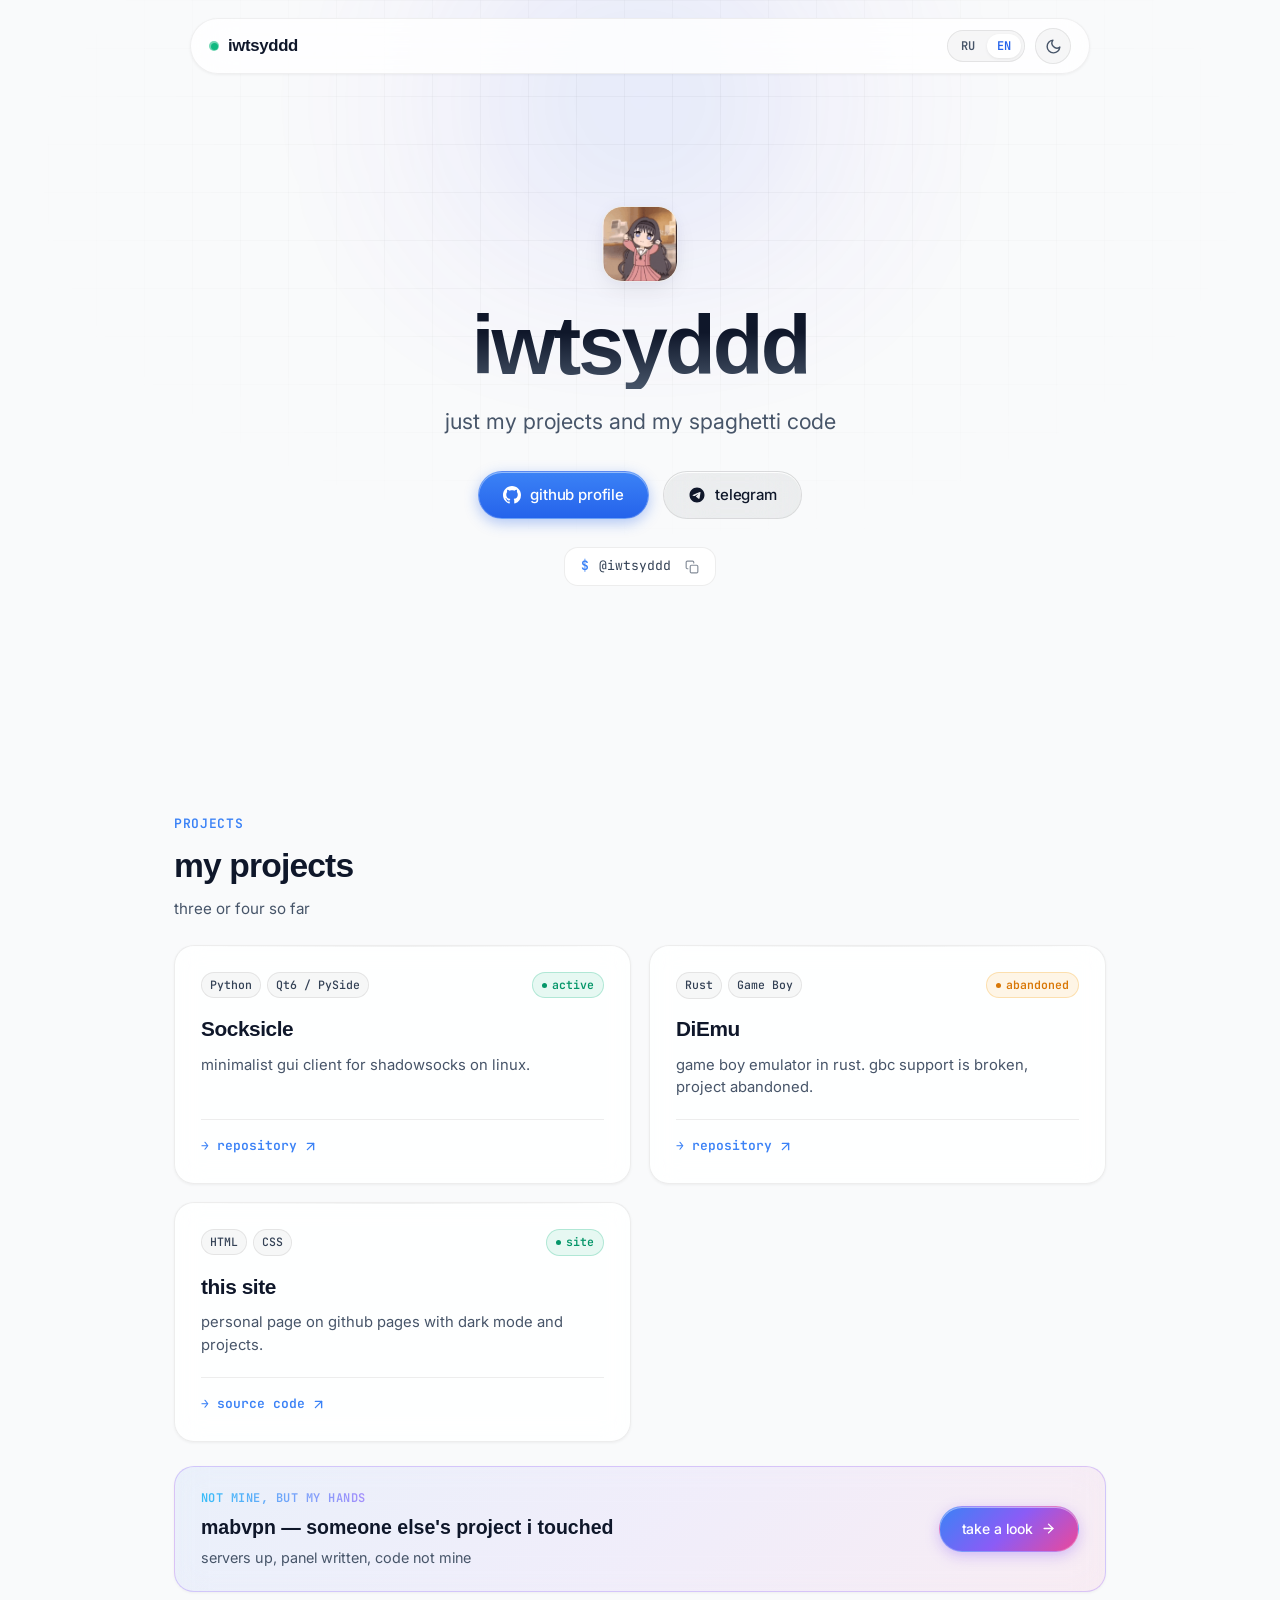
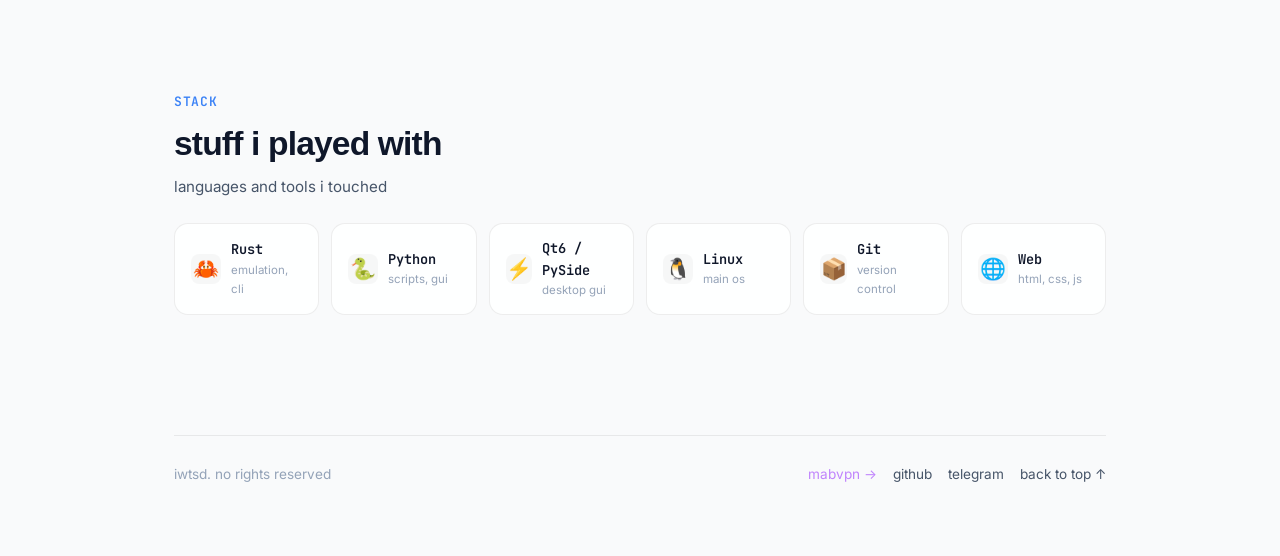
==== index.html @ 794bbc14 "rename contributions to mabvpn, rewrite banner text" ====
<!doctype html>
<html lang="ru" data-theme="dark">
<head>
  <meta charset="utf-8">
  <meta name="viewport" content="width=device-width, initial-scale=1">
  <title>iwtsyddd</title>
  <meta name="description" content="чисто мои проекты и мой говнокод. iwtsyddd">
  <meta name="theme-color" content="#08090d">

  <!-- Fonts: Google Sans Flex, Inter & JetBrains Mono -->
  <link rel="preconnect" href="https://fonts.googleapis.com">
  <link rel="preconnect" href="https://fonts.gstatic.com" crossorigin>
  <link href="https://fonts.googleapis.com/css2?family=Google+Sans+Flex:wght@300;400;500;600;700;800&family=JetBrains+Mono:wght@400;500;600&family=Inter:wght@400;500;600;700&display=swap" rel="stylesheet">

  <style>
    :root {
      /* Typography */
      --font-display: 'Google Sans Flex', -apple-system, BlinkMacSystemFont, 'Segoe UI', Roboto, sans-serif;
      --font-body: 'Inter', -apple-system, BlinkMacSystemFont, 'Segoe UI', Roboto, sans-serif;
      --font-mono: 'JetBrains Mono', ui-monospace, SFMono-Regular, Menlo, Monaco, Consolas, monospace;

      /* Dark Theme (Default) - Linear & Framer Inspired */
      --bg-base: #08090d;
      --bg-surface: #10121a;
      --bg-surface-elevated: #161924;
      --bg-card: rgba(18, 21, 30, 0.7);
      --bg-card-hover: rgba(26, 30, 44, 0.85);

      --border-subtle: rgba(255, 255, 255, 0.08);
      --border-focus: rgba(255, 255, 255, 0.2);
      --border-highlight: rgba(129, 140, 248, 0.35);

      --text-primary: #f8fafc;
      --text-secondary: #94a3b8;
      --text-tertiary: #64748b;
      --text-mono: #cbd5e1;

      --accent-primary: #3b82f6;
      --accent-light: #60a5fa;
      --accent-glow: rgba(59, 130, 246, 0.24);
      --accent-glow-subtle: rgba(59, 130, 246, 0.08);

      --nav-bg: rgba(12, 14, 20, 0.72);
      --nav-border: rgba(255, 255, 255, 0.08);

      --chip-bg: rgba(255, 255, 255, 0.04);
      --chip-border: rgba(255, 255, 255, 0.08);
      --chip-text: #cbd5e1;

      /* Status tag colors */
      --status-active-bg: rgba(16, 185, 129, 0.12);
      --status-active-border: rgba(16, 185, 129, 0.3);
      --status-active-text: #6ee7b7;

      --status-abandoned-bg: rgba(245, 158, 11, 0.12);
      --status-abandoned-border: rgba(245, 158, 11, 0.3);
      --status-abandoned-text: #fcd34d;

      --status-closed-bg: rgba(239, 68, 68, 0.12);
      --status-closed-border: rgba(239, 68, 68, 0.3);
      --status-closed-text: #fca5a5;

      --shadow-sm: 0 1px 2px rgba(0, 0, 0, 0.3);
      --shadow-md: 0 4px 20px -2px rgba(0, 0, 0, 0.4);
      --shadow-glow: 0 0 36px -10px rgba(59, 130, 246, 0.28);

      --radius-sm: 8px;
      --radius-md: 14px;
      --radius-lg: 20px;
      --radius-full: 9999px;
    }

    [data-theme="light"] {
      --bg-base: #f9fafb;
      --bg-surface: #ffffff;
      --bg-surface-elevated: #f1f5f9;
      --bg-card: rgba(255, 255, 255, 0.85);
      --bg-card-hover: #ffffff;

      --border-subtle: rgba(0, 0, 0, 0.07);
      --border-focus: rgba(0, 0, 0, 0.16);
      --border-highlight: rgba(59, 130, 246, 0.3);

      --text-primary: #0f172a;
      --text-secondary: #475569;
      --text-tertiary: #94a3b8;
      --text-mono: #334155;

      --accent-primary: #2563eb;
      --accent-light: #3b82f6;
      --accent-glow: rgba(37, 99, 235, 0.15);
      --accent-glow-subtle: rgba(37, 99, 235, 0.04);

      --nav-bg: rgba(255, 255, 255, 0.82);
      --nav-border: rgba(0, 0, 0, 0.06);

      --chip-bg: rgba(0, 0, 0, 0.03);
      --chip-border: rgba(0, 0, 0, 0.08);
      --chip-text: #334155;

      --status-active-bg: rgba(16, 185, 129, 0.1);
      --status-active-border: rgba(16, 185, 129, 0.25);
      --status-active-text: #059669;

      --status-abandoned-bg: rgba(245, 158, 11, 0.1);
      --status-abandoned-border: rgba(245, 158, 11, 0.25);
      --status-abandoned-text: #d97706;

      --status-closed-bg: rgba(239, 68, 68, 0.08);
      --status-closed-border: rgba(239, 68, 68, 0.22);
      --status-closed-text: #dc2626;

      --shadow-sm: 0 1px 3px rgba(0, 0, 0, 0.05);
      --shadow-md: 0 10px 30px -4px rgba(0, 0, 0, 0.07);
      --shadow-glow: 0 0 35px -8px rgba(37, 99, 235, 0.15);
    }

    /* Reset & Base */
    *, *::before, *::after {
      box-sizing: border-box;
      margin: 0;
      padding: 0;
    }

    html {
      scroll-behavior: smooth;
      -webkit-font-smoothing: antialiased;
      -moz-osx-font-smoothing: grayscale;
    }

    body {
      background-color: var(--bg-base);
      color: var(--text-primary);
      font-family: var(--font-body);
      min-height: 100vh;
      line-height: 1.6;
      overflow-x: hidden;
      position: relative;
      transition: background-color 0.35s cubic-bezier(0.16, 1, 0.3, 1), color 0.35s ease;
    }

    /* Ambient Background Light Mesh */
    .bg-mesh {
      position: fixed;
      inset: 0;
      pointer-events: none;
      z-index: 0;
      overflow: hidden;
    }

    .bg-mesh-glow {
      position: absolute;
      top: -120px;
      left: 50%;
      transform: translateX(-50%);
      width: 700px;
      height: 440px;
      background: radial-gradient(circle, var(--accent-glow) 0%, rgba(139, 92, 246, 0.06) 50%, transparent 75%);
      filter: blur(80px);
      opacity: 0.85;
      transition: opacity 0.5s ease;
    }

    .bg-mesh-grid {
      position: absolute;
      inset: 0;
      background-size: 48px 48px;
      background-image: 
        linear-gradient(to right, var(--border-subtle) 1px, transparent 1px),
        linear-gradient(to bottom, var(--border-subtle) 1px, transparent 1px);
      mask-image: radial-gradient(ellipse 65% 55% at 50% 20%, black 20%, transparent 80%);
      -webkit-mask-image: radial-gradient(ellipse 65% 55% at 50% 20%, black 20%, transparent 80%);
      opacity: 0.45;
    }

    /* Container */
    .site-wrapper {
      position: relative;
      z-index: 1;
      max-width: 980px;
      margin: 0 auto;
      padding: 0 24px 70px;
    }

    /* Floating Navigation */
    .nav-bar {
      position: sticky;
      top: 18px;
      z-index: 50;
      display: flex;
      align-items: center;
      justify-content: space-between;
      max-width: 900px;
      margin: 18px auto 0;
      padding: 9px 18px;
      background: var(--nav-bg);
      backdrop-filter: blur(20px);
      -webkit-backdrop-filter: blur(20px);
      border: 1px solid var(--nav-border);
      border-radius: var(--radius-full);
      box-shadow: var(--shadow-sm);
      transition: all 0.3s ease;
    }

    .nav-brand {
      display: flex;
      align-items: center;
      gap: 9px;
      text-decoration: none;
      color: var(--text-primary);
      font-family: var(--font-display);
      font-weight: 700;
      font-size: 1.05rem;
      letter-spacing: -0.02em;
    }

    .status-dot-wrap {
      display: inline-flex;
      align-items: center;
      justify-content: center;
      position: relative;
      width: 10px;
      height: 10px;
    }

    .status-dot {
      width: 7px;
      height: 7px;
      background: #10b981;
      border-radius: 50%;
    }

    .status-ping {
      position: absolute;
      width: 100%;
      height: 100%;
      background: #10b981;
      border-radius: 50%;
      opacity: 0.6;
      animation: pulse-ring 2.4s cubic-bezier(0.24, 0, 0.38, 1) infinite;
    }

    @keyframes pulse-ring {
      0% { transform: scale(0.8); opacity: 0.8; }
      50% { transform: scale(2.2); opacity: 0; }
      100% { transform: scale(2.2); opacity: 0; }
    }

    .nav-controls {
      display: flex;
      align-items: center;
      gap: 10px;
    }

    .segmented-lang {
      display: inline-flex;
      background: var(--chip-bg);
      border: 1px solid var(--chip-border);
      border-radius: var(--radius-full);
      padding: 3px;
      gap: 2px;
    }

    .lang-btn {
      background: transparent;
      border: none;
      color: var(--text-secondary);
      font-family: var(--font-mono);
      font-size: 0.75rem;
      font-weight: 600;
      padding: 4px 10px;
      border-radius: var(--radius-full);
      cursor: pointer;
      transition: all 0.2s ease;
    }

    .lang-btn:hover {
      color: var(--text-primary);
    }

    .lang-btn.active {
      background: var(--bg-surface-elevated);
      color: var(--text-primary);
      box-shadow: 0 1px 3px rgba(0, 0, 0, 0.2);
    }

    [data-theme="light"] .lang-btn.active {
      background: #ffffff;
      color: var(--accent-primary);
      box-shadow: 0 1px 3px rgba(0, 0, 0, 0.08);
    }

    .icon-btn {
      display: inline-flex;
      align-items: center;
      justify-content: center;
      width: 36px;
      height: 36px;
      background: var(--chip-bg);
      border: 1px solid var(--chip-border);
      border-radius: var(--radius-full);
      color: var(--text-secondary);
      cursor: pointer;
      transition: all 0.25s ease;
    }

    .icon-btn:hover {
      color: var(--text-primary);
      background: var(--bg-surface-elevated);
      border-color: var(--border-focus);
      transform: translateY(-1px);
    }

    .icon-btn svg {
      width: 17px;
      height: 17px;
      fill: none;
      stroke: currentColor;
      stroke-width: 2;
      stroke-linecap: round;
      stroke-linejoin: round;
      transition: transform 0.4s ease;
    }

    .icon-btn:hover svg {
      transform: rotate(20deg);
    }

    /* Hero Section */
    .hero-section {
      min-height: calc(80vh - 80px);
      display: flex;
      flex-direction: column;
      justify-content: center;
      align-items: center;
      text-align: center;
      padding: 40px 16px 36px;
      position: relative;
    }

    /* Mascot */
    .anime-mascot-wrap {
      position: relative;
      width: 76px;
      height: 76px;
      border-radius: 20px;
      overflow: hidden;
      margin-bottom: 20px;
      border: 1.5px solid rgba(255, 255, 255, 0.16);
      background: var(--bg-surface);
      box-shadow: 
        0 8px 24px -4px rgba(0, 0, 0, 0.4),
        0 0 20px 0 var(--accent-glow-subtle);
      transition: all 0.3s cubic-bezier(0.16, 1, 0.3, 1);
      cursor: pointer;
      user-select: none;
    }

    [data-theme="light"] .anime-mascot-wrap {
      border: 1.5px solid rgba(0, 0, 0, 0.08);
      box-shadow: 
        0 10px 24px -4px rgba(0, 0, 0, 0.08),
        0 0 16px 0 var(--accent-glow-subtle);
    }

    .anime-mascot-wrap:hover {
      transform: translateY(-3px) scale(1.08);
      border-color: var(--border-highlight);
      box-shadow: 
        0 14px 30px -4px rgba(0, 0, 0, 0.5),
        0 0 30px 0 var(--accent-glow);
    }

    .anime-mascot {
      width: 100%;
      height: 100%;
      object-fit: cover;
      display: block;
      border-radius: 18px;
    }

    .hero-headline {
      font-family: var(--font-display);
      font-size: clamp(3.2rem, 8vw, 5.2rem);
      font-weight: 800;
      letter-spacing: -0.035em;
      line-height: 1.05;
      margin-bottom: 16px;
      background: linear-gradient(180deg, var(--text-primary) 35%, var(--text-secondary) 100%);
      -webkit-background-clip: text;
      -webkit-text-fill-color: transparent;
    }

    .hero-subtitle {
      font-size: clamp(1.15rem, 2.5vw, 1.35rem);
      color: var(--text-secondary);
      max-width: 540px;
      line-height: 1.5;
      margin: 0 auto 34px;
      font-weight: 400;
    }

    .hero-actions {
      display: flex;
      flex-wrap: wrap;
      align-items: center;
      justify-content: center;
      gap: 14px;
      margin-bottom: 28px;
    }

    /* ============================================================
       APPLE iOS BUTTONS (SF Pro style, tactile press, specular inset)
       ============================================================ */
    .btn {
      display: inline-flex;
      align-items: center;
      justify-content: center;
      gap: 9px;
      height: 48px;
      padding: 0 24px;
      border-radius: var(--radius-full);
      font-family: -apple-system, BlinkMacSystemFont, var(--font-body);
      font-size: 0.9375rem;
      font-weight: 500;
      letter-spacing: -0.01em;
      text-decoration: none;
      cursor: pointer;
      transition: transform 0.16s cubic-bezier(0.25, 1, 0.5, 1), 
                  background 0.2s ease, 
                  box-shadow 0.2s ease;
      position: relative;
      white-space: nowrap;
      user-select: none;
      -webkit-tap-highlight-color: transparent;
    }

    .btn:active {
      transform: scale(0.96) !important;
    }

    .btn svg {
      width: 18px;
      height: 18px;
      fill: currentColor;
    }

    .btn-primary {
      background: linear-gradient(180deg, #3b82f6 0%, #2563eb 100%);
      color: #ffffff;
      border: 1px solid rgba(255, 255, 255, 0.24);
      box-shadow: 
        inset 0 1px 0.5px rgba(255, 255, 255, 0.45),
        0 4px 14px rgba(37, 99, 235, 0.35);
    }

    .btn-primary:hover {
      background: linear-gradient(180deg, #60a5fa 0%, #3b82f6 100%);
      box-shadow: 
        inset 0 1px 0.5px rgba(255, 255, 255, 0.55),
        0 6px 20px rgba(37, 99, 235, 0.45);
      transform: translateY(-1px);
    }

    .btn-secondary {
      background: rgba(255, 255, 255, 0.08);
      backdrop-filter: blur(24px) saturate(190%);
      -webkit-backdrop-filter: blur(24px) saturate(190%);
      color: var(--text-primary);
      border: 1px solid rgba(255, 255, 255, 0.14);
      box-shadow: inset 0 1px 0.5px rgba(255, 255, 255, 0.22);
    }

    [data-theme="light"] .btn-secondary {
      background: rgba(0, 0, 0, 0.05);
      border: 1px solid rgba(0, 0, 0, 0.08);
      box-shadow: inset 0 1px 0.5px rgba(255, 255, 255, 0.85);
    }

    .btn-secondary:hover {
      background: rgba(255, 255, 255, 0.14);
      border-color: rgba(255, 255, 255, 0.26);
      transform: translateY(-1px);
    }

    [data-theme="light"] .btn-secondary:hover {
      background: rgba(0, 0, 0, 0.08);
      border-color: rgba(0, 0, 0, 0.14);
    }

    /* 1-Click Copy Handle Chip */
    .terminal-chip {
      display: inline-flex;
      align-items: center;
      gap: 10px;
      background: var(--bg-surface);
      border: 1px solid var(--border-subtle);
      border-radius: var(--radius-md);
      padding: 8px 16px;
      font-family: var(--font-mono);
      font-size: 0.8125rem;
      color: var(--text-mono);
      cursor: pointer;
      user-select: none;
      transition: all 0.2s ease;
      position: relative;
    }

    .terminal-chip:hover {
      border-color: var(--border-highlight);
      background: var(--bg-surface-elevated);
    }

    .terminal-chip .prefix {
      color: var(--accent-light);
      font-weight: 600;
    }

    .terminal-chip .copy-icon {
      margin-left: 4px;
      opacity: 0.6;
      transition: opacity 0.2s;
    }

    .terminal-chip:hover .copy-icon {
      opacity: 1;
    }

    .copy-tooltip {
      position: absolute;
      bottom: calc(100% + 8px);
      left: 50%;
      transform: translateX(-50%) translateY(4px);
      background: var(--text-primary);
      color: var(--bg-base);
      font-size: 0.72rem;
      font-weight: 600;
      padding: 4px 10px;
      border-radius: var(--radius-sm);
      pointer-events: none;
      opacity: 0;
      transition: all 0.2s ease;
      white-space: nowrap;
      box-shadow: var(--shadow-sm);
    }

    .terminal-chip.copied .copy-tooltip {
      opacity: 1;
      transform: translateX(-50%) translateY(0);
    }

    /* Section Header without slashes or numbers */
    .section-seam {
      margin-top: clamp(60px, 8vw, 100px);
      margin-bottom: 24px;
      display: flex;
      flex-direction: column;
      align-items: flex-start;
      gap: 4px;
    }

    .section-eyebrow {
      font-family: var(--font-mono);
      font-size: 0.8125rem;
      font-weight: 600;
      letter-spacing: 0.05em;
      color: var(--accent-light);
      text-transform: uppercase;
      display: inline-flex;
      align-items: center;
    }

    .section-title {
      font-family: var(--font-display);
      font-size: clamp(1.6rem, 3.2vw, 2.1rem);
      font-weight: 700;
      letter-spacing: -0.025em;
      color: var(--text-primary);
    }

    .section-desc {
      font-size: 0.95rem;
      color: var(--text-secondary);
      max-width: 560px;
    }

    /* Projects Grid */
    .projects-grid {
      display: grid;
      grid-template-columns: repeat(auto-fit, minmax(310px, 1fr));
      gap: 18px;
    }

    .project-card {
      background: var(--bg-card);
      backdrop-filter: blur(14px);
      -webkit-backdrop-filter: blur(14px);
      border: 1px solid var(--border-subtle);
      border-radius: var(--radius-lg);
      padding: 26px;
      display: flex;
      flex-direction: column;
      justify-content: space-between;
      position: relative;
      overflow: hidden;
      transition: all 0.28s cubic-bezier(0.16, 1, 0.3, 1);
      box-shadow: var(--shadow-sm);
    }

    .project-card::before {
      content: '';
      position: absolute;
      top: 0;
      left: 0;
      right: 0;
      height: 1px;
      background: linear-gradient(90deg, transparent, var(--border-focus), transparent);
      opacity: 0.35;
      transition: opacity 0.3s;
    }

    .project-card:hover {
      transform: translateY(-4px);
      border-color: var(--border-highlight);
      background: var(--bg-card-hover);
      box-shadow: var(--shadow-md), var(--shadow-glow);
    }

    .project-card:hover::before {
      opacity: 1;
      background: linear-gradient(90deg, transparent, var(--accent-light), transparent);
    }

    .project-card-top {
      margin-bottom: 20px;
    }

    .project-meta-row {
      display: flex;
      align-items: center;
      justify-content: space-between;
      margin-bottom: 14px;
      gap: 8px;
    }

    .tech-tags {
      display: flex;
      flex-wrap: wrap;
      gap: 6px;
    }

    .tech-tag {
      font-family: var(--font-mono);
      font-size: 0.72rem;
      font-weight: 500;
      padding: 3px 8px;
      border-radius: var(--radius-full);
      background: var(--chip-bg);
      border: 1px solid var(--chip-border);
      color: var(--text-mono);
    }

    /* Status Badges on Cards */
    .status-pill {
      font-family: var(--font-mono);
      font-size: 0.72rem;
      font-weight: 600;
      padding: 3px 9px;
      border-radius: var(--radius-full);
      display: inline-flex;
      align-items: center;
      gap: 5px;
      white-space: nowrap;
    }

    .status-pill.active {
      background: var(--status-active-bg);
      border: 1px solid var(--status-active-border);
      color: var(--status-active-text);
    }

    .status-pill.abandoned {
      background: var(--status-abandoned-bg);
      border: 1px solid var(--status-abandoned-border);
      color: var(--status-abandoned-text);
    }

    .status-pill.closed {
      background: var(--status-closed-bg);
      border: 1px solid var(--status-closed-border);
      color: var(--status-closed-text);
    }

    .status-pill-dot {
      width: 5px;
      height: 5px;
      border-radius: 50%;
      background: currentColor;
    }

    .project-card-title {
      font-family: var(--font-display);
      font-size: 1.3rem;
      font-weight: 700;
      letter-spacing: -0.02em;
      color: var(--text-primary);
      margin-bottom: 8px;
      display: flex;
      align-items: center;
      gap: 8px;
    }

    .project-card-desc {
      font-size: 0.925rem;
      color: var(--text-secondary);
      line-height: 1.55;
    }

    .project-card-footer {
      display: flex;
      align-items: center;
      justify-content: space-between;
      padding-top: 16px;
      border-top: 1px solid var(--border-subtle);
    }

    .project-action-link {
      display: inline-flex;
      align-items: center;
      gap: 6px;
      font-family: var(--font-mono);
      font-size: 0.8125rem;
      font-weight: 600;
      color: var(--accent-light);
      text-decoration: none;
      transition: gap 0.2s ease, color 0.2s ease;
    }

    .project-action-link svg {
      width: 15px;
      height: 15px;
      transition: transform 0.2s ease;
    }

    .project-action-link:hover {
      color: var(--text-primary);
      gap: 9px;
    }

    .project-action-link:hover svg {
      transform: translate(2px, -2px);
    }

    /* ============================================================
       COLLAB CTA BANNER (Link to mabvpn.html)
       ============================================================ */
    .collab-cta-card {
      margin-top: 24px;
      background: linear-gradient(135deg, rgba(59, 130, 246, 0.08) 0%, rgba(139, 92, 246, 0.08) 50%, rgba(236, 72, 153, 0.08) 100%);
      border: 1px solid rgba(139, 92, 246, 0.28);
      border-radius: var(--radius-lg);
      padding: 22px 26px;
      display: flex;
      align-items: center;
      justify-content: space-between;
      gap: 20px;
      flex-wrap: wrap;
      backdrop-filter: blur(16px);
      -webkit-backdrop-filter: blur(16px);
      box-shadow: var(--shadow-sm);
      transition: all 0.28s ease;
    }

    .collab-cta-card:hover {
      border-color: rgba(236, 72, 153, 0.5);
      box-shadow: 0 8px 30px -4px rgba(139, 92, 246, 0.25);
      transform: translateY(-2px);
    }

    .collab-eyebrow {
      font-family: var(--font-mono);
      font-size: 0.75rem;
      font-weight: 600;
      background: linear-gradient(90deg, #38bdf8, #c084fc, #f472b6);
      -webkit-background-clip: text;
      -webkit-text-fill-color: transparent;
      text-transform: uppercase;
      letter-spacing: 0.04em;
      display: block;
      margin-bottom: 4px;
    }

    .collab-title {
      font-family: var(--font-display);
      font-size: 1.22rem;
      font-weight: 700;
      color: var(--text-primary);
      margin-bottom: 3px;
    }

    .collab-desc {
      font-size: 0.9rem;
      color: var(--text-secondary);
    }

    .collab-btn {
      display: inline-flex;
      align-items: center;
      gap: 8px;
      padding: 11px 22px;
      border-radius: var(--radius-full);
      background: linear-gradient(135deg, #3b82f6 0%, #8b5cf6 50%, #ec4899 100%);
      color: #ffffff;
      text-decoration: none;
      font-family: -apple-system, BlinkMacSystemFont, var(--font-body);
      font-size: 0.875rem;
      font-weight: 500;
      letter-spacing: -0.01em;
      white-space: nowrap;
      border: 1px solid rgba(255, 255, 255, 0.25);
      box-shadow: 
        inset 0 1px 0.5px rgba(255, 255, 255, 0.45),
        0 4px 14px rgba(139, 92, 246, 0.35);
      transition: transform 0.16s cubic-bezier(0.25, 1, 0.5, 1), filter 0.2s ease, box-shadow 0.2s ease;
      user-select: none;
    }

    .collab-btn:active {
      transform: scale(0.96) !important;
    }

    .collab-btn:hover {
      transform: translateY(-1px);
      box-shadow: 0 6px 22px rgba(236, 72, 153, 0.45);
      filter: brightness(1.08);
    }

    .collab-btn svg {
      width: 15px;
      height: 15px;
      transition: transform 0.2s;
    }

    .collab-btn:hover svg {
      transform: translateX(3px);
    }

    /* Stack Section */
    .stack-grid {
      display: grid;
      grid-template-columns: repeat(auto-fit, minmax(140px, 1fr));
      gap: 12px;
      margin-top: 6px;
    }

    .stack-card {
      background: var(--bg-card);
      border: 1px solid var(--border-subtle);
      border-radius: var(--radius-md);
      padding: 14px 16px;
      display: flex;
      align-items: center;
      gap: 10px;
      transition: all 0.2s ease;
    }

    .stack-card:hover {
      border-color: var(--border-focus);
      background: var(--bg-surface-elevated);
      transform: translateY(-2px);
    }

    .stack-icon {
      font-size: 1.3rem;
      display: flex;
      align-items: center;
      justify-content: center;
      width: 30px;
      height: 30px;
      border-radius: var(--radius-sm);
      background: var(--chip-bg);
    }

    .stack-name {
      font-family: var(--font-mono);
      font-size: 0.85rem;
      font-weight: 600;
      color: var(--text-primary);
    }

    .stack-role {
      font-size: 0.72rem;
      color: var(--text-tertiary);
    }

    /* Footer */
    footer {
      margin-top: clamp(70px, 10vw, 120px);
      padding-top: 28px;
      border-top: 1px solid var(--border-subtle);
      display: flex;
      flex-wrap: wrap;
      align-items: center;
      justify-content: space-between;
      gap: 14px;
      font-size: 0.85rem;
      color: var(--text-tertiary);
    }

    .footer-links {
      display: flex;
      gap: 16px;
      flex-wrap: wrap;
    }

    .footer-link {
      color: var(--text-secondary);
      text-decoration: none;
      transition: color 0.2s;
    }

    .footer-link:hover {
      color: var(--text-primary);
    }

    .footer-link.accent {
      color: #c084fc;
    }

    .footer-link.accent:hover {
      color: #f472b6;
    }

    /* Mobile */
    @media (max-width: 640px) {
      .site-wrapper {
        padding: 0 16px 50px;
      }
      .nav-bar {
        padding: 8px 14px;
        margin-top: 12px;
      }
      .hero-section {
        min-height: auto;
        padding: 38px 6px 28px;
      }
      .hero-actions {
        width: 100%;
        flex-direction: column;
      }
      .btn {
        width: 100%;
        justify-content: center;
      }
      .collab-cta-card {
        flex-direction: column;
        align-items: flex-start;
      }
      .collab-btn {
        width: 100%;
        justify-content: center;
      }
      .projects-grid {
        grid-template-columns: 1fr;
      }
      footer {
        flex-direction: column;
        text-align: center;
        gap: 10px;
      }
    }
  </style>
</head>
<body data-theme="dark" data-lang="ru">

  <!-- Ambient Light Mesh Background -->
  <div class="bg-mesh" aria-hidden="true">
    <div class="bg-mesh-glow"></div>
    <div class="bg-mesh-grid"></div>
  </div>

  <div class="site-wrapper">

    <!-- Floating Sticky Navbar -->
    <header class="nav-bar">
      <a href="#" class="nav-brand">
        <span class="status-dot-wrap">
          <span class="status-ping"></span>
          <span class="status-dot"></span>
        </span>
        <span>iwtsyddd</span>
      </a>

      <div class="nav-controls">
        <!-- Bilingual Switcher -->
        <div class="segmented-lang" role="group" aria-label="Language selection">
          <button class="lang-btn active" id="langRu" data-lang="ru" aria-label="Русский">RU</button>
          <button class="lang-btn" id="langEn" data-lang="en" aria-label="English">EN</button>
        </div>

        <!-- Theme Toggle -->
        <button class="icon-btn" id="themeToggle" aria-label="Toggle theme" title="Toggle theme">
          <svg id="themeIconSun" style="display: none;" viewBox="0 0 24 24">
            <circle cx="12" cy="12" r="5"></circle>
            <line x1="12" y1="1" x2="12" y2="3"></line>
            <line x1="12" y1="21" x2="12" y2="23"></line>
            <line x1="4.22" y1="4.22" x2="5.64" y2="5.64"></line>
            <line x1="18.36" y1="18.36" x2="19.78" y2="19.78"></line>
            <line x1="1" y1="12" x2="3" y2="12"></line>
            <line x1="21" y1="12" x2="23" y2="12"></line>
            <line x1="4.22" y1="19.78" x2="5.64" y2="18.36"></line>
            <line x1="18.36" y1="5.64" x2="19.78" y2="4.22"></line>
          </svg>
          <svg id="themeIconMoon" viewBox="0 0 24 24">
            <path d="M21 12.79A9 9 0 1 1 11.21 3 7 7 0 0 0 21 12.79z"></path>
          </svg>
        </button>
      </div>
    </header>

    <!-- Main Content -->
    <main>
      <!-- Hero Section -->
      <section class="hero-section">
        <!-- Cute Dancing Anime Girl Mascot -->
        <div class="anime-mascot-wrap" title="vibe">
          <img src="dance.gif" alt="anime dancing girl" class="anime-mascot" width="76" height="76">
        </div>

        <!-- Headline -->
        <h1 class="hero-headline" data-key="title">iwtsyddd</h1>

        <!-- Subtitle: Chill & Grounded -->
        <p class="hero-subtitle" data-key="subtitle">
          чисто мои проекты и мой говнокод
        </p>

        <!-- CTAs in iOS Style -->
        <div class="hero-actions">
          <a href="https://github.com/iwtsyddd" class="btn btn-primary" target="_blank" rel="noopener noreferrer">
            <svg viewBox="0 0 24 24">
              <path d="M12 0C5.37 0 0 5.37 0 12c0 5.31 3.435 9.795 8.205 11.385.6.105.825-.255.825-.57 0-.285-.015-1.23-.015-2.235-3.015.555-3.795-.735-4.035-1.41-.135-.345-.72-1.41-1.23-1.695-.42-.225-1.02-.78-.015-.795.945-.015 1.62.87 1.845 1.23 1.08 1.815 2.805 1.305 3.495.99.105-.78.42-1.305.765-1.605-2.67-.3-5.46-1.335-5.46-5.925 0-1.305.465-2.385 1.23-3.225-.12-.3-.54-1.53.12-3.18 0 0 1.005-.315 3.3 1.23.96-.27 1.98-.405 3-.405s2.04.135 3 .405c2.295-1.56 3.3-1.23 3.3-1.23.66 1.65.24 2.88.12 3.18.765.84 1.23 1.905 1.23 3.225 0 4.605-2.805 5.625-5.475 5.925.435.375.81 1.095.81 2.22 0 1.605-.015 2.895-.015 3.3 0 .315.225.69.825.57A12.02 12.02 0 0024 12c0-6.63-5.37-12-12-12z"/>
            </svg>
            <span data-key="githubBtn">github профиль</span>
          </a>

          <a href="https://t.me/iwtsyddd" class="btn btn-secondary" target="_blank" rel="noopener noreferrer">
            <svg viewBox="0 0 24 24">
              <path d="M12 2C6.48 2 2 6.48 2 12s4.48 10 10 10 10-4.48 10-10S17.52 2 12 2zm4.64 6.8c-.15 1.58-.8 5.42-1.13 7.19-.14.75-.42 1-.68 1.03-.58.05-1.02-.38-1.58-.75-.88-.58-1.38-.94-2.23-1.5-.99-.65-.35-1.01.22-1.59.15-.15 2.71-2.48 2.76-2.69a.2.2 0 00-.05-.18c-.06-.05-.14-.03-.21-.02-.09.02-1.49.95-4.22 2.79-.4.27-.76.41-1.08.4-.36-.01-1.04-.2-1.55-.37-.63-.2-1.12-.31-1.08-.66.02-.18.27-.36.74-.55 2.92-1.27 4.86-2.11 5.83-2.51 2.78-1.16 3.35-1.36 3.73-1.36.08 0 .27.02.39.12.1.08.13.19.14.27-.01.06.01.24 0 .38z"/>
            </svg>
            <span data-key="telegramBtn">telegram</span>
          </a>
        </div>

        <!-- 1-Click Copy Handle -->
        <div class="terminal-chip" id="copyHandleChip" title="Скопировать ник">
          <span class="prefix">$</span>
          <span>@iwtsyddd</span>
          <svg class="copy-icon" width="14" height="14" viewBox="0 0 24 24" fill="none" stroke="currentColor" stroke-width="2" stroke-linecap="round" stroke-linejoin="round">
            <rect x="9" y="9" width="13" height="13" rx="2" ry="2"></rect>
            <path d="M5 15H4a2 2 0 0 1-2-2V4a2 2 0 0 1 2-2h9a2 2 0 0 1 2 2v1"></path>
          </svg>
          <span class="copy-tooltip" id="copyTooltip" data-key="copyTooltip">Скопировано!</span>
        </div>
      </section>

      <!-- Projects Section -->
      <section id="projects">
        <div class="section-seam">
          <div class="section-eyebrow">
            <span data-key="projectsEyebrow">проекты</span>
          </div>
          <h2 class="section-title" data-key="projectsTitle">мои проекты</h2>
          <p class="section-desc" data-key="projectsSubtitle">
            пока три-четыре штуки
          </p>
        </div>

        <div class="projects-grid">
          <!-- Card 1: Socksicle -->
          <article class="project-card">
            <div class="project-card-top">
              <div class="project-meta-row">
                <div class="tech-tags">
                  <span class="tech-tag">Python</span>
                  <span class="tech-tag">Qt6 / PySide</span>
                </div>
                <span class="status-pill active">
                  <span class="status-pill-dot"></span>
                  <span data-key="statusActive">активен</span>
                </span>
              </div>
              <h3 class="project-card-title">Socksicle</h3>
              <p class="project-card-desc" data-key="socksicleDesc">
                минималистичный gui-клиент для shadowsocks на linux.
              </p>
            </div>
            <div class="project-card-footer">
              <a href="https://github.com/iwtsyddd/Socksicle" class="project-action-link" target="_blank" rel="noopener noreferrer">
                <span data-key="repoLink">→ репозиторий</span>
                <svg viewBox="0 0 24 24" fill="none" stroke="currentColor" stroke-width="2.2" stroke-linecap="round" stroke-linejoin="round">
                  <line x1="7" y1="17" x2="17" y2="7"></line>
                  <polyline points="7 7 17 7 17 17"></polyline>
                </svg>
              </a>
            </div>
          </article>

          <!-- Card 2: DiEmu (заброшен) -->
          <article class="project-card">
            <div class="project-card-top">
              <div class="project-meta-row">
                <div class="tech-tags">
                  <span class="tech-tag">Rust</span>
                  <span class="tech-tag">Game Boy</span>
                </div>
                <span class="status-pill abandoned">
                  <span class="status-pill-dot"></span>
                  <span data-key="statusAbandoned">заброшен</span>
                </span>
              </div>
              <h3 class="project-card-title">DiEmu</h3>
              <p class="project-card-desc" data-key="diemuDesc">
                эмулятор game boy на rust. gbc поддержка сломана, проект заброшен.
              </p>
            </div>
            <div class="project-card-footer">
              <a href="https://github.com/iwtsyddd/DiEmu" class="project-action-link" target="_blank" rel="noopener noreferrer">
                <span data-key="repoLink">→ репозиторий</span>
                <svg viewBox="0 0 24 24" fill="none" stroke="currentColor" stroke-width="2.2" stroke-linecap="round" stroke-linejoin="round">
                  <line x1="7" y1="17" x2="17" y2="7"></line>
                  <polyline points="7 7 17 7 17 17"></polyline>
                </svg>
              </a>
            </div>
          </article>


          <!-- Card 4: этот сайт -->
          <article class="project-card">
            <div class="project-card-top">
              <div class="project-meta-row">
                <div class="tech-tags">
                  <span class="tech-tag">HTML</span>
                  <span class="tech-tag">CSS</span>
                </div>
                <span class="status-pill active">
                  <span class="status-pill-dot"></span>
                  <span data-key="statusSite">сайт</span>
                </span>
              </div>
              <h3 class="project-card-title" data-key="thisSiteTitle">этот сайт</h3>
              <p class="project-card-desc" data-key="thisSiteDesc">
                личная страница на github pages с тёмной темой и проектами.
              </p>
            </div>
            <div class="project-card-footer">
              <a href="https://github.com/iwtsyddd/iwtsyddd.github.io" class="project-action-link" target="_blank" rel="noopener noreferrer">
                <span data-key="sourceLink">→ исходники</span>
                <svg viewBox="0 0 24 24" fill="none" stroke="currentColor" stroke-width="2.2" stroke-linecap="round" stroke-linejoin="round">
                  <line x1="7" y1="17" x2="17" y2="7"></line>
                  <polyline points="7 7 17 7 17 17"></polyline>
                </svg>
              </a>
            </div>
          </article>
        </div>

        <!-- Collab / Not My Projects Banner (iOS Button Style) -->
        <div class="collab-cta-card">
          <div>
            <span class="collab-eyebrow" data-key="collabEyebrow">не моё, но моими руками</span>
            <h3 class="collab-title" data-key="collabTitle">mabvpn — чужой проект, где я копался</h3>
            <p class="collab-desc" data-key="collabDesc">сервера поднял, панель написал, код не мой</p>
          </div>
          <a href="mabvpn.html" class="collab-btn">
            <span data-key="collabBtn">глянуть что вышло</span>
            <svg viewBox="0 0 24 24" fill="none" stroke="currentColor" stroke-width="2.2" stroke-linecap="round" stroke-linejoin="round">
              <line x1="5" y1="12" x2="19" y2="12"></line>
              <polyline points="12 5 19 12 12 19"></polyline>
            </svg>
          </a>
        </div>
      </section>

      <!-- Stack Section -->
      <section id="stack">
        <div class="section-seam">
          <div class="section-eyebrow">
            <span data-key="stackEyebrow">стек</span>
          </div>
          <h2 class="section-title" data-key="stackTitle">с чем ковырялся</h2>
          <p class="section-desc" data-key="stackSubtitle">
            языки и штуки, которые трогал
          </p>
        </div>

        <div class="stack-grid">
          <div class="stack-card">
            <div class="stack-icon">🦀</div>
            <div>
              <div class="stack-name">Rust</div>
              <div class="stack-role" data-key="stackRust">эмуляция, cli</div>
            </div>
          </div>
          <div class="stack-card">
            <div class="stack-icon">🐍</div>
            <div>
              <div class="stack-name">Python</div>
              <div class="stack-role" data-key="stackPython">скрипты, gui</div>
            </div>
          </div>
          <div class="stack-card">
            <div class="stack-icon">⚡</div>
            <div>
              <div class="stack-name">Qt6 / PySide</div>
              <div class="stack-role" data-key="stackQt">desktop gui</div>
            </div>
          </div>
          <div class="stack-card">
            <div class="stack-icon">🐧</div>
            <div>
              <div class="stack-name">Linux</div>
              <div class="stack-role" data-key="stackLinux">дефолтная система</div>
            </div>
          </div>
          <div class="stack-card">
            <div class="stack-icon">📦</div>
            <div>
              <div class="stack-name">Git</div>
              <div class="stack-role" data-key="stackGit">контроль версий</div>
            </div>
          </div>
          <div class="stack-card">
            <div class="stack-icon">🌐</div>
            <div>
              <div class="stack-name">Web</div>
              <div class="stack-role" data-key="stackWeb">html, css, js</div>
            </div>
          </div>
        </div>
      </section>
    </main>

    <!-- Footer -->
    <footer>
      <div data-key="footerNotice">
        iwtsd. права не защищены
      </div>
      <div class="footer-links">
        <a href="mabvpn.html" class="footer-link accent" data-key="footerCollabs">mabvpn →</a>
        <a href="https://github.com/iwtsyddd" class="footer-link" target="_blank" rel="noopener noreferrer">github</a>
        <a href="https://t.me/iwtsyddd" class="footer-link" target="_blank" rel="noopener noreferrer">telegram</a>
        <a href="#" class="footer-link" id="backToTop" data-key="backToTop">наверх ↑</a>
      </div>
    </footer>

  </div>

  <!-- Interactive Scripts -->
  <script>
    // Bilingual Localization without // and numbers
    const i18n = {
      ru: {
        title: "iwtsyddd",
        subtitle: "чисто мои проекты и мой говнокод",
        githubBtn: "github профиль",
        telegramBtn: "telegram",
        copyTooltip: "Скопировано!",
        projectsEyebrow: "проекты",
        projectsTitle: "мои проекты",
        projectsSubtitle: "пока три-четыре штуки",
        socksicleDesc: "минималистичный gui-клиент для shadowsocks на linux.",
        diemuDesc: "эмулятор game boy на rust. gbc поддержка сломана, проект заброшен.",
        thisSiteTitle: "этот сайт",
        thisSiteDesc: "личная страница на github pages с тёмной темой и проектами.",
        repoLink: "→ репозиторий",
        launchTool: "→ запустить утилиту",
        sourceLink: "→ исходники",
        statusActive: "активен",
        statusAbandoned: "заброшен",
        statusClosed: "закрыт",
        statusSite: "сайт",
        collabEyebrow: "не моё, но моими руками",
        collabTitle: "mabvpn — чужой проект, где я копался",
        collabDesc: "сервера поднял, панель написал, код не мой",
        collabBtn: "глянуть что вышло",
        stackEyebrow: "стек",
        stackTitle: "с чем ковырялся",
        stackSubtitle: "языки и штуки, которые трогал",
        stackRust: "эмуляция, cli",
        stackPython: "скрипты, gui",
        stackQt: "desktop gui",
        stackLinux: "дефолтная система",
        stackGit: "контроль версий",
        stackWeb: "html, css, js",
        footerNotice: "iwtsd. права не защищены",
        footerCollabs: "mabvpn →",
        backToTop: "наверх ↑"
      },
      en: {
        title: "iwtsyddd",
        subtitle: "just my projects and my spaghetti code",
        githubBtn: "github profile",
        telegramBtn: "telegram",
        copyTooltip: "Copied!",
        projectsEyebrow: "projects",
        projectsTitle: "my projects",
        projectsSubtitle: "three or four so far",
        socksicleDesc: "minimalist gui client for shadowsocks on linux.",
        diemuDesc: "game boy emulator in rust. gbc support is broken, project abandoned.",
        twinsockDesc: "shadowsocks url generator in browser. project is closed.",
        thisSiteTitle: "this site",
        thisSiteDesc: "personal page on github pages with dark mode and projects.",
        repoLink: "→ repository",
        launchTool: "→ launch tool",
        sourceLink: "→ source code",
        statusActive: "active",
        statusAbandoned: "abandoned",
        statusClosed: "closed",
        statusSite: "site",
        collabEyebrow: "not mine, but my hands",
        collabTitle: "mabvpn — someone else's project i touched",
        collabDesc: "servers up, panel written, code not mine",
        collabBtn: "take a look",
        stackEyebrow: "stack",
        stackTitle: "stuff i played with",
        stackSubtitle: "languages and tools i touched",
        stackRust: "emulation, cli",
        stackPython: "scripts, gui",
        stackQt: "desktop gui",
        stackLinux: "main os",
        stackGit: "version control",
        stackWeb: "html, css, js",
        footerNotice: "iwtsd. no rights reserved",
        footerCollabs: "mabvpn →",
        backToTop: "back to top ↑"
      }
    };

    function storage() {
      try {
        const test = '__t__';
        localStorage.setItem(test, test);
        localStorage.removeItem(test);
        return localStorage;
      } catch (e) {
        return null;
      }
    }
    const store = storage();

    // Theme Controller
    const htmlEl = document.documentElement;
    const bodyEl = document.body;
    const themeBtn = document.getElementById('themeToggle');
    const sunIcon = document.getElementById('themeIconSun');
    const moonIcon = document.getElementById('themeIconMoon');

    function applyTheme(theme) {
      htmlEl.setAttribute('data-theme', theme);
      bodyEl.setAttribute('data-theme', theme);
      const metaThemeColor = document.querySelector('meta[name="theme-color"]');
      if (metaThemeColor) {
        metaThemeColor.setAttribute('content', theme === 'dark' ? '#08090d' : '#f9fafb');
      }

      if (theme === 'dark') {
        sunIcon.style.display = 'block';
        moonIcon.style.display = 'none';
      } else {
        sunIcon.style.display = 'none';
        moonIcon.style.display = 'block';
      }
      if (store) store.setItem('site_theme', theme);
    }

    let initialTheme = 'dark';
    if (store && store.getItem('site_theme')) {
      initialTheme = store.getItem('site_theme');
    } else if (window.matchMedia && window.matchMedia('(prefers-color-scheme: light)').matches) {
      initialTheme = 'light';
    }
    applyTheme(initialTheme);

    themeBtn.addEventListener('click', () => {
      const cur = htmlEl.getAttribute('data-theme') || 'dark';
      applyTheme(cur === 'dark' ? 'light' : 'dark');
    });

    // Language Controller
    const langRuBtn = document.getElementById('langRu');
    const langEnBtn = document.getElementById('langEn');

    function applyLang(lang) {
      htmlEl.setAttribute('lang', lang);
      bodyEl.setAttribute('data-lang', lang);

      document.querySelectorAll('[data-key]').forEach(el => {
        const key = el.getAttribute('data-key');
        if (i18n[lang] && i18n[lang][key]) {
          el.textContent = i18n[lang][key];
        }
      });

      langRuBtn.classList.toggle('active', lang === 'ru');
      langEnBtn.classList.toggle('active', lang === 'en');

      if (store) store.setItem('site_lang', lang);
    }

    let initialLang = 'ru';
    if (store && store.getItem('site_lang')) {
      initialLang = store.getItem('site_lang');
    } else if (navigator.language && !navigator.language.startsWith('ru')) {
      initialLang = 'en';
    }
    applyLang(initialLang);

    langRuBtn.addEventListener('click', () => applyLang('ru'));
    langEnBtn.addEventListener('click', () => applyLang('en'));

    // Copy Nick
    const copyChip = document.getElementById('copyHandleChip');
    let copyTimeout = null;

    copyChip.addEventListener('click', async () => {
      try {
        await navigator.clipboard.writeText('iwtsyddd');
        copyChip.classList.add('copied');
        clearTimeout(copyTimeout);
        copyTimeout = setTimeout(() => {
          copyChip.classList.remove('copied');
        }, 2000);
      } catch (err) {
        const textarea = document.createElement('textarea');
        textarea.value = 'iwtsyddd';
        document.body.appendChild(textarea);
        textarea.select();
        document.execCommand('copy');
        document.body.removeChild(textarea);
        copyChip.classList.add('copied');
        clearTimeout(copyTimeout);
        copyTimeout = setTimeout(() => {
          copyChip.classList.remove('copied');
        }, 2000);
      }
    });

    // Back to top
    document.getElementById('backToTop').addEventListener('click', (e) => {
      e.preventDefault();
      window.scrollTo({ top: 0, behavior: 'smooth' });
    });
  </script>
</body>
</html>
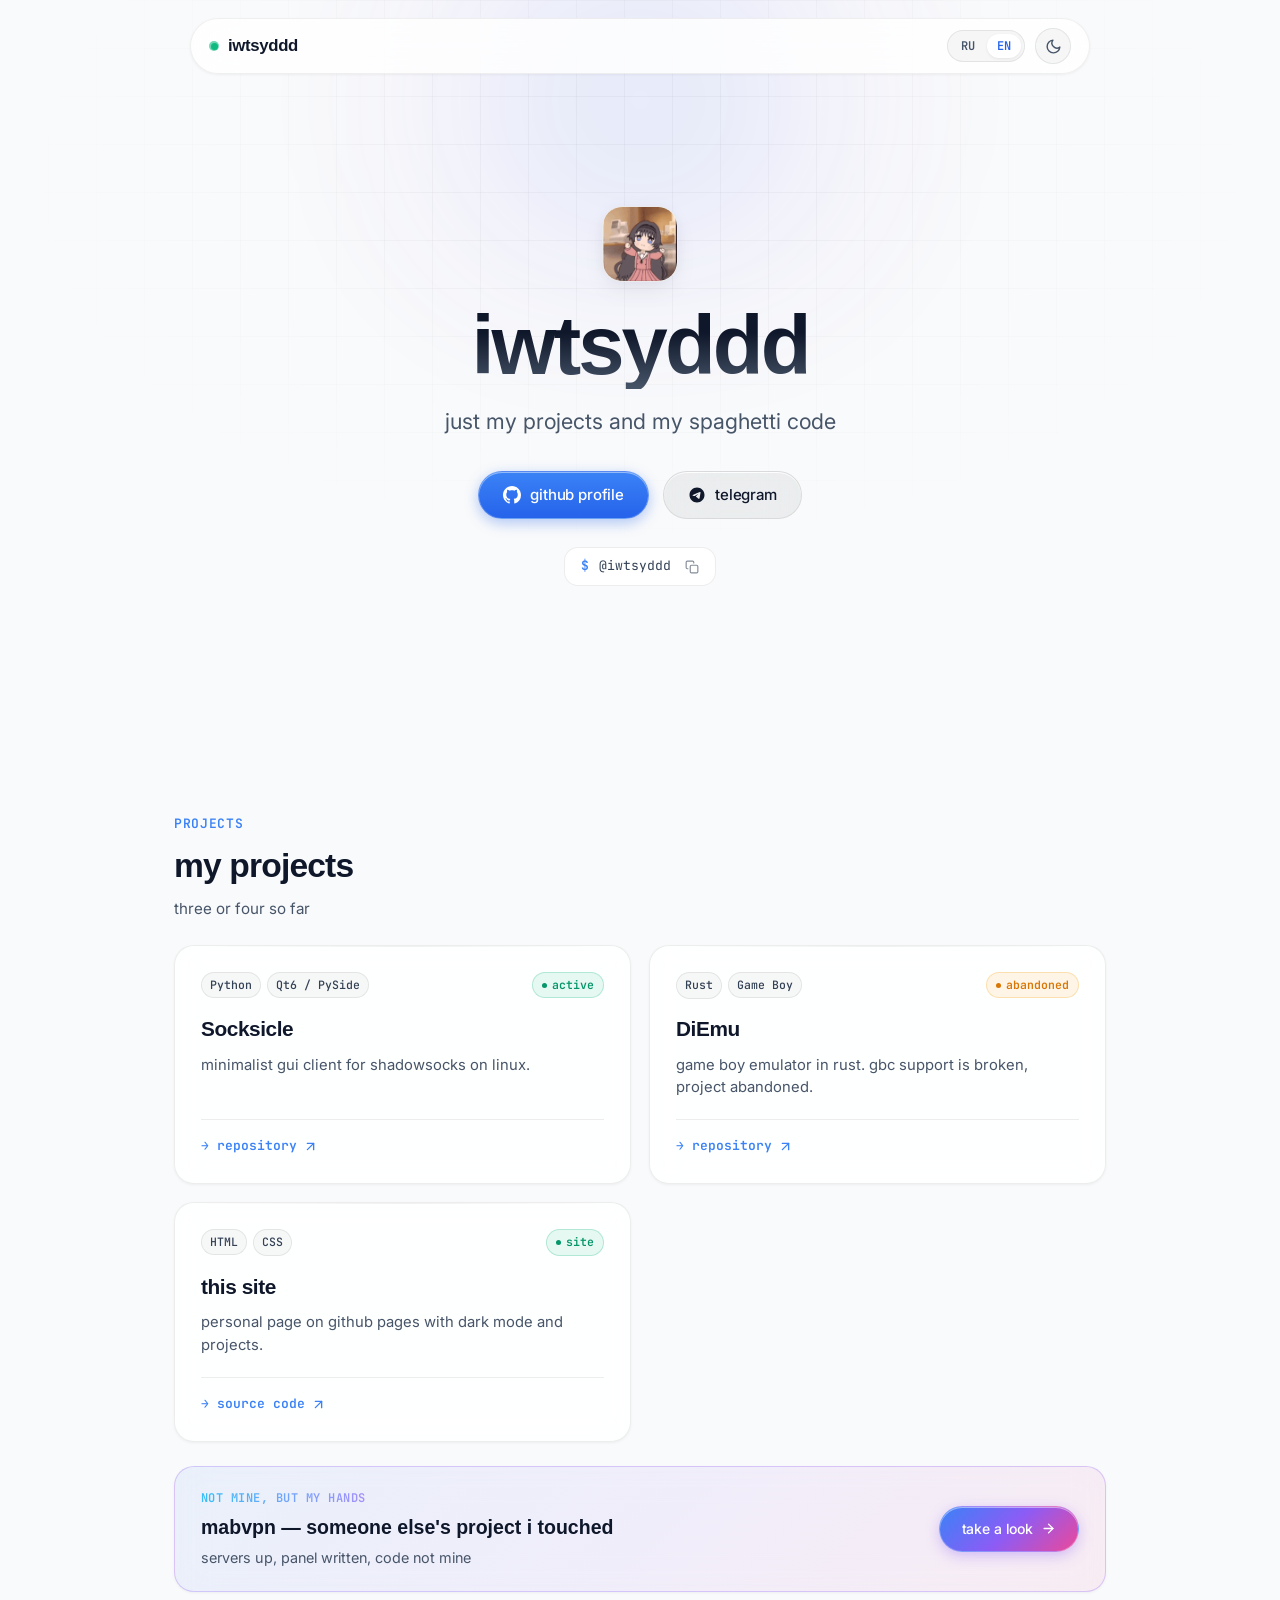
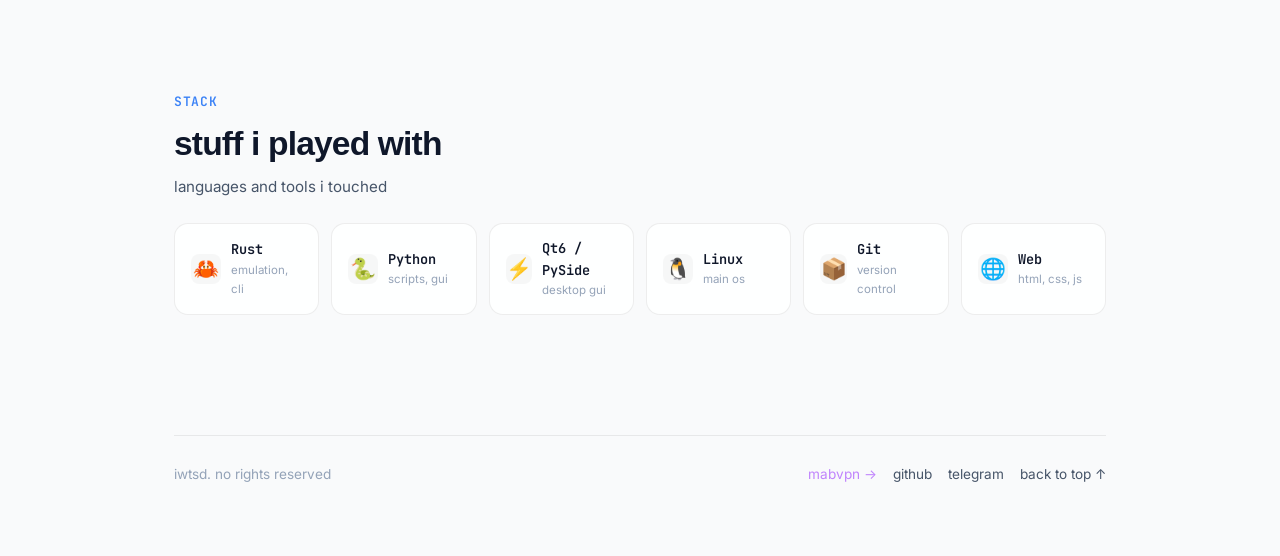
==== commit 42de57ca: "seo: og tags, robots.txt, sitemap.xml" ====
--- a/index.html
+++ b/index.html
@@ -3,9 +3,26 @@
 <head>
   <meta charset="utf-8">
   <meta name="viewport" content="width=device-width, initial-scale=1">
-  <title>iwtsyddd</title>
+  <title>iwtsyddd — проекты</title>
   <meta name="description" content="чисто мои проекты и мой говнокод. iwtsyddd">
   <meta name="theme-color" content="#08090d">
+  <link rel="canonical" href="https://iwtsd.online/">
+  <meta name="robots" content="index, follow">
+  <meta name="author" content="iwtsyddd">
+
+  <!-- Open Graph (telegram, discord, etc) -->
+  <meta property="og:type" content="website">
+  <meta property="og:site_name" content="iwtsyddd">
+  <meta property="og:title" content="iwtsyddd — проекты">
+  <meta property="og:description" content="чисто мои проекты и мой говнокод">
+  <meta property="og:url" content="https://iwtsd.online/">
+  <meta property="og:image" content="https://iwtsd.online/dance.gif">
+
+  <!-- Twitter -->
+  <meta name="twitter:card" content="summary">
+  <meta name="twitter:title" content="iwtsyddd — проекты">
+  <meta name="twitter:description" content="чисто мои проекты и мой говнокод">
+  <meta name="twitter:image" content="https://iwtsd.online/dance.gif">
 
   <!-- Fonts: Google Sans Flex, Inter & JetBrains Mono -->
   <link rel="preconnect" href="https://fonts.googleapis.com">
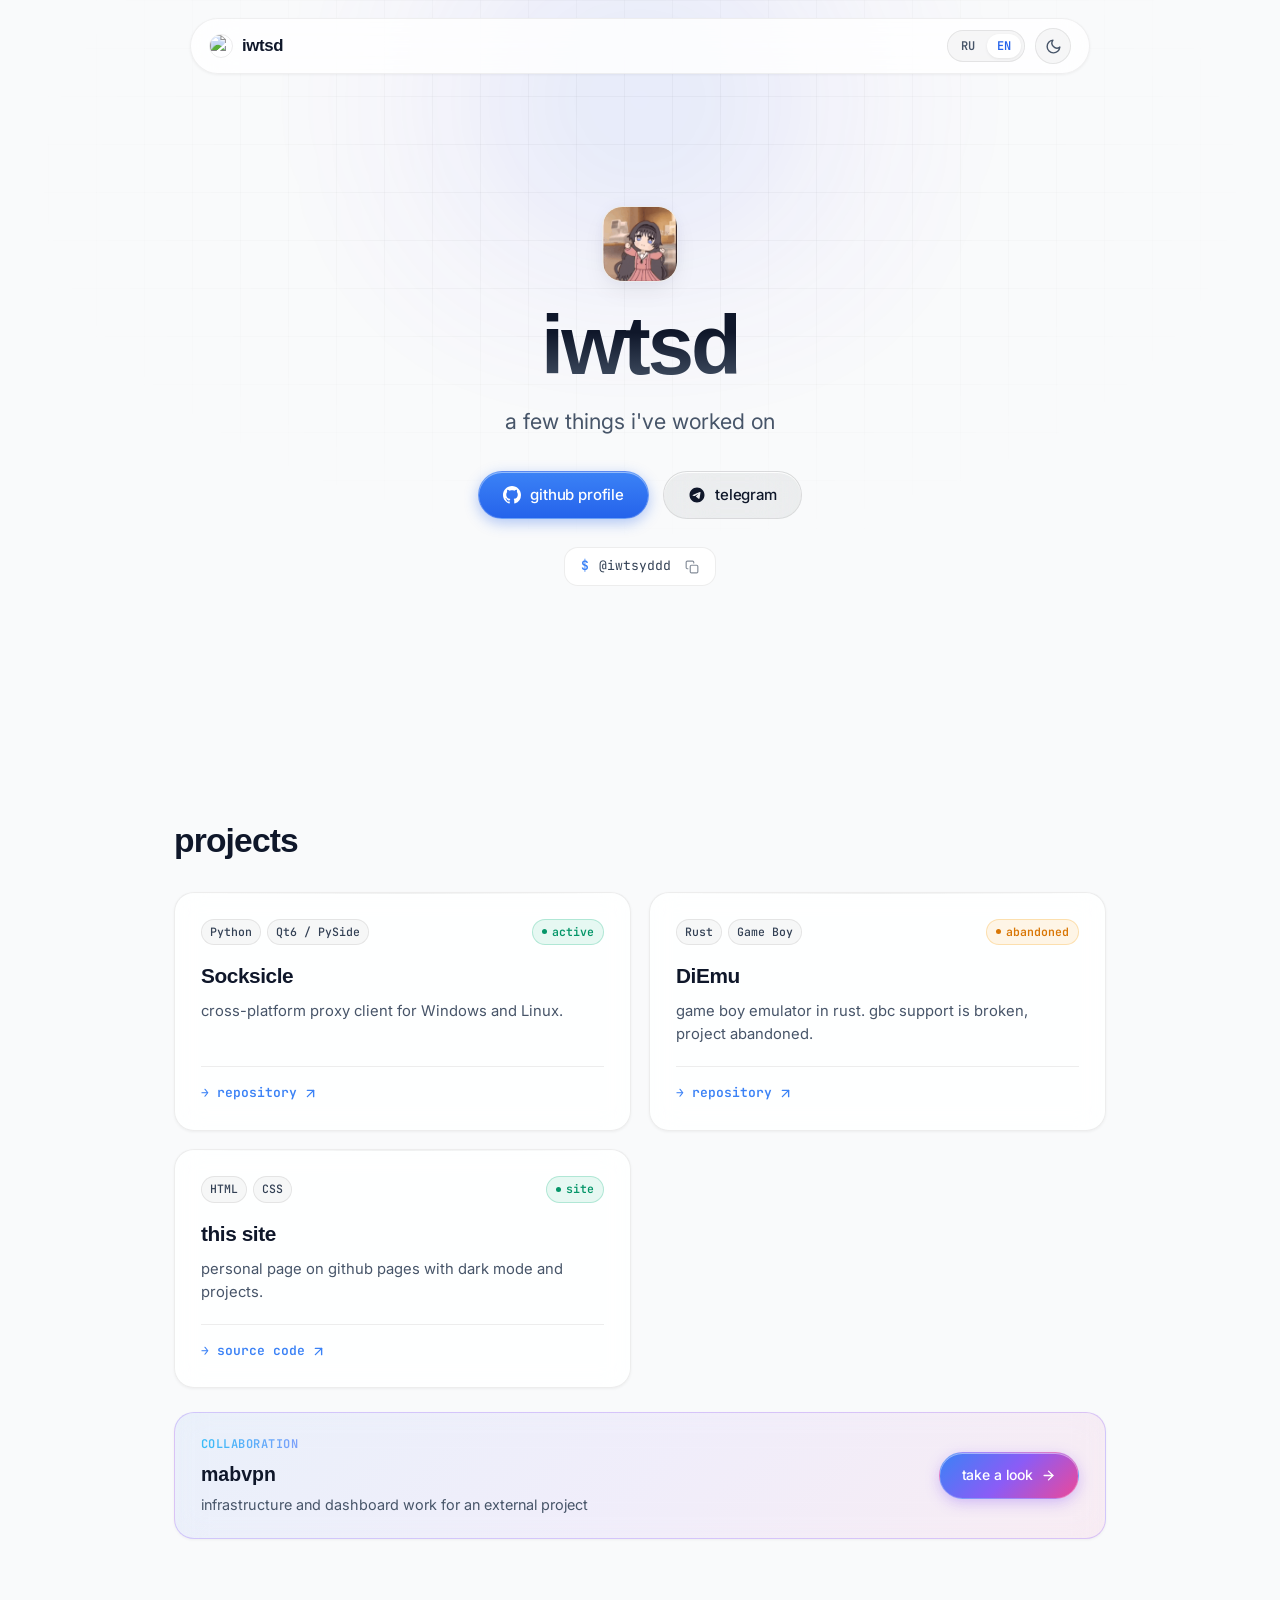
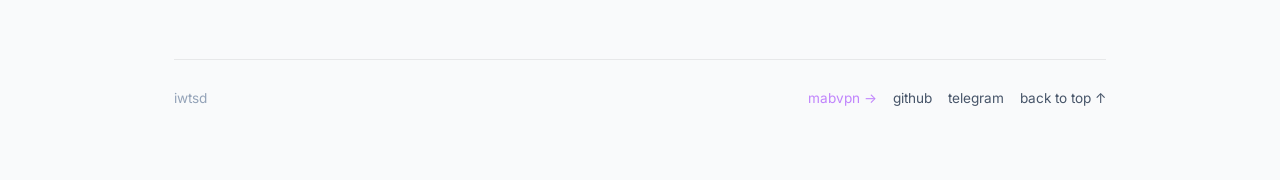
==== commit f0b31265: "Update portfolio: refine hero copy, add avatar, update Socksicle desc, refine collab banner, remove " ====
--- a/index.html
+++ b/index.html
@@ -3,25 +3,25 @@
 <head>
   <meta charset="utf-8">
   <meta name="viewport" content="width=device-width, initial-scale=1">
-  <title>iwtsyddd — проекты</title>
-  <meta name="description" content="чисто мои проекты и мой говнокод. iwtsyddd">
-  <meta name="theme-color" content="#08090d">
+  <title>iwtsd — проекты</title>
+  <meta name="description" content="iwtsd — a few things i've worked on">
+  <meta name="theme-color" content="#08090e">
   <link rel="canonical" href="https://iwtsd.online/">
   <meta name="robots" content="index, follow">
-  <meta name="author" content="iwtsyddd">
+  <meta name="author" content="iwtsd">
 
   <!-- Open Graph (telegram, discord, etc) -->
   <meta property="og:type" content="website">
-  <meta property="og:site_name" content="iwtsyddd">
-  <meta property="og:title" content="iwtsyddd — проекты">
-  <meta property="og:description" content="чисто мои проекты и мой говнокод">
+  <meta property="og:site_name" content="iwtsd">
+  <meta property="og:title" content="iwtsd — проекты">
+  <meta property="og:description" content="несколько вещей, над которыми я работал">
   <meta property="og:url" content="https://iwtsd.online/">
   <meta property="og:image" content="https://iwtsd.online/dance.gif">
 
   <!-- Twitter -->
   <meta name="twitter:card" content="summary">
-  <meta name="twitter:title" content="iwtsyddd — проекты">
-  <meta name="twitter:description" content="чисто мои проекты и мой говнокод">
+  <meta name="twitter:title" content="iwtsd — проекты">
+  <meta name="twitter:description" content="несколько вещей, над которыми я работал">
   <meta name="twitter:image" content="https://iwtsd.online/dance.gif">
 
   <!-- Fonts: Google Sans Flex, Inter & JetBrains Mono -->
@@ -231,36 +231,14 @@
       letter-spacing: -0.02em;
     }
 
-    .status-dot-wrap {
-      display: inline-flex;
-      align-items: center;
-      justify-content: center;
-      position: relative;
-      width: 10px;
-      height: 10px;
-    }
-
-    .status-dot {
-      width: 7px;
-      height: 7px;
-      background: #10b981;
+    .nav-avatar {
+      width: 24px;
+      height: 24px;
       border-radius: 50%;
-    }
-
-    .status-ping {
-      position: absolute;
-      width: 100%;
-      height: 100%;
-      background: #10b981;
-      border-radius: 50%;
-      opacity: 0.6;
-      animation: pulse-ring 2.4s cubic-bezier(0.24, 0, 0.38, 1) infinite;
-    }
-
-    @keyframes pulse-ring {
-      0% { transform: scale(0.8); opacity: 0.8; }
-      50% { transform: scale(2.2); opacity: 0; }
-      100% { transform: scale(2.2); opacity: 0; }
+      object-fit: cover;
+      display: block;
+      border: 1px solid var(--border-subtle);
+      flex-shrink: 0;
     }
 
     .nav-controls {
@@ -862,53 +840,7 @@
       transform: translateX(3px);
     }
 
-    /* Stack Section */
-    .stack-grid {
-      display: grid;
-      grid-template-columns: repeat(auto-fit, minmax(140px, 1fr));
-      gap: 12px;
-      margin-top: 6px;
-    }
-
-    .stack-card {
-      background: var(--bg-card);
-      border: 1px solid var(--border-subtle);
-      border-radius: var(--radius-md);
-      padding: 14px 16px;
-      display: flex;
-      align-items: center;
-      gap: 10px;
-      transition: all 0.2s ease;
-    }
-
-    .stack-card:hover {
-      border-color: var(--border-focus);
-      background: var(--bg-surface-elevated);
-      transform: translateY(-2px);
-    }
-
-    .stack-icon {
-      font-size: 1.3rem;
-      display: flex;
-      align-items: center;
-      justify-content: center;
-      width: 30px;
-      height: 30px;
-      border-radius: var(--radius-sm);
-      background: var(--chip-bg);
-    }
-
-    .stack-name {
-      font-family: var(--font-mono);
-      font-size: 0.85rem;
-      font-weight: 600;
-      color: var(--text-primary);
-    }
-
-    .stack-role {
-      font-size: 0.72rem;
-      color: var(--text-tertiary);
-    }
+
 
     /* Footer */
     footer {
@@ -1001,11 +933,8 @@
     <!-- Floating Sticky Navbar -->
     <header class="nav-bar">
       <a href="#" class="nav-brand">
-        <span class="status-dot-wrap">
-          <span class="status-ping"></span>
-          <span class="status-dot"></span>
-        </span>
-        <span>iwtsyddd</span>
+        <img src="https://avatars.githubusercontent.com/u/212236894?v=4" alt="iwtsd" class="nav-avatar" width="24" height="24">
+        <span>iwtsd</span>
       </a>
 
       <div class="nav-controls">
@@ -1045,11 +974,11 @@
         </div>
 
         <!-- Headline -->
-        <h1 class="hero-headline" data-key="title">iwtsyddd</h1>
+        <h1 class="hero-headline" data-key="title">iwtsd</h1>
 
         <!-- Subtitle: Chill & Grounded -->
         <p class="hero-subtitle" data-key="subtitle">
-          чисто мои проекты и мой говнокод
+          несколько вещей, над которыми я работал
         </p>
 
         <!-- CTAs in iOS Style -->
@@ -1084,13 +1013,7 @@
       <!-- Projects Section -->
       <section id="projects">
         <div class="section-seam">
-          <div class="section-eyebrow">
-            <span data-key="projectsEyebrow">проекты</span>
-          </div>
-          <h2 class="section-title" data-key="projectsTitle">мои проекты</h2>
-          <p class="section-desc" data-key="projectsSubtitle">
-            пока три-четыре штуки
-          </p>
+          <h2 class="section-title" data-key="projectsTitle">проекты</h2>
         </div>
 
         <div class="projects-grid">
@@ -1109,7 +1032,7 @@
               </div>
               <h3 class="project-card-title">Socksicle</h3>
               <p class="project-card-desc" data-key="socksicleDesc">
-                минималистичный gui-клиент для shadowsocks на linux.
+                кроссплатформенный proxy-клиент для Windows и Linux.
               </p>
             </div>
             <div class="project-card-footer">
@@ -1183,12 +1106,12 @@
           </article>
         </div>
 
-        <!-- Collab / Not My Projects Banner (iOS Button Style) -->
+        <!-- Collab Banner (iOS Button Style) -->
         <div class="collab-cta-card">
           <div>
-            <span class="collab-eyebrow" data-key="collabEyebrow">не моё, но моими руками</span>
-            <h3 class="collab-title" data-key="collabTitle">mabvpn — чужой проект, где я копался</h3>
-            <p class="collab-desc" data-key="collabDesc">сервера поднял, панель написал, код не мой</p>
+            <span class="collab-eyebrow" data-key="collabEyebrow">сотрудничество</span>
+            <h3 class="collab-title" data-key="collabTitle">mabvpn</h3>
+            <p class="collab-desc" data-key="collabDesc">инфраструктура и панель управления для внешнего проекта</p>
           </div>
           <a href="mabvpn.html" class="collab-btn">
             <span data-key="collabBtn">глянуть что вышло</span>
@@ -1199,70 +1122,12 @@
           </a>
         </div>
       </section>
-
-      <!-- Stack Section -->
-      <section id="stack">
-        <div class="section-seam">
-          <div class="section-eyebrow">
-            <span data-key="stackEyebrow">стек</span>
-          </div>
-          <h2 class="section-title" data-key="stackTitle">с чем ковырялся</h2>
-          <p class="section-desc" data-key="stackSubtitle">
-            языки и штуки, которые трогал
-          </p>
-        </div>
-
-        <div class="stack-grid">
-          <div class="stack-card">
-            <div class="stack-icon">🦀</div>
-            <div>
-              <div class="stack-name">Rust</div>
-              <div class="stack-role" data-key="stackRust">эмуляция, cli</div>
-            </div>
-          </div>
-          <div class="stack-card">
-            <div class="stack-icon">🐍</div>
-            <div>
-              <div class="stack-name">Python</div>
-              <div class="stack-role" data-key="stackPython">скрипты, gui</div>
-            </div>
-          </div>
-          <div class="stack-card">
-            <div class="stack-icon">⚡</div>
-            <div>
-              <div class="stack-name">Qt6 / PySide</div>
-              <div class="stack-role" data-key="stackQt">desktop gui</div>
-            </div>
-          </div>
-          <div class="stack-card">
-            <div class="stack-icon">🐧</div>
-            <div>
-              <div class="stack-name">Linux</div>
-              <div class="stack-role" data-key="stackLinux">дефолтная система</div>
-            </div>
-          </div>
-          <div class="stack-card">
-            <div class="stack-icon">📦</div>
-            <div>
-              <div class="stack-name">Git</div>
-              <div class="stack-role" data-key="stackGit">контроль версий</div>
-            </div>
-          </div>
-          <div class="stack-card">
-            <div class="stack-icon">🌐</div>
-            <div>
-              <div class="stack-name">Web</div>
-              <div class="stack-role" data-key="stackWeb">html, css, js</div>
-            </div>
-          </div>
-        </div>
-      </section>
     </main>
 
     <!-- Footer -->
     <footer>
       <div data-key="footerNotice">
-        iwtsd. права не защищены
+        iwtsd
       </div>
       <div class="footer-links">
         <a href="mabvpn.html" class="footer-link accent" data-key="footerCollabs">mabvpn →</a>
@@ -1279,15 +1144,13 @@
     // Bilingual Localization without // and numbers
     const i18n = {
       ru: {
-        title: "iwtsyddd",
-        subtitle: "чисто мои проекты и мой говнокод",
+        title: "iwtsd",
+        subtitle: "несколько вещей, над которыми я работал",
         githubBtn: "github профиль",
         telegramBtn: "telegram",
         copyTooltip: "Скопировано!",
-        projectsEyebrow: "проекты",
-        projectsTitle: "мои проекты",
-        projectsSubtitle: "пока три-четыре штуки",
-        socksicleDesc: "минималистичный gui-клиент для shadowsocks на linux.",
+        projectsTitle: "проекты",
+        socksicleDesc: "кроссплатформенный proxy-клиент для Windows и Linux.",
         diemuDesc: "эмулятор game boy на rust. gbc поддержка сломана, проект заброшен.",
         thisSiteTitle: "этот сайт",
         thisSiteDesc: "личная страница на github pages с тёмной темой и проектами.",
@@ -1298,33 +1161,22 @@
         statusAbandoned: "заброшен",
         statusClosed: "закрыт",
         statusSite: "сайт",
-        collabEyebrow: "не моё, но моими руками",
-        collabTitle: "mabvpn — чужой проект, где я копался",
-        collabDesc: "сервера поднял, панель написал, код не мой",
+        collabEyebrow: "сотрудничество",
+        collabTitle: "mabvpn",
+        collabDesc: "инфраструктура и панель управления для внешнего проекта",
         collabBtn: "глянуть что вышло",
-        stackEyebrow: "стек",
-        stackTitle: "с чем ковырялся",
-        stackSubtitle: "языки и штуки, которые трогал",
-        stackRust: "эмуляция, cli",
-        stackPython: "скрипты, gui",
-        stackQt: "desktop gui",
-        stackLinux: "дефолтная система",
-        stackGit: "контроль версий",
-        stackWeb: "html, css, js",
-        footerNotice: "iwtsd. права не защищены",
+        footerNotice: "iwtsd",
         footerCollabs: "mabvpn →",
         backToTop: "наверх ↑"
       },
       en: {
-        title: "iwtsyddd",
-        subtitle: "just my projects and my spaghetti code",
+        title: "iwtsd",
+        subtitle: "a few things i've worked on",
         githubBtn: "github profile",
         telegramBtn: "telegram",
         copyTooltip: "Copied!",
-        projectsEyebrow: "projects",
-        projectsTitle: "my projects",
-        projectsSubtitle: "three or four so far",
-        socksicleDesc: "minimalist gui client for shadowsocks on linux.",
+        projectsTitle: "projects",
+        socksicleDesc: "cross-platform proxy client for Windows and Linux.",
         diemuDesc: "game boy emulator in rust. gbc support is broken, project abandoned.",
         twinsockDesc: "shadowsocks url generator in browser. project is closed.",
         thisSiteTitle: "this site",
@@ -1336,20 +1188,11 @@
         statusAbandoned: "abandoned",
         statusClosed: "closed",
         statusSite: "site",
-        collabEyebrow: "not mine, but my hands",
-        collabTitle: "mabvpn — someone else's project i touched",
-        collabDesc: "servers up, panel written, code not mine",
+        collabEyebrow: "collaboration",
+        collabTitle: "mabvpn",
+        collabDesc: "infrastructure and dashboard work for an external project",
         collabBtn: "take a look",
-        stackEyebrow: "stack",
-        stackTitle: "stuff i played with",
-        stackSubtitle: "languages and tools i touched",
-        stackRust: "emulation, cli",
-        stackPython: "scripts, gui",
-        stackQt: "desktop gui",
-        stackLinux: "main os",
-        stackGit: "version control",
-        stackWeb: "html, css, js",
-        footerNotice: "iwtsd. no rights reserved",
+        footerNotice: "iwtsd",
         footerCollabs: "mabvpn →",
         backToTop: "back to top ↑"
       }
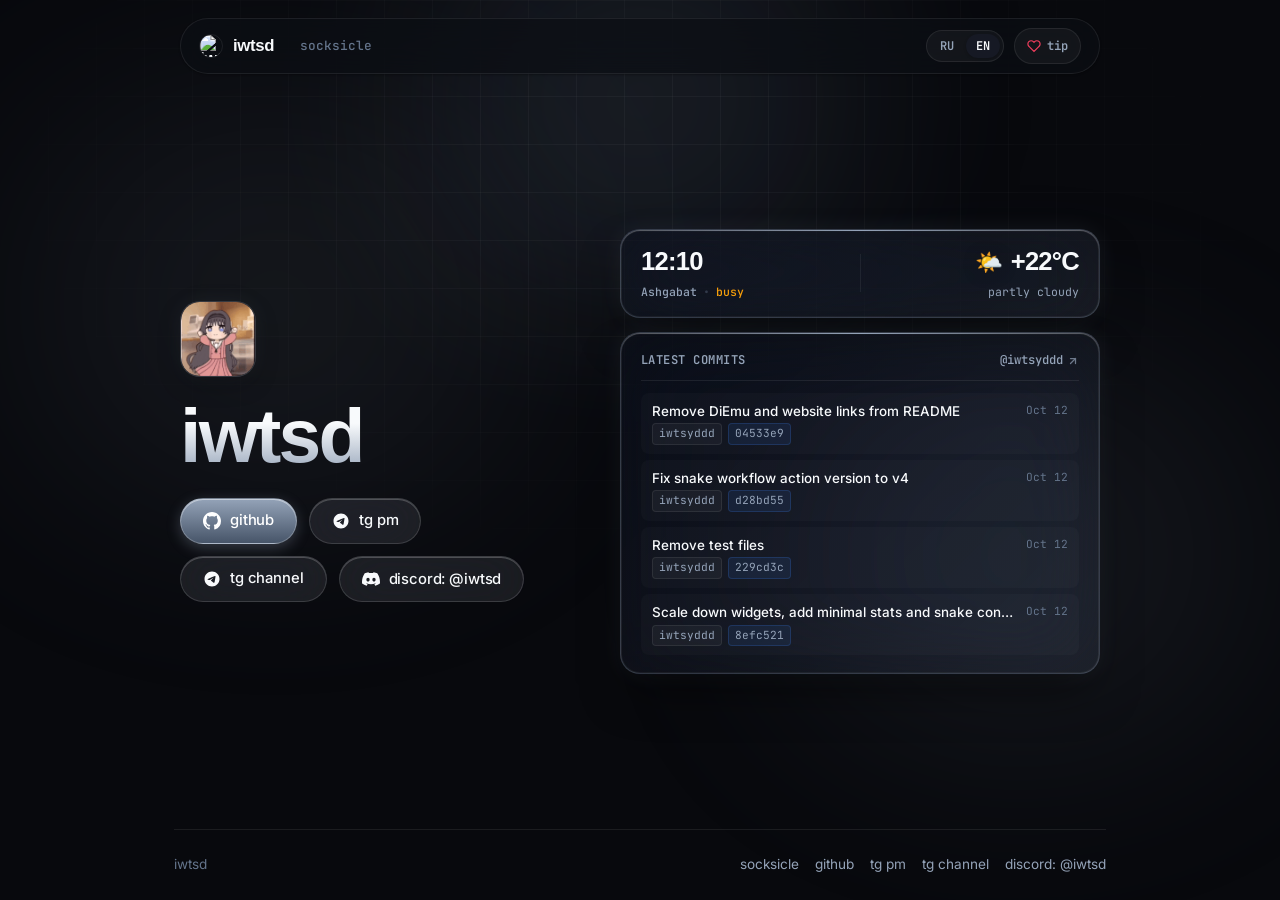
==== commit 51fa6a98: "Add Socksicle showcase page, update social links, and redesign navbar" ====
--- a/index.html
+++ b/index.html
@@ -3,26 +3,30 @@
 <head>
   <meta charset="utf-8">
   <meta name="viewport" content="width=device-width, initial-scale=1">
-  <title>iwtsd — проекты</title>
-  <meta name="description" content="iwtsd — a few things i've worked on">
-  <meta name="theme-color" content="#08090e">
+  <title>iwtsd — профиль</title>
+  <meta name="description" content="iwtsd">
+  <meta name="theme-color" content="#08090d">
   <link rel="canonical" href="https://iwtsd.online/">
   <meta name="robots" content="index, follow">
   <meta name="author" content="iwtsd">
 
-  <!-- Open Graph (telegram, discord, etc) -->
+  <!-- Open Graph -->
   <meta property="og:type" content="website">
   <meta property="og:site_name" content="iwtsd">
-  <meta property="og:title" content="iwtsd — проекты">
-  <meta property="og:description" content="несколько вещей, над которыми я работал">
+  <meta property="og:title" content="iwtsd">
+  <meta property="og:description" content="iwtsd">
   <meta property="og:url" content="https://iwtsd.online/">
   <meta property="og:image" content="https://iwtsd.online/dance.gif">
 
   <!-- Twitter -->
   <meta name="twitter:card" content="summary">
-  <meta name="twitter:title" content="iwtsd — проекты">
-  <meta name="twitter:description" content="несколько вещей, над которыми я работал">
+  <meta name="twitter:title" content="iwtsd">
+  <meta name="twitter:description" content="iwtsd">
   <meta name="twitter:image" content="https://iwtsd.online/dance.gif">
+
+  <!-- Favicon (GitHub Avatar) -->
+  <link rel="icon" type="image/jpeg" href="https://avatars.githubusercontent.com/u/212236894?v=4">
+  <link rel="apple-touch-icon" href="https://avatars.githubusercontent.com/u/212236894?v=4">
 
   <!-- Fonts: Google Sans Flex, Inter & JetBrains Mono -->
   <link rel="preconnect" href="https://fonts.googleapis.com">
@@ -36,12 +40,11 @@
       --font-body: 'Inter', -apple-system, BlinkMacSystemFont, 'Segoe UI', Roboto, sans-serif;
       --font-mono: 'JetBrains Mono', ui-monospace, SFMono-Regular, Menlo, Monaco, Consolas, monospace;
 
-      /* Dark Theme (Default) - Linear & Framer Inspired */
+      /* Dark Theme (Default) */
       --bg-base: #08090d;
       --bg-surface: #10121a;
       --bg-surface-elevated: #161924;
       --bg-card: rgba(18, 21, 30, 0.7);
-      --bg-card-hover: rgba(26, 30, 44, 0.85);
 
       --border-subtle: rgba(255, 255, 255, 0.08);
       --border-focus: rgba(255, 255, 255, 0.2);
@@ -62,74 +65,14 @@
 
       --chip-bg: rgba(255, 255, 255, 0.04);
       --chip-border: rgba(255, 255, 255, 0.08);
-      --chip-text: #cbd5e1;
-
-      /* Status tag colors */
-      --status-active-bg: rgba(16, 185, 129, 0.12);
-      --status-active-border: rgba(16, 185, 129, 0.3);
-      --status-active-text: #6ee7b7;
-
-      --status-abandoned-bg: rgba(245, 158, 11, 0.12);
-      --status-abandoned-border: rgba(245, 158, 11, 0.3);
-      --status-abandoned-text: #fcd34d;
-
-      --status-closed-bg: rgba(239, 68, 68, 0.12);
-      --status-closed-border: rgba(239, 68, 68, 0.3);
-      --status-closed-text: #fca5a5;
 
       --shadow-sm: 0 1px 2px rgba(0, 0, 0, 0.3);
       --shadow-md: 0 4px 20px -2px rgba(0, 0, 0, 0.4);
-      --shadow-glow: 0 0 36px -10px rgba(59, 130, 246, 0.28);
 
       --radius-sm: 8px;
       --radius-md: 14px;
       --radius-lg: 20px;
       --radius-full: 9999px;
-    }
-
-    [data-theme="light"] {
-      --bg-base: #f9fafb;
-      --bg-surface: #ffffff;
-      --bg-surface-elevated: #f1f5f9;
-      --bg-card: rgba(255, 255, 255, 0.85);
-      --bg-card-hover: #ffffff;
-
-      --border-subtle: rgba(0, 0, 0, 0.07);
-      --border-focus: rgba(0, 0, 0, 0.16);
-      --border-highlight: rgba(59, 130, 246, 0.3);
-
-      --text-primary: #0f172a;
-      --text-secondary: #475569;
-      --text-tertiary: #94a3b8;
-      --text-mono: #334155;
-
-      --accent-primary: #2563eb;
-      --accent-light: #3b82f6;
-      --accent-glow: rgba(37, 99, 235, 0.15);
-      --accent-glow-subtle: rgba(37, 99, 235, 0.04);
-
-      --nav-bg: rgba(255, 255, 255, 0.82);
-      --nav-border: rgba(0, 0, 0, 0.06);
-
-      --chip-bg: rgba(0, 0, 0, 0.03);
-      --chip-border: rgba(0, 0, 0, 0.08);
-      --chip-text: #334155;
-
-      --status-active-bg: rgba(16, 185, 129, 0.1);
-      --status-active-border: rgba(16, 185, 129, 0.25);
-      --status-active-text: #059669;
-
-      --status-abandoned-bg: rgba(245, 158, 11, 0.1);
-      --status-abandoned-border: rgba(245, 158, 11, 0.25);
-      --status-abandoned-text: #d97706;
-
-      --status-closed-bg: rgba(239, 68, 68, 0.08);
-      --status-closed-border: rgba(239, 68, 68, 0.22);
-      --status-closed-text: #dc2626;
-
-      --shadow-sm: 0 1px 3px rgba(0, 0, 0, 0.05);
-      --shadow-md: 0 10px 30px -4px rgba(0, 0, 0, 0.07);
-      --shadow-glow: 0 0 35px -8px rgba(37, 99, 235, 0.15);
     }
 
     /* Reset & Base */
@@ -190,13 +133,100 @@
       opacity: 0.45;
     }
 
+    /* Dynamic Weather Background Effects */
+    .weather-canvas {
+      position: absolute;
+      inset: 0;
+      width: 100%;
+      height: 100%;
+      pointer-events: none;
+      z-index: 2;
+    }
+
+    .weather-fog {
+      position: absolute;
+      inset: 0;
+      pointer-events: none;
+      opacity: 0;
+      transition: opacity 1.8s ease;
+      z-index: 1;
+      overflow: hidden;
+    }
+
+    .weather-fog.active {
+      opacity: 1;
+    }
+
+    .fog-cloud {
+      position: absolute;
+      border-radius: 50%;
+      filter: blur(100px);
+      opacity: 0.28;
+      background: radial-gradient(circle, rgba(148, 163, 184, 0.45) 0%, transparent 70%);
+      pointer-events: none;
+    }
+
+
+    .fog-1 {
+      width: 950px;
+      height: 520px;
+      top: 5%;
+      left: -200px;
+      animation: driftFog1 36s ease-in-out infinite alternate;
+    }
+
+    .fog-2 {
+      width: 880px;
+      height: 480px;
+      top: 35%;
+      right: -180px;
+      animation: driftFog2 44s ease-in-out infinite alternate;
+    }
+
+    @keyframes driftFog1 {
+      0% { transform: translate(0, 0) scale(1); }
+      100% { transform: translate(240px, 60px) scale(1.15); }
+    }
+
+    @keyframes driftFog2 {
+      0% { transform: translate(0, 0) scale(1); }
+      100% { transform: translate(-220px, -50px) scale(1.12); }
+    }
+
+    .bg-mesh-glow.weather-glow-rain {
+      background: radial-gradient(circle, rgba(56, 189, 248, 0.25) 0%, rgba(99, 102, 241, 0.12) 50%, transparent 75%);
+    }
+
+    .bg-mesh-glow.weather-glow-snow {
+      background: radial-gradient(circle, rgba(186, 230, 253, 0.28) 0%, rgba(147, 197, 253, 0.14) 50%, transparent 75%);
+    }
+
+    .bg-mesh-glow.weather-glow-overcast {
+      background: radial-gradient(circle, rgba(100, 116, 139, 0.28) 0%, rgba(71, 85, 105, 0.14) 50%, transparent 75%);
+    }
+
+    .bg-mesh-glow.weather-glow-thunderstorm {
+      background: radial-gradient(circle, rgba(139, 92, 246, 0.3) 0%, rgba(59, 130, 246, 0.16) 50%, transparent 75%);
+    }
+
+    .bg-mesh-glow.weather-glow-clear-day {
+      background: radial-gradient(circle, rgba(59, 130, 246, 0.26) 0%, rgba(245, 158, 11, 0.12) 50%, transparent 75%);
+    }
+
+    .bg-mesh-glow.weather-glow-clear-night {
+      background: radial-gradient(circle, rgba(99, 102, 241, 0.24) 0%, rgba(139, 92, 246, 0.08) 50%, transparent 75%);
+    }
+
     /* Container */
     .site-wrapper {
       position: relative;
       z-index: 1;
       max-width: 980px;
+      min-height: 100vh;
       margin: 0 auto;
-      padding: 0 24px 70px;
+      padding: 0 24px;
+      display: flex;
+      flex-direction: column;
     }
 
     /* Floating Navigation */
@@ -207,7 +237,7 @@
       display: flex;
       align-items: center;
       justify-content: space-between;
-      max-width: 900px;
+      max-width: 920px;
       margin: 18px auto 0;
       padding: 9px 18px;
       background: var(--nav-bg);
@@ -217,18 +247,52 @@
       border-radius: var(--radius-full);
       box-shadow: var(--shadow-sm);
       transition: all 0.3s ease;
+      width: 100%;
+    }
+
+    .nav-left {
+      display: flex;
+      align-items: center;
+      gap: 20px;
     }
 
     .nav-brand {
-      display: flex;
-      align-items: center;
-      gap: 9px;
+      display: inline-flex;
+      align-items: center;
+      gap: 10px;
       text-decoration: none;
       color: var(--text-primary);
       font-family: var(--font-display);
       font-weight: 700;
       font-size: 1.05rem;
       letter-spacing: -0.02em;
+      line-height: 1;
+    }
+
+    .nav-brand span {
+      display: inline-block;
+      line-height: 1;
+      transform: translateY(-0.5px);
+    }
+
+    .nav-link-btn {
+      display: inline-flex;
+      align-items: center;
+      font-family: var(--font-mono);
+      font-size: 0.8rem;
+      font-weight: 500;
+      color: var(--text-tertiary);
+      text-decoration: none;
+      background: transparent;
+      border: none;
+      padding: 4px 6px;
+      border-radius: var(--radius-sm);
+      transition: color 0.2s ease, opacity 0.2s ease;
+      user-select: none;
+    }
+
+    .nav-link-btn:hover {
+      color: var(--text-primary);
     }
 
     .nav-avatar {
@@ -279,11 +343,6 @@
       box-shadow: 0 1px 3px rgba(0, 0, 0, 0.2);
     }
 
-    [data-theme="light"] .lang-btn.active {
-      background: #ffffff;
-      color: var(--accent-primary);
-      box-shadow: 0 1px 3px rgba(0, 0, 0, 0.08);
-    }
 
     .icon-btn {
       display: inline-flex;
@@ -303,7 +362,6 @@
       color: var(--text-primary);
       background: var(--bg-surface-elevated);
       border-color: var(--border-focus);
-      transform: translateY(-1px);
     }
 
     .icon-btn svg {
@@ -317,30 +375,367 @@
       transition: transform 0.4s ease;
     }
 
-    .icon-btn:hover svg {
-      transform: rotate(20deg);
-    }
-
-    /* Hero Section */
-    .hero-section {
-      min-height: calc(80vh - 80px);
+    /* Donate Dropdown & Popover */
+    .donate-wrap {
+      position: relative;
+    }
+
+    .donate-btn {
+      display: inline-flex;
+      align-items: center;
+      gap: 6px;
+      height: 36px;
+      padding: 0 12px;
+      background: var(--chip-bg);
+      border: 1px solid var(--chip-border);
+      border-radius: var(--radius-full);
+      color: var(--text-secondary);
+      font-family: var(--font-mono);
+      font-size: 0.76rem;
+      font-weight: 600;
+      cursor: pointer;
+      transition: all 0.2s ease;
+      user-select: none;
+    }
+
+    .donate-btn:hover {
+      color: var(--text-primary);
+      background: var(--bg-surface-elevated);
+      border-color: var(--border-focus);
+    }
+
+    .donate-btn.active {
+      background: var(--bg-surface-elevated);
+      border-color: var(--border-highlight);
+      color: var(--accent-light);
+      box-shadow: 0 0 16px var(--accent-glow-subtle);
+    }
+
+    .donate-btn svg.donate-heart-icon {
+      width: 14px;
+      height: 14px;
+      fill: none;
+      stroke: #f43f5e;
+      stroke-width: 2;
+      transition: transform 0.3s ease;
+    }
+
+    .donate-btn:hover svg.donate-heart-icon {
+      transform: scale(1.15);
+      fill: rgba(244, 63, 94, 0.2);
+    }
+
+    /* Fullscreen Frosted Glass Modal & Monolithic Icons */
+    .donate-modal-backdrop {
+      position: fixed;
+      top: 0;
+      left: 0;
+      width: 100vw;
+      height: 100vh;
+      background: rgba(4, 6, 12, 0.45);
+      backdrop-filter: blur(28px) saturate(180%);
+      -webkit-backdrop-filter: blur(28px) saturate(180%);
+      z-index: 999;
+      display: flex;
+      align-items: center;
+      justify-content: center;
+      padding: 20px;
+      opacity: 0;
+      visibility: hidden;
+      transition: opacity 0.3s cubic-bezier(0.16, 1, 0.3, 1), visibility 0.3s;
+    }
+
+
+    .donate-modal-backdrop.open {
+      opacity: 1;
+      visibility: visible;
+    }
+
+    .donate-modal-card {
+      position: relative;
+      width: 100%;
+      max-width: 480px;
+      background: rgba(14, 18, 30, 0.35);
+      backdrop-filter: blur(48px) saturate(220%) brightness(112%);
+      -webkit-backdrop-filter: blur(48px) saturate(220%) brightness(112%);
+      border: 1px solid rgba(255, 255, 255, 0.16);
+      border-radius: 24px;
+      box-shadow: 
+        0 32px 70px -16px rgba(0, 0, 0, 0.8),
+        0 0 0 1px rgba(255, 255, 255, 0.05),
+        inset 0 1.5px 2px rgba(255, 255, 255, 0.35);
+      padding: 24px;
+      transform: scale(0.92) translateY(16px);
+      transition: transform 0.3s cubic-bezier(0.16, 1, 0.3, 1);
+      display: flex;
+      flex-direction: column;
+      gap: 16px;
+    }
+
+    .donate-modal-backdrop.open .donate-modal-card {
+      transform: scale(1) translateY(0);
+    }
+
+    .donate-modal-card::before {
+      content: '';
+      position: absolute;
+      top: 0;
+      left: 0;
+      right: 0;
+      height: 1px;
+      background: linear-gradient(90deg, transparent, rgba(255, 255, 255, 0.6), transparent);
+    }
+
+
+    .donate-modal-header {
+      display: flex;
+      align-items: center;
+      justify-content: space-between;
+      padding-bottom: 12px;
+      border-bottom: 1px solid var(--border-subtle);
+    }
+
+    .donate-modal-title {
+      font-family: var(--font-display);
+      font-size: 1.05rem;
+      font-weight: 700;
+      color: var(--text-primary);
+      letter-spacing: -0.01em;
+      display: flex;
+      align-items: center;
+      gap: 8px;
+    }
+
+    .donate-modal-close {
+      width: 32px;
+      height: 32px;
+      border-radius: var(--radius-full);
+      background: rgba(255, 255, 255, 0.06);
+      border: 1px solid rgba(255, 255, 255, 0.1);
+      color: var(--text-secondary);
+      display: flex;
+      align-items: center;
+      justify-content: center;
+      cursor: pointer;
+      transition: all 0.2s ease;
+    }
+
+    .donate-modal-close:hover {
+      background: rgba(255, 255, 255, 0.14);
+      color: var(--text-primary);
+      transform: scale(1.08);
+    }
+
+
+    .donate-crypto-list {
+      display: flex;
+      flex-direction: column;
+      gap: 10px;
+    }
+
+    .crypto-item {
+      display: flex;
+      align-items: center;
+      justify-content: space-between;
+      gap: 12px;
+      padding: 12px 14px;
+      border-radius: 16px;
+      background: rgba(255, 255, 255, 0.035);
+      border: 1px solid rgba(255, 255, 255, 0.07);
+      cursor: pointer;
+      transition: all 0.22s cubic-bezier(0.16, 1, 0.3, 1);
+      user-select: none;
+    }
+
+    .crypto-item:hover {
+      background: rgba(255, 255, 255, 0.08);
+      border-color: var(--border-highlight);
+      box-shadow: 0 8px 24px -4px rgba(0, 0, 0, 0.35);
+      transform: translateY(-1px);
+    }
+
+    .crypto-left {
+      display: flex;
+      align-items: center;
+      gap: 12px;
+      min-width: 0;
+    }
+
+    .crypto-icon-box {
+      width: 38px;
+      height: 38px;
+      border-radius: 12px;
+      display: flex;
+      align-items: center;
+      justify-content: center;
+      flex-shrink: 0;
+      background: rgba(255, 255, 255, 0.06);
+      border: 1px solid rgba(255, 255, 255, 0.12);
+      box-shadow: 0 4px 12px rgba(0, 0, 0, 0.2);
+      transition: all 0.2s ease;
+    }
+
+    .crypto-icon-box svg {
+      width: 22px;
+      height: 22px;
+      display: block;
+      fill: var(--text-primary);
+    }
+
+    .crypto-meta {
+      display: flex;
+      flex-direction: column;
+      gap: 2px;
+      min-width: 0;
+    }
+
+    .crypto-name {
+      font-family: var(--font-display);
+      font-size: 0.88rem;
+      font-weight: 600;
+      color: var(--text-primary);
+      line-height: 1.2;
+    }
+
+    .crypto-addr {
+      font-family: var(--font-mono);
+      font-size: 0.72rem;
+      color: var(--text-tertiary);
+      white-space: nowrap;
+      overflow: hidden;
+      text-overflow: ellipsis;
+      max-width: 240px;
+    }
+
+    .crypto-copy-hint {
+      font-family: var(--font-mono);
+      font-size: 0.72rem;
+      font-weight: 500;
+      color: var(--text-secondary);
+      background: var(--chip-bg);
+      border: 1px solid var(--chip-border);
+      border-radius: var(--radius-sm);
+      padding: 4px 8px;
+      flex-shrink: 0;
+      transition: all 0.2s ease;
+    }
+
+    .donate-total-badge {
+      display: flex;
+      align-items: center;
+      justify-content: space-between;
+      padding: 10px 14px;
+      border-radius: 14px;
+      background: rgba(255, 255, 255, 0.04);
+      border: 1px solid rgba(255, 255, 255, 0.08);
+      font-family: var(--font-mono);
+      font-size: 0.76rem;
+    }
+
+
+    .donate-total-label {
+      color: var(--text-secondary);
+      display: flex;
+      align-items: center;
+      gap: 6px;
+    }
+
+    .donate-total-val {
+      font-weight: 700;
+      color: #10b981;
+      letter-spacing: 0.02em;
+    }
+
+    .donate-modal-footer {
+      font-family: var(--font-mono);
+      font-size: 0.68rem;
+      color: var(--text-tertiary);
+      text-align: center;
+      padding-top: 4px;
+    }
+
+    /* Floating Toast Notification */
+    .toast-msg {
+      position: fixed;
+      bottom: 24px;
+      right: 24px;
+      z-index: 150;
+      display: inline-flex;
+      align-items: center;
+      gap: 8px;
+      padding: 8px 14px;
+      background: rgba(14, 18, 30, 0.88);
+      backdrop-filter: blur(20px);
+      -webkit-backdrop-filter: blur(20px);
+      border: 1px solid rgba(255, 255, 255, 0.15);
+      border-radius: var(--radius-full);
+      box-shadow: 0 12px 30px rgba(0, 0, 0, 0.45);
+      font-family: var(--font-mono);
+      font-size: 0.74rem;
+      color: var(--text-primary);
+      opacity: 0;
+      visibility: hidden;
+      transform: translateY(12px);
+      transition: all 0.25s cubic-bezier(0.16, 1, 0.3, 1);
+      pointer-events: none;
+    }
+
+
+    .toast-msg.show {
+      opacity: 1;
+      visibility: visible;
+      transform: translateY(0);
+    }
+
+    .toast-msg svg {
+      width: 14px;
+      height: 14px;
+      stroke: #10b981;
+      stroke-width: 2.5;
+      fill: none;
+    }
+
+    /* Main Area */
+    main {
+      flex: 1;
       display: flex;
       flex-direction: column;
       justify-content: center;
       align-items: center;
-      text-align: center;
-      padding: 40px 16px 36px;
+      padding: 36px 0;
+    }
+
+    /* Hero Section with Split Layout */
+    .hero-section {
+      width: 100%;
       position: relative;
     }
 
-    /* Mascot */
+    .hero-layout {
+      display: grid;
+      grid-template-columns: 1fr 1.18fr;
+      align-items: center;
+      gap: 44px;
+      width: 100%;
+      max-width: 920px;
+      margin: 0 auto;
+    }
+
+    /* Left Side: Mascot, Name & Links */
+    .hero-left {
+      display: flex;
+      flex-direction: column;
+      align-items: flex-start;
+      text-align: left;
+    }
+
     .anime-mascot-wrap {
       position: relative;
       width: 76px;
       height: 76px;
       border-radius: 20px;
       overflow: hidden;
-      margin-bottom: 20px;
+      margin-bottom: 18px;
       border: 1.5px solid rgba(255, 255, 255, 0.16);
       background: var(--bg-surface);
       box-shadow: 
@@ -351,12 +746,6 @@
       user-select: none;
     }
 
-    [data-theme="light"] .anime-mascot-wrap {
-      border: 1.5px solid rgba(0, 0, 0, 0.08);
-      box-shadow: 
-        0 10px 24px -4px rgba(0, 0, 0, 0.08),
-        0 0 16px 0 var(--accent-glow-subtle);
-    }
 
     .anime-mascot-wrap:hover {
       transform: translateY(-3px) scale(1.08);
@@ -376,47 +765,34 @@
 
     .hero-headline {
       font-family: var(--font-display);
-      font-size: clamp(3.2rem, 8vw, 5.2rem);
+      font-size: clamp(3.2rem, 6.5vw, 4.8rem);
       font-weight: 800;
       letter-spacing: -0.035em;
       line-height: 1.05;
-      margin-bottom: 16px;
+      margin-bottom: 22px;
       background: linear-gradient(180deg, var(--text-primary) 35%, var(--text-secondary) 100%);
       -webkit-background-clip: text;
       -webkit-text-fill-color: transparent;
     }
 
-    .hero-subtitle {
-      font-size: clamp(1.15rem, 2.5vw, 1.35rem);
-      color: var(--text-secondary);
-      max-width: 540px;
-      line-height: 1.5;
-      margin: 0 auto 34px;
-      font-weight: 400;
-    }
-
     .hero-actions {
       display: flex;
       flex-wrap: wrap;
       align-items: center;
-      justify-content: center;
-      gap: 14px;
-      margin-bottom: 28px;
-    }
-
-    /* ============================================================
-       APPLE iOS BUTTONS (SF Pro style, tactile press, specular inset)
-       ============================================================ */
+      gap: 12px;
+    }
+
+    /* Apple iOS Buttons */
     .btn {
       display: inline-flex;
       align-items: center;
       justify-content: center;
       gap: 9px;
-      height: 48px;
-      padding: 0 24px;
+      height: 46px;
+      padding: 0 22px;
       border-radius: var(--radius-full);
       font-family: -apple-system, BlinkMacSystemFont, var(--font-body);
-      font-size: 0.9375rem;
+      font-size: 0.925rem;
       font-weight: 500;
       letter-spacing: -0.01em;
       text-decoration: none;
@@ -441,19 +817,19 @@
     }
 
     .btn-primary {
-      background: linear-gradient(180deg, #3b82f6 0%, #2563eb 100%);
+      background: linear-gradient(180deg, var(--accent-light) 0%, var(--accent-primary) 100%);
       color: #ffffff;
       border: 1px solid rgba(255, 255, 255, 0.24);
       box-shadow: 
         inset 0 1px 0.5px rgba(255, 255, 255, 0.45),
-        0 4px 14px rgba(37, 99, 235, 0.35);
+        0 4px 14px var(--accent-glow);
     }
 
     .btn-primary:hover {
-      background: linear-gradient(180deg, #60a5fa 0%, #3b82f6 100%);
+      background: linear-gradient(180deg, var(--accent-light) 0%, var(--accent-light) 100%);
       box-shadow: 
         inset 0 1px 0.5px rgba(255, 255, 255, 0.55),
-        0 6px 20px rgba(37, 99, 235, 0.45);
+        0 6px 20px var(--accent-glow);
       transform: translateY(-1px);
     }
 
@@ -466,386 +842,345 @@
       box-shadow: inset 0 1px 0.5px rgba(255, 255, 255, 0.22);
     }
 
-    [data-theme="light"] .btn-secondary {
-      background: rgba(0, 0, 0, 0.05);
-      border: 1px solid rgba(0, 0, 0, 0.08);
-      box-shadow: inset 0 1px 0.5px rgba(255, 255, 255, 0.85);
-    }
-
     .btn-secondary:hover {
       background: rgba(255, 255, 255, 0.14);
       border-color: rgba(255, 255, 255, 0.26);
       transform: translateY(-1px);
     }
 
-    [data-theme="light"] .btn-secondary:hover {
-      background: rgba(0, 0, 0, 0.08);
-      border-color: rgba(0, 0, 0, 0.14);
-    }
-
-    /* 1-Click Copy Handle Chip */
-    .terminal-chip {
-      display: inline-flex;
-      align-items: center;
-      gap: 10px;
-      background: var(--bg-surface);
-      border: 1px solid var(--border-subtle);
-      border-radius: var(--radius-md);
-      padding: 8px 16px;
-      font-family: var(--font-mono);
-      font-size: 0.8125rem;
-      color: var(--text-mono);
-      cursor: pointer;
-      user-select: none;
-      transition: all 0.2s ease;
-      position: relative;
-    }
-
-    .terminal-chip:hover {
-      border-color: var(--border-highlight);
-      background: var(--bg-surface-elevated);
-    }
-
-    .terminal-chip .prefix {
-      color: var(--accent-light);
-      font-weight: 600;
-    }
-
-    .terminal-chip .copy-icon {
-      margin-left: 4px;
-      opacity: 0.6;
-      transition: opacity 0.2s;
-    }
-
-    .terminal-chip:hover .copy-icon {
-      opacity: 1;
-    }
-
-    .copy-tooltip {
-      position: absolute;
-      bottom: calc(100% + 8px);
-      left: 50%;
-      transform: translateX(-50%) translateY(4px);
-      background: var(--text-primary);
-      color: var(--bg-base);
-      font-size: 0.72rem;
-      font-weight: 600;
-      padding: 4px 10px;
-      border-radius: var(--radius-sm);
-      pointer-events: none;
-      opacity: 0;
-      transition: all 0.2s ease;
-      white-space: nowrap;
-      box-shadow: var(--shadow-sm);
-    }
-
-    .terminal-chip.copied .copy-tooltip {
-      opacity: 1;
-      transform: translateX(-50%) translateY(0);
-    }
-
-    /* Section Header without slashes or numbers */
-    .section-seam {
-      margin-top: clamp(60px, 8vw, 100px);
-      margin-bottom: 24px;
+    button.btn {
+      appearance: none;
+      -webkit-appearance: none;
+      border: 1px solid rgba(255, 255, 255, 0.14);
+      background: rgba(255, 255, 255, 0.08);
+      color: var(--text-primary);
+      font-family: inherit;
+    }
+
+
+    /* Right Side: Stack of Widgets */
+    .hero-right {
       display: flex;
       flex-direction: column;
-      align-items: flex-start;
-      gap: 4px;
-    }
-
-    .section-eyebrow {
-      font-family: var(--font-mono);
-      font-size: 0.8125rem;
-      font-weight: 600;
-      letter-spacing: 0.05em;
-      color: var(--accent-light);
-      text-transform: uppercase;
-      display: inline-flex;
-      align-items: center;
-    }
-
-    .section-title {
-      font-family: var(--font-display);
-      font-size: clamp(1.6rem, 3.2vw, 2.1rem);
-      font-weight: 700;
-      letter-spacing: -0.025em;
-      color: var(--text-primary);
-    }
-
-    .section-desc {
-      font-size: 0.95rem;
-      color: var(--text-secondary);
-      max-width: 560px;
-    }
-
-    /* Projects Grid */
-    .projects-grid {
-      display: grid;
-      grid-template-columns: repeat(auto-fit, minmax(310px, 1fr));
-      gap: 18px;
-    }
-
-    .project-card {
-      background: var(--bg-card);
-      backdrop-filter: blur(14px);
-      -webkit-backdrop-filter: blur(14px);
-      border: 1px solid var(--border-subtle);
+      gap: 14px;
+      justify-content: flex-end;
+      width: 100%;
+    }
+
+    /* ============================================================
+       WEATHER & LOCAL TIME WIDGET (ASHGABAT)
+       ============================================================ */
+    .weather-widget {
+      width: 100%;
+      max-width: 480px;
+      background: linear-gradient(135deg, rgba(14, 18, 30, 0.42), var(--accent-glow-subtle));
+      backdrop-filter: blur(36px) saturate(210%) brightness(108%);
+      -webkit-backdrop-filter: blur(36px) saturate(210%) brightness(108%);
+      border: 1px solid var(--border-highlight);
       border-radius: var(--radius-lg);
-      padding: 26px;
-      display: flex;
-      flex-direction: column;
-      justify-content: space-between;
+      padding: 16px 20px;
+      box-shadow: 
+        0 24px 48px -12px rgba(0, 0, 0, 0.55),
+        0 0 24px 0 var(--accent-glow-subtle),
+        inset 0 1px 1px 0 rgba(255, 255, 255, 0.26),
+        inset 0 0 0 1px rgba(255, 255, 255, 0.05);
       position: relative;
       overflow: hidden;
-      transition: all 0.28s cubic-bezier(0.16, 1, 0.3, 1);
-      box-shadow: var(--shadow-sm);
-    }
-
-    .project-card::before {
+      display: grid;
+      grid-template-columns: 1fr auto 1fr;
+      align-items: center;
+      gap: 16px;
+      transition: all 0.3s cubic-bezier(0.16, 1, 0.3, 1);
+    }
+
+    .weather-widget:hover {
+      border-color: var(--accent-light);
+      box-shadow: 
+        0 28px 56px -12px rgba(0, 0, 0, 0.65),
+        0 0 32px 0 var(--accent-glow),
+        inset 0 1px 1px 0 rgba(255, 255, 255, 0.32);
+    }
+
+    .weather-widget::before {
       content: '';
       position: absolute;
       top: 0;
       left: 0;
       right: 0;
       height: 1px;
-      background: linear-gradient(90deg, transparent, var(--border-focus), transparent);
-      opacity: 0.35;
-      transition: opacity 0.3s;
-    }
-
-    .project-card:hover {
-      transform: translateY(-4px);
-      border-color: var(--border-highlight);
-      background: var(--bg-card-hover);
-      box-shadow: var(--shadow-md), var(--shadow-glow);
-    }
-
-    .project-card:hover::before {
-      opacity: 1;
       background: linear-gradient(90deg, transparent, var(--accent-light), transparent);
     }
 
-    .project-card-top {
-      margin-bottom: 20px;
-    }
-
-    .project-meta-row {
-      display: flex;
-      align-items: center;
-      justify-content: space-between;
-      margin-bottom: 14px;
+    .weather-col-left {
+      display: flex;
+      flex-direction: column;
+      align-items: flex-start;
+      justify-content: center;
+      min-width: 0;
+    }
+
+    .weather-divider {
+      width: 1px;
+      height: 38px;
+      background: var(--border-subtle);
+      opacity: 0.8;
+    }
+
+    .weather-col-right {
+      display: flex;
+      flex-direction: column;
+      align-items: flex-end;
+      justify-content: center;
+      text-align: right;
+      min-width: 0;
+    }
+
+    .weather-top-val {
+      height: 32px;
+      display: flex;
+      align-items: center;
+    }
+
+    .weather-col-right .weather-top-val {
+      justify-content: flex-end;
       gap: 8px;
     }
 
-    .tech-tags {
-      display: flex;
-      flex-wrap: wrap;
+    .live-clock,
+    .weather-temp {
+      font-family: var(--font-display);
+      font-size: 1.6rem;
+      font-weight: 700;
+      letter-spacing: -0.03em;
+      color: var(--text-primary);
+      line-height: 1;
+    }
+
+    .weather-emoji {
+      font-size: 1.4rem;
+      line-height: 1;
+      display: inline-flex;
+      align-items: center;
+      filter: drop-shadow(0 2px 8px rgba(0, 0, 0, 0.25));
+    }
+
+    .weather-bottom-label {
+      height: 18px;
+      margin-top: 5px;
+      display: flex;
+      align-items: center;
       gap: 6px;
-    }
-
-    .tech-tag {
       font-family: var(--font-mono);
       font-size: 0.72rem;
+      color: var(--text-tertiary);
+      white-space: nowrap;
+    }
+
+    .weather-col-right .weather-bottom-label {
+      justify-content: flex-end;
+    }
+
+    .city-name {
+      color: var(--text-secondary);
       font-weight: 500;
-      padding: 3px 8px;
-      border-radius: var(--radius-full);
+    }
+
+    .sub-sep {
+      opacity: 0.4;
+    }
+
+    .status-indicator {
+      display: inline-flex;
+      align-items: center;
+      gap: 4px;
+      color: #10b981;
+      font-weight: 500;
+    }
+
+    .status-indicator.busy {
+      color: #f59e0b;
+    }
+
+    .weather-desc {
+      color: var(--text-secondary);
+      text-transform: lowercase;
+      overflow: hidden;
+      text-overflow: ellipsis;
+    }
+
+    /* ============================================================
+       GLASSMORPHIC COMMITS WIDGET
+       ============================================================ */
+    .glass-widget {
+      width: 100%;
+      max-width: 480px;
+      background: linear-gradient(135deg, rgba(14, 18, 30, 0.42), var(--accent-glow-subtle));
+      backdrop-filter: blur(36px) saturate(210%) brightness(108%);
+      -webkit-backdrop-filter: blur(36px) saturate(210%) brightness(108%);
+      border: 1px solid var(--border-highlight);
+      border-radius: var(--radius-lg);
+      padding: 18px 20px;
+      box-shadow: 
+        0 24px 48px -12px rgba(0, 0, 0, 0.55),
+        0 0 24px 0 var(--accent-glow-subtle),
+        inset 0 1px 1px 0 rgba(255, 255, 255, 0.26),
+        inset 0 0 0 1px rgba(255, 255, 255, 0.05);
+      position: relative;
+      overflow: hidden;
+      transition: all 0.3s cubic-bezier(0.16, 1, 0.3, 1);
+      text-align: left;
+    }
+
+    .glass-widget:hover {
+      border-color: var(--accent-light);
+      box-shadow: 
+        0 28px 56px -12px rgba(0, 0, 0, 0.65),
+        0 0 32px 0 var(--accent-glow),
+        inset 0 1px 1px 0 rgba(255, 255, 255, 0.32);
+    }
+
+    .glass-widget::before {
+      content: '';
+      position: absolute;
+      top: 0;
+      left: 0;
+      right: 0;
+      height: 1px;
+      background: linear-gradient(90deg, transparent, var(--accent-light), transparent);
+    }
+
+    .glass-widget-header {
+      display: flex;
+      align-items: center;
+      justify-content: space-between;
+      margin-bottom: 12px;
+      padding-bottom: 10px;
+      border-bottom: 1px solid var(--border-subtle);
+    }
+
+    .glass-widget-title {
+      font-family: var(--font-mono);
+      font-size: 0.76rem;
+      font-weight: 600;
+      letter-spacing: 0.04em;
+      text-transform: uppercase;
+      color: var(--text-secondary);
+    }
+
+    .glass-widget-user {
+      display: inline-flex;
+      align-items: center;
+      gap: 4px;
+      font-family: var(--font-mono);
+      font-size: 0.76rem;
+      color: var(--accent-light);
+      text-decoration: none;
+      font-weight: 500;
+      transition: color 0.2s ease;
+    }
+
+    .glass-widget-user:hover {
+      color: var(--text-primary);
+    }
+
+    .glass-widget-user svg {
+      opacity: 0.7;
+      transition: transform 0.2s ease;
+    }
+
+    .glass-widget-user:hover svg {
+      transform: translate(1px, -1px);
+      opacity: 1;
+    }
+
+    .commits-list {
+      display: flex;
+      flex-direction: column;
+      gap: 6px;
+    }
+
+    .commit-item {
+      display: flex;
+      align-items: flex-start;
+      justify-content: space-between;
+      gap: 12px;
+      padding: 8px 10px;
+      border-radius: var(--radius-sm);
+      text-decoration: none;
+      color: inherit;
+      background: rgba(255, 255, 255, 0.02);
+      border: 1px solid transparent;
+      transition: all 0.2s ease;
+    }
+
+    .commit-item:hover {
+      background: rgba(255, 255, 255, 0.06);
+      border-color: var(--border-highlight);
+      transform: translateX(3px);
+    }
+
+    .commit-main {
+      flex: 1;
+      min-width: 0;
+    }
+
+    .commit-msg {
+      font-size: 0.84rem;
+      font-weight: 500;
+      color: var(--text-primary);
+      white-space: nowrap;
+      overflow: hidden;
+      text-overflow: ellipsis;
+      line-height: 1.35;
+      margin-bottom: 3px;
+    }
+
+    .commit-meta {
+      display: flex;
+      align-items: center;
+      gap: 6px;
+      font-family: var(--font-mono);
+      font-size: 0.7rem;
+      color: var(--text-tertiary);
+    }
+
+    .commit-repo {
+      color: var(--text-secondary);
       background: var(--chip-bg);
       border: 1px solid var(--chip-border);
-      color: var(--text-mono);
-    }
-
-    /* Status Badges on Cards */
-    .status-pill {
+      padding: 1px 6px;
+      border-radius: 4px;
+    }
+
+    .commit-hash {
       font-family: var(--font-mono);
-      font-size: 0.72rem;
-      font-weight: 600;
-      padding: 3px 9px;
-      border-radius: var(--radius-full);
-      display: inline-flex;
-      align-items: center;
-      gap: 5px;
+      font-size: 0.7rem;
+      color: var(--accent-light);
+      background: rgba(59, 130, 246, 0.1);
+      padding: 1px 6px;
+      border-radius: 4px;
+      border: 1px solid rgba(59, 130, 246, 0.2);
+    }
+
+    .commit-side {
+      display: flex;
+      flex-direction: column;
+      align-items: flex-end;
+      gap: 2px;
+      flex-shrink: 0;
+    }
+
+    .commit-time {
+      font-family: var(--font-mono);
+      font-size: 0.7rem;
+      color: var(--text-tertiary);
       white-space: nowrap;
     }
-
-    .status-pill.active {
-      background: var(--status-active-bg);
-      border: 1px solid var(--status-active-border);
-      color: var(--status-active-text);
-    }
-
-    .status-pill.abandoned {
-      background: var(--status-abandoned-bg);
-      border: 1px solid var(--status-abandoned-border);
-      color: var(--status-abandoned-text);
-    }
-
-    .status-pill.closed {
-      background: var(--status-closed-bg);
-      border: 1px solid var(--status-closed-border);
-      color: var(--status-closed-text);
-    }
-
-    .status-pill-dot {
-      width: 5px;
-      height: 5px;
-      border-radius: 50%;
-      background: currentColor;
-    }
-
-    .project-card-title {
-      font-family: var(--font-display);
-      font-size: 1.3rem;
-      font-weight: 700;
-      letter-spacing: -0.02em;
-      color: var(--text-primary);
-      margin-bottom: 8px;
-      display: flex;
-      align-items: center;
-      gap: 8px;
-    }
-
-    .project-card-desc {
-      font-size: 0.925rem;
-      color: var(--text-secondary);
-      line-height: 1.55;
-    }
-
-    .project-card-footer {
-      display: flex;
-      align-items: center;
-      justify-content: space-between;
-      padding-top: 16px;
-      border-top: 1px solid var(--border-subtle);
-    }
-
-    .project-action-link {
-      display: inline-flex;
-      align-items: center;
-      gap: 6px;
-      font-family: var(--font-mono);
-      font-size: 0.8125rem;
-      font-weight: 600;
-      color: var(--accent-light);
-      text-decoration: none;
-      transition: gap 0.2s ease, color 0.2s ease;
-    }
-
-    .project-action-link svg {
-      width: 15px;
-      height: 15px;
-      transition: transform 0.2s ease;
-    }
-
-    .project-action-link:hover {
-      color: var(--text-primary);
-      gap: 9px;
-    }
-
-    .project-action-link:hover svg {
-      transform: translate(2px, -2px);
-    }
-
-    /* ============================================================
-       COLLAB CTA BANNER (Link to mabvpn.html)
-       ============================================================ */
-    .collab-cta-card {
-      margin-top: 24px;
-      background: linear-gradient(135deg, rgba(59, 130, 246, 0.08) 0%, rgba(139, 92, 246, 0.08) 50%, rgba(236, 72, 153, 0.08) 100%);
-      border: 1px solid rgba(139, 92, 246, 0.28);
-      border-radius: var(--radius-lg);
-      padding: 22px 26px;
-      display: flex;
-      align-items: center;
-      justify-content: space-between;
-      gap: 20px;
-      flex-wrap: wrap;
-      backdrop-filter: blur(16px);
-      -webkit-backdrop-filter: blur(16px);
-      box-shadow: var(--shadow-sm);
-      transition: all 0.28s ease;
-    }
-
-    .collab-cta-card:hover {
-      border-color: rgba(236, 72, 153, 0.5);
-      box-shadow: 0 8px 30px -4px rgba(139, 92, 246, 0.25);
-      transform: translateY(-2px);
-    }
-
-    .collab-eyebrow {
-      font-family: var(--font-mono);
-      font-size: 0.75rem;
-      font-weight: 600;
-      background: linear-gradient(90deg, #38bdf8, #c084fc, #f472b6);
-      -webkit-background-clip: text;
-      -webkit-text-fill-color: transparent;
-      text-transform: uppercase;
-      letter-spacing: 0.04em;
-      display: block;
-      margin-bottom: 4px;
-    }
-
-    .collab-title {
-      font-family: var(--font-display);
-      font-size: 1.22rem;
-      font-weight: 700;
-      color: var(--text-primary);
-      margin-bottom: 3px;
-    }
-
-    .collab-desc {
-      font-size: 0.9rem;
-      color: var(--text-secondary);
-    }
-
-    .collab-btn {
-      display: inline-flex;
-      align-items: center;
-      gap: 8px;
-      padding: 11px 22px;
-      border-radius: var(--radius-full);
-      background: linear-gradient(135deg, #3b82f6 0%, #8b5cf6 50%, #ec4899 100%);
-      color: #ffffff;
-      text-decoration: none;
-      font-family: -apple-system, BlinkMacSystemFont, var(--font-body);
-      font-size: 0.875rem;
-      font-weight: 500;
-      letter-spacing: -0.01em;
-      white-space: nowrap;
-      border: 1px solid rgba(255, 255, 255, 0.25);
-      box-shadow: 
-        inset 0 1px 0.5px rgba(255, 255, 255, 0.45),
-        0 4px 14px rgba(139, 92, 246, 0.35);
-      transition: transform 0.16s cubic-bezier(0.25, 1, 0.5, 1), filter 0.2s ease, box-shadow 0.2s ease;
-      user-select: none;
-    }
-
-    .collab-btn:active {
-      transform: scale(0.96) !important;
-    }
-
-    .collab-btn:hover {
-      transform: translateY(-1px);
-      box-shadow: 0 6px 22px rgba(236, 72, 153, 0.45);
-      filter: brightness(1.08);
-    }
-
-    .collab-btn svg {
-      width: 15px;
-      height: 15px;
-      transition: transform 0.2s;
-    }
-
-    .collab-btn:hover svg {
-      transform: translateX(3px);
-    }
-
-
 
     /* Footer */
     footer {
-      margin-top: clamp(70px, 10vw, 120px);
-      padding-top: 28px;
+      margin-top: auto;
+      padding: 24px 0;
       border-top: 1px solid var(--border-subtle);
       display: flex;
       flex-wrap: wrap;
@@ -872,45 +1207,96 @@
       color: var(--text-primary);
     }
 
-    .footer-link.accent {
-      color: #c084fc;
-    }
-
-    .footer-link.accent:hover {
-      color: #f472b6;
-    }
-
-    /* Mobile */
-    @media (max-width: 640px) {
+    /* Interactive Weather Test Bar (?weather / ?wheather) */
+    .weather-test-bar {
+      position: fixed;
+      bottom: 20px;
+      left: 50%;
+      transform: translateX(-50%);
+      z-index: 100;
+      display: inline-flex;
+      align-items: center;
+      gap: 6px;
+      padding: 6px 12px;
+      background: var(--nav-bg);
+      backdrop-filter: blur(20px);
+      -webkit-backdrop-filter: blur(20px);
+      border: 1px solid var(--nav-border);
+      border-radius: var(--radius-full);
+      box-shadow: var(--shadow-md);
+      font-family: var(--font-mono);
+      font-size: 0.72rem;
+      user-select: none;
+    }
+
+    .weather-test-bar .test-label {
+      color: var(--text-tertiary);
+      font-size: 0.68rem;
+      margin-right: 4px;
+      text-transform: uppercase;
+      letter-spacing: 0.05em;
+    }
+
+    .weather-test-bar .test-btn {
+      background: transparent;
+      border: 1px solid transparent;
+      border-radius: var(--radius-full);
+      cursor: pointer;
+      font-size: 0.95rem;
+      padding: 3px 6px;
+      transition: all 0.2s ease;
+      display: inline-flex;
+      align-items: center;
+      justify-content: center;
+    }
+
+    .weather-test-bar .test-btn:hover {
+      background: var(--bg-surface-elevated);
+      border-color: var(--border-subtle);
+      transform: scale(1.15);
+    }
+
+    .weather-test-bar .test-btn.active {
+      background: var(--bg-surface-elevated);
+      border-color: var(--border-highlight);
+      box-shadow: 0 0 10px rgba(59, 130, 246, 0.3);
+    }
+
+    /* Responsive */
+    @media (max-width: 768px) {
       .site-wrapper {
-        padding: 0 16px 50px;
+        padding: 0 16px;
       }
       .nav-bar {
         padding: 8px 14px;
         margin-top: 12px;
       }
-      .hero-section {
-        min-height: auto;
-        padding: 38px 6px 28px;
+      .hero-layout {
+        grid-template-columns: 1fr;
+        gap: 28px;
+        text-align: center;
+      }
+      .hero-left {
+        align-items: center;
+        text-align: center;
+      }
+      .hero-headline {
+        margin-bottom: 18px;
       }
       .hero-actions {
+        justify-content: center;
         width: 100%;
-        flex-direction: column;
       }
       .btn {
         width: 100%;
         justify-content: center;
       }
-      .collab-cta-card {
-        flex-direction: column;
-        align-items: flex-start;
-      }
-      .collab-btn {
-        width: 100%;
+      .hero-right {
         justify-content: center;
       }
-      .projects-grid {
-        grid-template-columns: 1fr;
+      .weather-widget,
+      .glass-widget {
+        max-width: 100%;
       }
       footer {
         flex-direction: column;
@@ -922,20 +1308,30 @@
 </head>
 <body data-theme="dark" data-lang="ru">
 
-  <!-- Ambient Light Mesh Background -->
+  <!-- Ambient Light Mesh Background with Dynamic Weather Effects -->
   <div class="bg-mesh" aria-hidden="true">
-    <div class="bg-mesh-glow"></div>
+    <div class="bg-mesh-glow" id="meshGlow"></div>
     <div class="bg-mesh-grid"></div>
+    <div class="weather-fog" id="weatherFog">
+      <div class="fog-cloud fog-1"></div>
+      <div class="fog-cloud fog-2"></div>
+    </div>
+    <canvas id="weatherCanvas" class="weather-canvas"></canvas>
   </div>
 
   <div class="site-wrapper">
 
     <!-- Floating Sticky Navbar -->
     <header class="nav-bar">
-      <a href="#" class="nav-brand">
-        <img src="https://avatars.githubusercontent.com/u/212236894?v=4" alt="iwtsd" class="nav-avatar" width="24" height="24">
-        <span>iwtsd</span>
-      </a>
+      <div class="nav-left">
+        <a href="#" class="nav-brand">
+          <img src="https://avatars.githubusercontent.com/u/212236894?v=4" alt="iwtsd" class="nav-avatar" width="24" height="24">
+          <span>iwtsd</span>
+        </a>
+        <a href="socksicle/" class="nav-link-btn" title="Socksicle">
+          <span>socksicle</span>
+        </a>
+      </div>
 
       <div class="nav-controls">
         <!-- Bilingual Switcher -->
@@ -944,182 +1340,109 @@
           <button class="lang-btn" id="langEn" data-lang="en" aria-label="English">EN</button>
         </div>
 
-        <!-- Theme Toggle -->
-        <button class="icon-btn" id="themeToggle" aria-label="Toggle theme" title="Toggle theme">
-          <svg id="themeIconSun" style="display: none;" viewBox="0 0 24 24">
-            <circle cx="12" cy="12" r="5"></circle>
-            <line x1="12" y1="1" x2="12" y2="3"></line>
-            <line x1="12" y1="21" x2="12" y2="23"></line>
-            <line x1="4.22" y1="4.22" x2="5.64" y2="5.64"></line>
-            <line x1="18.36" y1="18.36" x2="19.78" y2="19.78"></line>
-            <line x1="1" y1="12" x2="3" y2="12"></line>
-            <line x1="21" y1="12" x2="23" y2="12"></line>
-            <line x1="4.22" y1="19.78" x2="5.64" y2="18.36"></line>
-            <line x1="18.36" y1="5.64" x2="19.78" y2="4.22"></line>
+        <!-- Donate Button -->
+        <button class="donate-btn" id="donateBtn" aria-label="Донат / Крипта" title="Support">
+          <svg class="donate-heart-icon" viewBox="0 0 24 24">
+            <path d="M20.84 4.61a5.5 5.5 0 0 0-7.78 0L12 5.67l-1.06-1.06a5.5 5.5 0 0 0-7.78 7.78l1.06 1.06L12 21.23l7.78-7.78 1.06-1.06a5.5 5.5 0 0 0 0-7.78z"></path>
           </svg>
-          <svg id="themeIconMoon" viewBox="0 0 24 24">
-            <path d="M21 12.79A9 9 0 1 1 11.21 3 7 7 0 0 0 21 12.79z"></path>
-          </svg>
+          <span data-key="donateBtn">донат</span>
         </button>
       </div>
     </header>
 
     <!-- Main Content -->
     <main>
-      <!-- Hero Section -->
       <section class="hero-section">
-        <!-- Cute Dancing Anime Girl Mascot -->
-        <div class="anime-mascot-wrap" title="vibe">
-          <img src="dance.gif" alt="anime dancing girl" class="anime-mascot" width="76" height="76">
-        </div>
-
-        <!-- Headline -->
-        <h1 class="hero-headline" data-key="title">iwtsd</h1>
-
-        <!-- Subtitle: Chill & Grounded -->
-        <p class="hero-subtitle" data-key="subtitle">
-          несколько вещей, над которыми я работал
-        </p>
-
-        <!-- CTAs in iOS Style -->
-        <div class="hero-actions">
-          <a href="https://github.com/iwtsyddd" class="btn btn-primary" target="_blank" rel="noopener noreferrer">
-            <svg viewBox="0 0 24 24">
-              <path d="M12 0C5.37 0 0 5.37 0 12c0 5.31 3.435 9.795 8.205 11.385.6.105.825-.255.825-.57 0-.285-.015-1.23-.015-2.235-3.015.555-3.795-.735-4.035-1.41-.135-.345-.72-1.41-1.23-1.695-.42-.225-1.02-.78-.015-.795.945-.015 1.62.87 1.845 1.23 1.08 1.815 2.805 1.305 3.495.99.105-.78.42-1.305.765-1.605-2.67-.3-5.46-1.335-5.46-5.925 0-1.305.465-2.385 1.23-3.225-.12-.3-.54-1.53.12-3.18 0 0 1.005-.315 3.3 1.23.96-.27 1.98-.405 3-.405s2.04.135 3 .405c2.295-1.56 3.3-1.23 3.3-1.23.66 1.65.24 2.88.12 3.18.765.84 1.23 1.905 1.23 3.225 0 4.605-2.805 5.625-5.475 5.925.435.375.81 1.095.81 2.22 0 1.605-.015 2.895-.015 3.3 0 .315.225.69.825.57A12.02 12.02 0 0024 12c0-6.63-5.37-12-12-12z"/>
-            </svg>
-            <span data-key="githubBtn">github профиль</span>
-          </a>
-
-          <a href="https://t.me/iwtsyddd" class="btn btn-secondary" target="_blank" rel="noopener noreferrer">
-            <svg viewBox="0 0 24 24">
-              <path d="M12 2C6.48 2 2 6.48 2 12s4.48 10 10 10 10-4.48 10-10S17.52 2 12 2zm4.64 6.8c-.15 1.58-.8 5.42-1.13 7.19-.14.75-.42 1-.68 1.03-.58.05-1.02-.38-1.58-.75-.88-.58-1.38-.94-2.23-1.5-.99-.65-.35-1.01.22-1.59.15-.15 2.71-2.48 2.76-2.69a.2.2 0 00-.05-.18c-.06-.05-.14-.03-.21-.02-.09.02-1.49.95-4.22 2.79-.4.27-.76.41-1.08.4-.36-.01-1.04-.2-1.55-.37-.63-.2-1.12-.31-1.08-.66.02-.18.27-.36.74-.55 2.92-1.27 4.86-2.11 5.83-2.51 2.78-1.16 3.35-1.36 3.73-1.36.08 0 .27.02.39.12.1.08.13.19.14.27-.01.06.01.24 0 .38z"/>
-            </svg>
-            <span data-key="telegramBtn">telegram</span>
-          </a>
-        </div>
-
-        <!-- 1-Click Copy Handle -->
-        <div class="terminal-chip" id="copyHandleChip" title="Скопировать ник">
-          <span class="prefix">$</span>
-          <span>@iwtsyddd</span>
-          <svg class="copy-icon" width="14" height="14" viewBox="0 0 24 24" fill="none" stroke="currentColor" stroke-width="2" stroke-linecap="round" stroke-linejoin="round">
-            <rect x="9" y="9" width="13" height="13" rx="2" ry="2"></rect>
-            <path d="M5 15H4a2 2 0 0 1-2-2V4a2 2 0 0 1 2-2h9a2 2 0 0 1 2 2v1"></path>
-          </svg>
-          <span class="copy-tooltip" id="copyTooltip" data-key="copyTooltip">Скопировано!</span>
-        </div>
-      </section>
-
-      <!-- Projects Section -->
-      <section id="projects">
-        <div class="section-seam">
-          <h2 class="section-title" data-key="projectsTitle">проекты</h2>
-        </div>
-
-        <div class="projects-grid">
-          <!-- Card 1: Socksicle -->
-          <article class="project-card">
-            <div class="project-card-top">
-              <div class="project-meta-row">
-                <div class="tech-tags">
-                  <span class="tech-tag">Python</span>
-                  <span class="tech-tag">Qt6 / PySide</span>
+        <div class="hero-layout">
+
+          <!-- Left Column: Mascot, iwtsd headline & buttons -->
+          <div class="hero-left">
+            <div class="anime-mascot-wrap" title="vibe">
+              <img src="dance.gif" alt="anime dancing girl" class="anime-mascot" width="76" height="76">
+            </div>
+
+            <h1 class="hero-headline">iwtsd</h1>
+
+            <div class="hero-actions">
+              <a href="https://github.com/iwtsyddd" class="btn btn-primary" target="_blank" rel="noopener noreferrer">
+                <svg viewBox="0 0 24 24">
+                  <path d="M12 0C5.37 0 0 5.37 0 12c0 5.31 3.435 9.795 8.205 11.385.6.105.825-.255.825-.57 0-.285-.015-1.23-.015-2.235-3.015.555-3.795-.735-4.035-1.41-.135-.345-.72-1.41-1.23-1.695-.42-.225-1.02-.78-.015-.795.945-.015 1.62.87 1.845 1.23 1.08 1.815 2.805 1.305 3.495.99.105-.78.42-1.305.765-1.605-2.67-.3-5.46-1.335-5.46-5.925 0-1.305.465-2.385 1.23-3.225-.12-.3-.54-1.53.12-3.18 0 0 1.005-.315 3.3 1.23.96-.27 1.98-.405 3-.405s2.04.135 3 .405c2.295-1.56 3.3-1.23 3.3-1.23.66 1.65.24 2.88.12 3.18.765.84 1.23 1.905 1.23 3.225 0 4.605-2.805 5.625-5.475 5.925.435.375.81 1.095.81 2.22 0 1.605-.015 2.895-.015 3.3 0 .315.225.69.825.57A12.02 12.02 0 0024 12c0-6.63-5.37-12-12-12z"/>
+                </svg>
+                <span data-key="githubBtn">github</span>
+              </a>
+
+              <a href="https://t.me/ikikikikikikikikikkiki" class="btn btn-secondary" target="_blank" rel="noopener noreferrer">
+                <svg viewBox="0 0 24 24">
+                  <path d="M12 2C6.48 2 2 6.48 2 12s4.48 10 10 10 10-4.48 10-10S17.52 2 12 2zm4.64 6.8c-.15 1.58-.8 5.42-1.13 7.19-.14.75-.42 1-.68 1.03-.58.05-1.02-.38-1.58-.75-.88-.58-1.38-.94-2.23-1.5-.99-.65-.35-1.01.22-1.59.15-.15 2.71-2.48 2.76-2.69a.2.2 0 00-.05-.18c-.06-.05-.14-.03-.21-.02-.09.02-1.49.95-4.22 2.79-.4.27-.76.41-1.08.4-.36-.01-1.04-.2-1.55-.37-.63-.2-1.12-.31-1.08-.66.02-.18.27-.36.74-.55 2.92-1.27 4.86-2.11 5.83-2.51 2.78-1.16 3.35-1.36 3.73-1.36.08 0 .27.02.39.12.1.08.13.19.14.27-.01.06.01.24 0 .38z"/>
+                </svg>
+                <span data-key="tgPmBtn">tg pm</span>
+              </a>
+
+              <a href="https://t.me/iwtsdev" class="btn btn-secondary" target="_blank" rel="noopener noreferrer">
+                <svg viewBox="0 0 24 24">
+                  <path d="M12 2C6.48 2 2 6.48 2 12s4.48 10 10 10 10-4.48 10-10S17.52 2 12 2zm4.64 6.8c-.15 1.58-.8 5.42-1.13 7.19-.14.75-.42 1-.68 1.03-.58.05-1.02-.38-1.58-.75-.88-.58-1.38-.94-2.23-1.5-.99-.65-.35-1.01.22-1.59.15-.15 2.71-2.48 2.76-2.69a.2.2 0 00-.05-.18c-.06-.05-.14-.03-.21-.02-.09.02-1.49.95-4.22 2.79-.4.27-.76.41-1.08.4-.36-.01-1.04-.2-1.55-.37-.63-.2-1.12-.31-1.08-.66.02-.18.27-.36.74-.55 2.92-1.27 4.86-2.11 5.83-2.51 2.78-1.16 3.35-1.36 3.73-1.36.08 0 .27.02.39.12.1.08.13.19.14.27-.01.06.01.24 0 .38z"/>
+                </svg>
+                <span data-key="tgChannelBtn">tg channel</span>
+              </a>
+
+              <button type="button" class="btn btn-secondary discord-copy-btn" id="discordBtn" data-discord="iwtsd">
+                <svg viewBox="0 0 24 24">
+                  <path d="M20.317 4.37a19.791 19.791 0 0 0-4.885-1.515.074.074 0 0 0-.079.037c-.21.375-.444.864-.608 1.25a18.27 18.27 0 0 0-5.487 0 12.64 12.64 0 0 0-.617-1.25.077.077 0 0 0-.079-.037A19.736 19.736 0 0 0 3.677 4.37a.07.07 0 0 0-.032.027C.533 9.046-.32 13.58.099 18.057a.082.082 0 0 0 .031.057 19.9 19.9 0 0 0 5.993 3.03.078.078 0 0 0 .084-.028 14.09 14.09 0 0 0 1.226-1.994.076.076 0 0 0-.041-.106 13.107 13.107 0 0 1-1.872-.892.077.077 0 0 1-.008-.128 10.2 10.2 0 0 0 .372-.292.074.074 0 0 1 .077-.01c3.928 1.793 8.18 1.793 12.061 0a.074.074 0 0 1 .078.01c.12.098.246.198.373.292a.077.077 0 0 1-.006.127 12.299 12.299 0 0 1-1.873.894.077.077 0 0 0-.041.107c.36.698.772 1.362 1.225 1.993a.076.076 0 0 0 .084.028 19.839 19.839 0 0 0 6.002-3.03.077.077 0 0 0 .032-.054c.5-5.177-.838-9.674-3.549-13.66a.061.061 0 0 0-.031-.028zM8.02 15.33c-1.183 0-2.157-1.085-2.157-2.419 0-1.333.956-2.419 2.157-2.419 1.21 0 2.176 1.096 2.157 2.42 0 1.333-.956 2.418-2.157 2.418zm7.975 0c-1.183 0-2.157-1.085-2.157-2.419 0-1.333.955-2.419 2.157-2.419 1.21 0 2.176 1.096 2.157 2.42 0 1.333-.946 2.418-2.157 2.418z"/>
+                </svg>
+                <span>discord: @iwtsd</span>
+              </button>
+            </div>
+          </div>
+
+          <!-- Right Column: Weather + Commits Widgets -->
+          <div class="hero-right">
+
+            <!-- Weather & Local Time Widget (Ashgabat) -->
+            <div class="weather-widget">
+              <div class="weather-col-left">
+                <div class="weather-top-val">
+                  <span class="live-clock" id="liveClock">15:22</span>
                 </div>
-                <span class="status-pill active">
-                  <span class="status-pill-dot"></span>
-                  <span data-key="statusActive">активен</span>
-                </span>
+                <div class="weather-bottom-label">
+                  <span class="city-name" data-key="weatherCity">Ашхабад</span>
+                  <span class="sub-sep">•</span>
+                  <span class="status-indicator" id="userStatus" data-key="statusAvailable">свободен</span>
+                </div>
               </div>
-              <h3 class="project-card-title">Socksicle</h3>
-              <p class="project-card-desc" data-key="socksicleDesc">
-                кроссплатформенный proxy-клиент для Windows и Linux.
-              </p>
+
+              <div class="weather-divider" aria-hidden="true"></div>
+
+              <div class="weather-col-right">
+                <div class="weather-top-val">
+                  <span class="weather-emoji" id="weatherEmoji">🌤️</span>
+                  <span class="weather-temp" id="weatherTemp">+22°C</span>
+                </div>
+                <div class="weather-bottom-label">
+                  <span class="weather-desc" id="weatherDesc" data-key="weatherCond">переменная облачность</span>
+                </div>
+              </div>
             </div>
-            <div class="project-card-footer">
-              <a href="https://github.com/iwtsyddd/Socksicle" class="project-action-link" target="_blank" rel="noopener noreferrer">
-                <span data-key="repoLink">→ репозиторий</span>
-                <svg viewBox="0 0 24 24" fill="none" stroke="currentColor" stroke-width="2.2" stroke-linecap="round" stroke-linejoin="round">
-                  <line x1="7" y1="17" x2="17" y2="7"></line>
-                  <polyline points="7 7 17 7 17 17"></polyline>
-                </svg>
-              </a>
+
+            <!-- Glassmorphic Commits Widget -->
+            <div class="glass-widget">
+              <div class="glass-widget-header">
+                <div class="glass-widget-title" data-key="commitsHeader">последние коммиты</div>
+                <a href="https://github.com/iwtsyddd" class="glass-widget-user" target="_blank" rel="noopener noreferrer">
+                  <span>@iwtsyddd</span>
+                  <svg width="12" height="12" viewBox="0 0 24 24" fill="none" stroke="currentColor" stroke-width="2.5" stroke-linecap="round" stroke-linejoin="round">
+                    <line x1="7" y1="17" x2="17" y2="7"></line>
+                    <polyline points="7 7 17 7 17 17"></polyline>
+                  </svg>
+                </a>
+              </div>
+
+              <div class="commits-list" id="commitsList">
+                <!-- Rendered dynamically -->
+              </div>
             </div>
-          </article>
-
-          <!-- Card 2: DiEmu (заброшен) -->
-          <article class="project-card">
-            <div class="project-card-top">
-              <div class="project-meta-row">
-                <div class="tech-tags">
-                  <span class="tech-tag">Rust</span>
-                  <span class="tech-tag">Game Boy</span>
-                </div>
-                <span class="status-pill abandoned">
-                  <span class="status-pill-dot"></span>
-                  <span data-key="statusAbandoned">заброшен</span>
-                </span>
-              </div>
-              <h3 class="project-card-title">DiEmu</h3>
-              <p class="project-card-desc" data-key="diemuDesc">
-                эмулятор game boy на rust. gbc поддержка сломана, проект заброшен.
-              </p>
-            </div>
-            <div class="project-card-footer">
-              <a href="https://github.com/iwtsyddd/DiEmu" class="project-action-link" target="_blank" rel="noopener noreferrer">
-                <span data-key="repoLink">→ репозиторий</span>
-                <svg viewBox="0 0 24 24" fill="none" stroke="currentColor" stroke-width="2.2" stroke-linecap="round" stroke-linejoin="round">
-                  <line x1="7" y1="17" x2="17" y2="7"></line>
-                  <polyline points="7 7 17 7 17 17"></polyline>
-                </svg>
-              </a>
-            </div>
-          </article>
-
-
-          <!-- Card 4: этот сайт -->
-          <article class="project-card">
-            <div class="project-card-top">
-              <div class="project-meta-row">
-                <div class="tech-tags">
-                  <span class="tech-tag">HTML</span>
-                  <span class="tech-tag">CSS</span>
-                </div>
-                <span class="status-pill active">
-                  <span class="status-pill-dot"></span>
-                  <span data-key="statusSite">сайт</span>
-                </span>
-              </div>
-              <h3 class="project-card-title" data-key="thisSiteTitle">этот сайт</h3>
-              <p class="project-card-desc" data-key="thisSiteDesc">
-                личная страница на github pages с тёмной темой и проектами.
-              </p>
-            </div>
-            <div class="project-card-footer">
-              <a href="https://github.com/iwtsyddd/iwtsyddd.github.io" class="project-action-link" target="_blank" rel="noopener noreferrer">
-                <span data-key="sourceLink">→ исходники</span>
-                <svg viewBox="0 0 24 24" fill="none" stroke="currentColor" stroke-width="2.2" stroke-linecap="round" stroke-linejoin="round">
-                  <line x1="7" y1="17" x2="17" y2="7"></line>
-                  <polyline points="7 7 17 7 17 17"></polyline>
-                </svg>
-              </a>
-            </div>
-          </article>
-        </div>
-
-        <!-- Collab Banner (iOS Button Style) -->
-        <div class="collab-cta-card">
-          <div>
-            <span class="collab-eyebrow" data-key="collabEyebrow">сотрудничество</span>
-            <h3 class="collab-title" data-key="collabTitle">mabvpn</h3>
-            <p class="collab-desc" data-key="collabDesc">инфраструктура и панель управления для внешнего проекта</p>
+
           </div>
-          <a href="mabvpn.html" class="collab-btn">
-            <span data-key="collabBtn">глянуть что вышло</span>
-            <svg viewBox="0 0 24 24" fill="none" stroke="currentColor" stroke-width="2.2" stroke-linecap="round" stroke-linejoin="round">
-              <line x1="5" y1="12" x2="19" y2="12"></line>
-              <polyline points="12 5 19 12 12 19"></polyline>
-            </svg>
-          </a>
+
         </div>
       </section>
     </main>
@@ -1130,72 +1453,235 @@
         iwtsd
       </div>
       <div class="footer-links">
-        <a href="mabvpn.html" class="footer-link accent" data-key="footerCollabs">mabvpn →</a>
+        <a href="socksicle/" class="footer-link">socksicle</a>
         <a href="https://github.com/iwtsyddd" class="footer-link" target="_blank" rel="noopener noreferrer">github</a>
-        <a href="https://t.me/iwtsyddd" class="footer-link" target="_blank" rel="noopener noreferrer">telegram</a>
-        <a href="#" class="footer-link" id="backToTop" data-key="backToTop">наверх ↑</a>
+        <a href="https://t.me/ikikikikikikikikikkiki" class="footer-link" target="_blank" rel="noopener noreferrer">tg pm</a>
+        <a href="https://t.me/iwtsdev" class="footer-link" target="_blank" rel="noopener noreferrer">tg channel</a>
+        <span class="footer-link" style="cursor:pointer;" id="footerDiscord" data-discord="iwtsd">discord: @iwtsd</span>
       </div>
     </footer>
 
   </div>
 
+  <!-- Fullscreen Frosted Glass Donate Modal -->
+  <div class="donate-modal-backdrop" id="donateModalBackdrop" role="dialog" aria-modal="true" aria-labelledby="donateModalTitle">
+    <div class="donate-modal-card">
+      <div class="donate-modal-header">
+        <div class="donate-modal-title" id="donateModalTitle">
+          <svg style="width:18px;height:18px;stroke:#f43f5e;fill:none;stroke-width:2;" viewBox="0 0 24 24">
+            <path d="M20.84 4.61a5.5 5.5 0 0 0-7.78 0L12 5.67l-1.06-1.06a5.5 5.5 0 0 0-7.78 7.78l1.06 1.06L12 21.23l7.78-7.78 1.06-1.06a5.5 5.5 0 0 0 0-7.78z"></path>
+          </svg>
+          <span data-key="donateHeader">крипто-реквизиты</span>
+        </div>
+        <button class="donate-modal-close" id="donateModalClose" aria-label="Закрыть">
+          <svg width="15" height="15" viewBox="0 0 24 24" fill="none" stroke="currentColor" stroke-width="2.5" stroke-linecap="round" stroke-linejoin="round">
+            <line x1="18" y1="6" x2="6" y2="18"></line>
+            <line x1="6" y1="6" x2="18" y2="18"></line>
+          </svg>
+        </button>
+      </div>
+
+      <div class="donate-crypto-list">
+        <!-- Solana -->
+        <div class="crypto-item" data-copy="G8sswNw9rVPkbYhfLrWjQqQmM2RibrTzzKwoF3o9pLPA" data-name="Solana">
+          <div class="crypto-left">
+            <div class="crypto-icon-box">
+              <svg viewBox="0 0 32 32">
+                <!-- Authentic Solana Vector Icon -->
+                <path d="M9.925 19.687a.59.59 0 01.415-.17h14.366a.29.29 0 01.207.497l-2.838 2.815a.59.59 0 01-.415.171H7.294a.291.291 0 01-.207-.498l2.838-2.815zm0-10.517A.59.59 0 0110.34 9h14.366c.261 0 .392.314.207.498l-2.838 2.815a.59.59 0 01-.415.17H7.294a.291.291 0 01-.207-.497L9.925 9.17zm12.15 5.225a.59.59 0 00-.415-.17H7.294a.291.291 0 00-.207.498l2.838 2.815c.11.109.26.17.415.17h14.366a.291.291 0 00.207-.498l-2.838-2.815z"/>
+              </svg>
+            </div>
+            <div class="crypto-meta">
+              <span class="crypto-name">Solana (SOL)</span>
+              <span class="crypto-addr">G8sswNw9rVPkbYhfLrWjQqQmM2RibrTzzKwoF3o9pLPA</span>
+            </div>
+          </div>
+          <span class="crypto-copy-hint" data-key="copyHint">копия</span>
+        </div>
+
+        <!-- Bitcoin -->
+        <div class="crypto-item" data-copy="bc1qnrnmvql9lzda8dl96ydtdmxy8cl7jkxdz280aw" data-name="Bitcoin">
+          <div class="crypto-left">
+            <div class="crypto-icon-box">
+              <svg viewBox="0 0 32 32">
+                <!-- Authentic Bitcoin Vector Icon -->
+                <path fill-rule="nonzero" d="M23.189 14.02c.314-2.096-1.283-3.223-3.465-3.975l.708-2.84-1.728-.43-.69 2.765c-.454-.114-.92-.22-1.385-.326l.695-2.783L15.596 6l-.708 2.839c-.376-.086-.746-.17-1.104-.26l.002-.009-2.384-.595-.46 1.846s1.283.294 1.256.312c.7.175.826.638.805 1.006l-.806 3.235c.048.012.11.03.18.057l-.183-.045-1.13 4.532c-.086.212-.303.531-.793.41.018.025-1.256-.313-1.256-.313l-.858 1.978 2.25.561c.418.105.828.215 1.231.318l-.715 2.872 1.727.43.708-2.84c.472.127.93.245 1.378.357l-.706 2.828 1.728.43.715-2.866c2.948.558 5.164.333 6.097-2.333.752-2.146-.037-3.385-1.588-4.192 1.13-.26 1.98-1.003 2.207-2.538zm-3.95 5.538c-.533 2.147-4.148.986-5.32.695l.95-3.805c1.172.293 4.929.872 4.37 3.11zm.535-5.569c-.487 1.953-3.495.96-4.47.717l.86-3.45c.975.243 4.118.696 3.61 2.733z"/>
+              </svg>
+            </div>
+            <div class="crypto-meta">
+              <span class="crypto-name">Bitcoin (BTC)</span>
+              <span class="crypto-addr">bc1qnrnmvql9lzda8dl96ydtdmxy8cl7jkxdz280aw</span>
+            </div>
+          </div>
+          <span class="crypto-copy-hint" data-key="copyHint">копия</span>
+        </div>
+
+        <!-- Ethereum -->
+        <div class="crypto-item" data-copy="0xf71C94c6b8DDA12A9FD846F0BB28CA546B2b4295" data-name="Ethereum">
+          <div class="crypto-left">
+            <div class="crypto-icon-box">
+              <svg viewBox="0 0 32 32">
+                <!-- Authentic Ethereum Vector Icon -->
+                <g fill-rule="nonzero">
+                  <path fill-opacity=".6" d="M16.498 4v8.87l7.497 3.35z"/>
+                  <path d="M16.498 4L9 16.22l7.498-3.35z"/>
+                  <path fill-opacity=".6" d="M16.498 21.968v6.027L24 17.616z"/>
+                  <path d="M16.498 27.995v-6.028L9 17.616z"/>
+                  <path fill-opacity=".25" d="M16.498 20.573l7.497-4.353-7.497-3.348z"/>
+                  <path fill-opacity=".6" d="M9 16.22l7.498 4.353v-7.701z"/>
+                </g>
+              </svg>
+            </div>
+            <div class="crypto-meta">
+              <span class="crypto-name">Ethereum (ETH)</span>
+              <span class="crypto-addr">0xf71C94c6b8DDA12A9FD846F0BB28CA546B2b4295</span>
+            </div>
+          </div>
+          <span class="crypto-copy-hint" data-key="copyHint">копия</span>
+        </div>
+
+        <!-- BEP-20 (BNB Smart Chain) -->
+        <div class="crypto-item" data-copy="0x7C3dE8EB01709943f29c0A467Af8a780B43C3bF8" data-name="BEP-20">
+          <div class="crypto-left">
+            <div class="crypto-icon-box">
+              <svg viewBox="0 0 32 32">
+                <!-- Authentic Binance BNB Vector Icon -->
+                <path d="M12.116 14.404L16 10.52l3.886 3.886 2.26-2.26L16 6l-6.144 6.144 2.26 2.26zM6 16l2.26-2.26L10.52 16l-2.26 2.26L6 16zm6.116 1.596L16 21.48l3.886-3.886 2.26 2.259L16 26l-6.144-6.144-.003-.003 2.263-2.257zM21.48 16l2.26-2.26L26 16l-2.26 2.26L21.48 16zm-3.188-.002h.002V16L16 18.294l-2.291-2.29-.004-.004.004-.003.401-.402.195-.195L16 13.706l2.293 2.293z"/>
+              </svg>
+            </div>
+            <div class="crypto-meta">
+              <span class="crypto-name">BEP-20 (BSC / USDT)</span>
+              <span class="crypto-addr">0x7C3dE8EB01709943f29c0A467Af8a780B43C3bF8</span>
+            </div>
+          </div>
+          <span class="crypto-copy-hint" data-key="copyHint">копия</span>
+        </div>
+      </div>
+
+      <!-- Total Raised Progress/Badge -->
+      <div class="donate-total-badge">
+        <div class="donate-total-label">
+          <span>⚡</span>
+          <span data-key="donateTotalLabel">всего собрано:</span>
+        </div>
+        <div class="donate-total-val" id="donateTotalVal">$0.13</div>
+      </div>
+
+      <div class="donate-modal-footer">
+        <span data-key="donateFooterHint">нажмите на адрес, чтобы скопировать</span>
+      </div>
+    </div>
+  </div>
+
+  <!-- Floating Copy Toast -->
+  <div class="toast-msg" id="toastMsg" role="status" aria-live="polite">
+    <svg viewBox="0 0 24 24">
+      <polyline points="20 6 9 17 4 12"></polyline>
+    </svg>
+    <span id="toastText" data-key="toastFallback">Скопировано в буфер!</span>
+  </div>
+
   <!-- Interactive Scripts -->
   <script>
-    // Bilingual Localization without // and numbers
     const i18n = {
       ru: {
-        title: "iwtsd",
-        subtitle: "несколько вещей, над которыми я работал",
-        githubBtn: "github профиль",
+        pageTitle: "iwtsd — профиль",
+        githubBtn: "github",
+        tgPmBtn: "tg pm",
+        tgChannelBtn: "tg channel",
         telegramBtn: "telegram",
-        copyTooltip: "Скопировано!",
-        projectsTitle: "проекты",
-        socksicleDesc: "кроссплатформенный proxy-клиент для Windows и Linux.",
-        diemuDesc: "эмулятор game boy на rust. gbc поддержка сломана, проект заброшен.",
-        thisSiteTitle: "этот сайт",
-        thisSiteDesc: "личная страница на github pages с тёмной темой и проектами.",
-        repoLink: "→ репозиторий",
-        launchTool: "→ запустить утилиту",
-        sourceLink: "→ исходники",
-        statusActive: "активен",
-        statusAbandoned: "заброшен",
-        statusClosed: "закрыт",
-        statusSite: "сайт",
-        collabEyebrow: "сотрудничество",
-        collabTitle: "mabvpn",
-        collabDesc: "инфраструктура и панель управления для внешнего проекта",
-        collabBtn: "глянуть что вышло",
-        footerNotice: "iwtsd",
-        footerCollabs: "mabvpn →",
-        backToTop: "наверх ↑"
+        donateBtn: "донат",
+        donateHeader: "крипто-реквизиты",
+        donateTotalLabel: "всего собрано:",
+        donateFooterHint: "нажмите на адрес, чтобы скопировать",
+        copyHint: "копия",
+        copiedText: "Скопировано в буфер!",
+        toastFallback: "Скопировано в буфер!",
+        commitsHeader: "последние коммиты",
+        weatherCity: "Ашхабад",
+        statusAvailable: "свободен",
+        statusBusy: "занят",
+        footerNotice: "iwtsd"
       },
       en: {
-        title: "iwtsd",
-        subtitle: "a few things i've worked on",
-        githubBtn: "github profile",
+        pageTitle: "iwtsd — profile",
+        githubBtn: "github",
+        tgPmBtn: "tg pm",
+        tgChannelBtn: "tg channel",
         telegramBtn: "telegram",
-        copyTooltip: "Copied!",
-        projectsTitle: "projects",
-        socksicleDesc: "cross-platform proxy client for Windows and Linux.",
-        diemuDesc: "game boy emulator in rust. gbc support is broken, project abandoned.",
-        twinsockDesc: "shadowsocks url generator in browser. project is closed.",
-        thisSiteTitle: "this site",
-        thisSiteDesc: "personal page on github pages with dark mode and projects.",
-        repoLink: "→ repository",
-        launchTool: "→ launch tool",
-        sourceLink: "→ source code",
-        statusActive: "active",
-        statusAbandoned: "abandoned",
-        statusClosed: "closed",
-        statusSite: "site",
-        collabEyebrow: "collaboration",
-        collabTitle: "mabvpn",
-        collabDesc: "infrastructure and dashboard work for an external project",
-        collabBtn: "take a look",
-        footerNotice: "iwtsd",
-        footerCollabs: "mabvpn →",
-        backToTop: "back to top ↑"
-      }
+        donateBtn: "tip",
+        donateHeader: "crypto addresses",
+        donateTotalLabel: "total raised:",
+        donateFooterHint: "click on address to copy",
+        copyHint: "copy",
+        copiedText: "Copied to clipboard!",
+        toastFallback: "Copied to clipboard!",
+        commitsHeader: "latest commits",
+        weatherCity: "Ashgabat",
+        statusAvailable: "available",
+        statusBusy: "busy",
+        footerNotice: "iwtsd"
+      }
+    };
+
+    let currentCommits = [
+      {
+        sha: "04533e9",
+        repo: "iwtsyddd",
+        msg: "Remove DiEmu and website links from README",
+        date: "2026-10-12T09:53:41Z",
+        url: "https://github.com/iwtsyddd/iwtsyddd/commit/04533e96084c62718f917c7d122b4fa7c06a236a"
+      },
+      {
+        sha: "d28bd55",
+        repo: "iwtsyddd",
+        msg: "Fix snake workflow action version to v4",
+        date: "2026-10-12T09:42:34Z",
+        url: "https://github.com/iwtsyddd/iwtsyddd/commit/d28bd559003049ca20e4990733f681d386586c28"
+      },
+      {
+        sha: "229cd3c",
+        repo: "iwtsyddd",
+        msg: "Remove test files",
+        date: "2026-10-12T09:34:26Z",
+        url: "https://github.com/iwtsyddd/iwtsyddd/commit/229cd3c1c5b5cd85364a1fcd5ac1078cf614db50"
+      },
+      {
+        sha: "8efc521",
+        repo: "iwtsyddd",
+        msg: "Scale down widgets, add minimal stats and snake contribution action",
+        date: "2026-10-12T09:33:57Z",
+        url: "https://github.com/iwtsyddd/iwtsyddd/commit/8efc5213dddcb47acbda304f9b0b78cba4ceada0"
+      }
+    ];
+
+    let currentWeatherData = {
+      temp: "+22°C",
+      emoji: "🌤️",
+      code: 2,
+      isDay: 1
+    };
+
+    const weatherMap = {
+      0: { ru: "ясно", en: "clear sky", day: "☀️", night: "🌙" },
+      1: { ru: "в основном ясно", en: "mainly clear", day: "🌤️", night: "🌤️" },
+      2: { ru: "переменная облачность", en: "partly cloudy", day: "⛅", night: "⛅" },
+      3: { ru: "пасмурно", en: "overcast", day: "☁️", night: "☁️" },
+      45: { ru: "туман", en: "fog", day: "🌫️", night: "🌫️" },
+      48: { ru: "иней / туман", en: "rime fog", day: "🌫️", night: "🌫️" },
+      51: { ru: "легкая морось", en: "light drizzle", day: "🌦️", night: "🌦️" },
+      53: { ru: "морось", en: "drizzle", day: "🌧️", night: "🌧️" },
+      55: { ru: "сильная морось", en: "heavy drizzle", day: "🌧️", night: "🌧️" },
+      61: { ru: "небольшой дождь", en: "slight rain", day: "🌦️", night: "🌦️" },
+      63: { ru: "умеренный дождь", en: "moderate rain", day: "🌧️", night: "🌧️" },
+      65: { ru: "сильный дождь", en: "heavy rain", day: "🌧️", night: "🌧️" },
+      71: { ru: "небольшой снег", en: "slight snow", day: "🌨️", night: "🌨️" },
+      73: { ru: "умеренный снег", en: "moderate snow", day: "❄️", night: "❄️" },
+      75: { ru: "сильный снегопад", en: "heavy snow", day: "❄️", night: "❄️" },
+      80: { ru: "ливень", en: "rain showers", day: "🌦️", night: "🌧️" },
+      81: { ru: "умеренный ливень", en: "moderate showers", day: "🌧️", night: "🌧️" },
+      82: { ru: "сильный ливень", en: "heavy showers", day: "⛈️", night: "⛈️" },
+      95: { ru: "гроза", en: "thunderstorm", day: "⛈️", night: "⛈️" }
     };
 
     function storage() {
@@ -1210,43 +1696,219 @@
     }
     const store = storage();
 
-    // Theme Controller
+    function escapeHtml(str) {
+      if (!str) return '';
+      return String(str)
+        .replace(/&/g, '&amp;')
+        .replace(/</g, '&lt;')
+        .replace(/>/g, '&gt;')
+        .replace(/"/g, '&quot;')
+        .replace(/'/g, '&#39;');
+    }
+
+    function timeAgo(dateString, lang) {
+      const diffSec = Math.max(1, Math.floor((Date.now() - new Date(dateString).getTime()) / 1000));
+      if (diffSec < 60) return lang === 'ru' ? 'только что' : 'just now';
+      const diffMin = Math.floor(diffSec / 60);
+      if (diffMin < 60) return lang === 'ru' ? `${diffMin} мин назад` : `${diffMin}m ago`;
+      const diffHours = Math.floor(diffMin / 60);
+      if (diffHours < 24) return lang === 'ru' ? `${diffHours} ч назад` : `${diffHours}h ago`;
+      const diffDays = Math.floor(diffHours / 24);
+      if (diffDays < 30) return lang === 'ru' ? `${diffDays} д назад` : `${diffDays}d ago`;
+      const d = new Date(dateString);
+      return d.toLocaleDateString(lang === 'ru' ? 'ru-RU' : 'en-US', { day: 'numeric', month: 'short' });
+    }
+
+    function renderCommits(commits) {
+      const container = document.getElementById('commitsList');
+      if (!container || !commits || !commits.length) return;
+      const curLang = document.documentElement.getAttribute('lang') || 'ru';
+
+      container.innerHTML = commits.map(c => `
+        <a href="${c.url}" class="commit-item" target="_blank" rel="noopener noreferrer" title="${escapeHtml(c.msg)}">
+          <div class="commit-main">
+            <div class="commit-msg">${escapeHtml(c.msg)}</div>
+            <div class="commit-meta">
+              <span class="commit-repo">${escapeHtml(c.repo)}</span>
+              <span class="commit-hash">${escapeHtml(c.sha)}</span>
+            </div>
+          </div>
+          <div class="commit-side">
+            <span class="commit-time">${timeAgo(c.date, curLang)}</span>
+          </div>
+        </a>
+      `).join('');
+
+      if (!container.dataset.sfxBound) {
+        container.dataset.sfxBound = '1';
+        container.addEventListener('click', (e) => {
+          if (e.target.closest('.commit-item')) sfx.pop();
+        });
+      }
+    }
+
+    function renderWeather() {
+      const curLang = document.documentElement.getAttribute('lang') || 'ru';
+      const tempEl = document.getElementById('weatherTemp');
+      const emojiEl = document.getElementById('weatherEmoji');
+      const descEl = document.getElementById('weatherDesc');
+
+      if (tempEl) tempEl.textContent = currentWeatherData.temp;
+      if (emojiEl) emojiEl.textContent = currentWeatherData.emoji;
+      if (descEl) {
+        const info = weatherMap[currentWeatherData.code] || weatherMap[2];
+        descEl.textContent = info[curLang] || info.ru;
+      }
+    }
+
+    function updateClock() {
+      const now = new Date();
+      const timeFormatter = new Intl.DateTimeFormat('ru-RU', {
+        timeZone: 'Asia/Ashgabat',
+        hour: '2-digit',
+        minute: '2-digit',
+        hour12: false
+      });
+      const parts = timeFormatter.formatToParts(now);
+      const hourPart = parts.find(p => p.type === 'hour');
+      const minutePart = parts.find(p => p.type === 'minute');
+
+      if (hourPart && minutePart) {
+        const hour = parseInt(hourPart.value, 10);
+        const minute = minutePart.value;
+        const clockEl = document.getElementById('liveClock');
+        if (clockEl) {
+          clockEl.textContent = `${String(hour).padStart(2, '0')}:${minute}`;
+        }
+
+        // From 02:00 to 13:00 -> busy (занят)
+        const isBusy = hour >= 2 && hour < 13;
+        const statusEl = document.getElementById('userStatus');
+        const curLang = document.documentElement.getAttribute('lang') || 'ru';
+        if (statusEl) {
+          statusEl.classList.toggle('busy', isBusy);
+          if (isBusy) {
+            statusEl.textContent = i18n[curLang].statusBusy;
+          } else {
+            statusEl.textContent = i18n[curLang].statusAvailable;
+          }
+        }
+      }
+    }
+
+    // Permanent Dark Theme
     const htmlEl = document.documentElement;
     const bodyEl = document.body;
-    const themeBtn = document.getElementById('themeToggle');
-    const sunIcon = document.getElementById('themeIconSun');
-    const moonIcon = document.getElementById('themeIconMoon');
-
-    function applyTheme(theme) {
-      htmlEl.setAttribute('data-theme', theme);
-      bodyEl.setAttribute('data-theme', theme);
-      const metaThemeColor = document.querySelector('meta[name="theme-color"]');
-      if (metaThemeColor) {
-        metaThemeColor.setAttribute('content', theme === 'dark' ? '#08090d' : '#f9fafb');
-      }
-
-      if (theme === 'dark') {
-        sunIcon.style.display = 'block';
-        moonIcon.style.display = 'none';
-      } else {
-        sunIcon.style.display = 'none';
-        moonIcon.style.display = 'block';
-      }
-      if (store) store.setItem('site_theme', theme);
-    }
-
-    let initialTheme = 'dark';
-    if (store && store.getItem('site_theme')) {
-      initialTheme = store.getItem('site_theme');
-    } else if (window.matchMedia && window.matchMedia('(prefers-color-scheme: light)').matches) {
-      initialTheme = 'light';
-    }
-    applyTheme(initialTheme);
-
-    themeBtn.addEventListener('click', () => {
-      const cur = htmlEl.getAttribute('data-theme') || 'dark';
-      applyTheme(cur === 'dark' ? 'light' : 'dark');
-    });
+    htmlEl.setAttribute('data-theme', 'dark');
+    bodyEl.setAttribute('data-theme', 'dark');
+
+    // Sound Effects Engine (Web Audio API Synthesizer - 0 external files needed)
+    let sfxAudioCtx = null;
+    let sfxEnabled = false;
+
+    function initAudioContext() {
+      if (!sfxAudioCtx) {
+        const AudioCtx = window.AudioContext || window.webkitAudioContext;
+        if (AudioCtx) sfxAudioCtx = new AudioCtx();
+      }
+      if (sfxAudioCtx && sfxAudioCtx.state === 'suspended') {
+        sfxAudioCtx.resume();
+      }
+    }
+
+    const sfx = {
+      // Crisp mechanical/glass click
+      click() {
+        if (!sfxEnabled) return;
+        initAudioContext();
+        if (!sfxAudioCtx) return;
+        try {
+          const osc = sfxAudioCtx.createOscillator();
+          const gain = sfxAudioCtx.createGain();
+          const t = sfxAudioCtx.currentTime;
+          osc.type = 'sine';
+          osc.frequency.setValueAtTime(1400, t);
+          osc.frequency.exponentialRampToValueAtTime(320, t + 0.038);
+          gain.gain.setValueAtTime(0.09, t);
+          gain.gain.exponentialRampToValueAtTime(0.001, t + 0.038);
+          osc.connect(gain);
+          gain.connect(sfxAudioCtx.destination);
+          osc.start(t);
+          osc.stop(t + 0.038);
+        } catch (e) {}
+      },
+      // Subtle pop on button tap
+      pop() {
+        if (!sfxEnabled) return;
+        initAudioContext();
+        if (!sfxAudioCtx) return;
+        try {
+          const osc = sfxAudioCtx.createOscillator();
+          const gain = sfxAudioCtx.createGain();
+          const t = sfxAudioCtx.currentTime;
+          osc.type = 'triangle';
+          osc.frequency.setValueAtTime(480, t);
+          osc.frequency.exponentialRampToValueAtTime(760, t + 0.05);
+          gain.gain.setValueAtTime(0.08, t);
+          gain.gain.exponentialRampToValueAtTime(0.001, t + 0.05);
+          osc.connect(gain);
+          gain.connect(sfxAudioCtx.destination);
+          osc.start(t);
+          osc.stop(t + 0.05);
+        } catch (e) {}
+      },
+      // Theme shift chord (smooth dual-tone)
+      toggle(isDark) {
+        if (!sfxEnabled) return;
+        initAudioContext();
+        if (!sfxAudioCtx) return;
+        try {
+          const t = sfxAudioCtx.currentTime;
+          const f1 = isDark ? 680 : 420;
+          const f2 = isDark ? 420 : 680;
+          [f1, f2].forEach((freq, i) => {
+            const osc = sfxAudioCtx.createOscillator();
+            const gain = sfxAudioCtx.createGain();
+            const startTime = t + i * 0.04;
+            osc.type = 'sine';
+            osc.frequency.setValueAtTime(freq, startTime);
+            osc.frequency.exponentialRampToValueAtTime(freq * 0.9, startTime + 0.09);
+            gain.gain.setValueAtTime(0.07, startTime);
+            gain.gain.exponentialRampToValueAtTime(0.001, startTime + 0.09);
+            osc.connect(gain);
+            gain.connect(sfxAudioCtx.destination);
+            osc.start(startTime);
+            osc.stop(startTime + 0.09);
+          });
+        } catch (e) {}
+      },
+      // Mascot bubbly boing chirp
+      mascot() {
+        if (!sfxEnabled) return;
+        initAudioContext();
+        if (!sfxAudioCtx) return;
+        try {
+          const osc = sfxAudioCtx.createOscillator();
+          const gain = sfxAudioCtx.createGain();
+          const t = sfxAudioCtx.currentTime;
+          osc.type = 'sine';
+          osc.frequency.setValueAtTime(420, t);
+          osc.frequency.exponentialRampToValueAtTime(880, t + 0.07);
+          osc.frequency.exponentialRampToValueAtTime(620, t + 0.12);
+          gain.gain.setValueAtTime(0.12, t);
+          gain.gain.exponentialRampToValueAtTime(0.001, t + 0.13);
+          osc.connect(gain);
+          gain.connect(sfxAudioCtx.destination);
+          osc.start(t);
+          osc.stop(t + 0.13);
+        } catch (e) {}
+      }
+    };
+
+    // SFX is always active
+    sfxEnabled = true;
+
+
 
     // Language Controller
     const langRuBtn = document.getElementById('langRu');
@@ -1255,6 +1917,10 @@
     function applyLang(lang) {
       htmlEl.setAttribute('lang', lang);
       bodyEl.setAttribute('data-lang', lang);
+
+      if (i18n[lang] && i18n[lang].pageTitle) {
+        document.title = i18n[lang].pageTitle;
+      }
 
       document.querySelectorAll('[data-key]').forEach(el => {
         const key = el.getAttribute('data-key');
@@ -1267,6 +1933,11 @@
       langEnBtn.classList.toggle('active', lang === 'en');
 
       if (store) store.setItem('site_lang', lang);
+      if (currentCommits && currentCommits.length) {
+        renderCommits(currentCommits);
+      }
+      renderWeather();
+      updateClock();
     }
 
     let initialLang = 'ru';
@@ -1275,43 +1946,735 @@
     } else if (navigator.language && !navigator.language.startsWith('ru')) {
       initialLang = 'en';
     }
+
+    langRuBtn.addEventListener('click', () => {
+      sfx.click();
+      applyLang('ru');
+    });
+    langEnBtn.addEventListener('click', () => {
+      sfx.click();
+      applyLang('en');
+    });
+
+    // Mascot Interaction (bounce + SFX)
+    const mascotWrap = document.querySelector('.anime-mascot-wrap');
+    if (mascotWrap) {
+      mascotWrap.addEventListener('click', () => {
+        sfx.mascot();
+        mascotWrap.animate([
+          { transform: 'scale(1) rotate(0deg)' },
+          { transform: 'scale(1.22) rotate(-8deg)' },
+          { transform: 'scale(0.92) rotate(6deg)' },
+          { transform: 'scale(1.08) rotate(-3deg)' },
+          { transform: 'scale(1) rotate(0deg)' }
+        ], {
+          duration: 480,
+          easing: 'cubic-bezier(0.34, 1.56, 0.64, 1)'
+        });
+      });
+    }
+
+    // Interactive button audio triggers
+    document.querySelectorAll('.btn').forEach(btn => {
+      btn.addEventListener('click', () => sfx.pop());
+    });
+
+    // Weather test bar buttons audio
+    document.querySelectorAll('.test-btn').forEach(btn => {
+      btn.addEventListener('click', () => sfx.click());
+    });
+
+    // Toast Controller
+    let toastTimeout = null;
+    const toastEl = document.getElementById('toastMsg');
+    const toastTextEl = document.getElementById('toastText');
+
+    function showToast(msg) {
+      if (!toastEl) return;
+      if (toastTextEl) toastTextEl.textContent = msg;
+      toastEl.classList.add('show');
+      if (toastTimeout) clearTimeout(toastTimeout);
+      toastTimeout = setTimeout(() => {
+        toastEl.classList.remove('show');
+      }, 2400);
+    }
+
+    // Fullscreen Donate Modal Controller & Crypto Copy
+    const donateBtn = document.getElementById('donateBtn');
+    const donateModalBackdrop = document.getElementById('donateModalBackdrop');
+    const donateModalClose = document.getElementById('donateModalClose');
+
+    function openDonateModal() {
+      if (!donateModalBackdrop) return;
+      sfx.pop();
+      donateModalBackdrop.classList.add('open');
+      document.body.style.overflow = 'hidden';
+    }
+
+    function closeDonateModal() {
+      if (!donateModalBackdrop) return;
+      sfx.pop();
+      donateModalBackdrop.classList.remove('open');
+      document.body.style.overflow = '';
+    }
+
+    if (donateBtn) {
+      donateBtn.addEventListener('click', openDonateModal);
+    }
+
+    if (donateModalClose) {
+      donateModalClose.addEventListener('click', closeDonateModal);
+    }
+
+    if (donateModalBackdrop) {
+      // Close on backdrop click outside card
+      donateModalBackdrop.addEventListener('click', (e) => {
+        if (e.target === donateModalBackdrop) {
+          closeDonateModal();
+        }
+      });
+      // Close on Esc key
+      document.addEventListener('keydown', (e) => {
+        if (e.key === 'Escape' && donateModalBackdrop.classList.contains('open')) {
+          closeDonateModal();
+        }
+      });
+
+      // Click on crypto item to copy address
+      donateModalBackdrop.querySelectorAll('.crypto-item').forEach(item => {
+        item.addEventListener('click', async (e) => {
+          e.stopPropagation();
+          const addr = item.getAttribute('data-copy');
+          const name = item.getAttribute('data-name') || 'Address';
+          const curLang = document.documentElement.getAttribute('lang') || 'ru';
+          sfx.click();
+
+          try {
+            await navigator.clipboard.writeText(addr);
+            showToast(`${name}: ${i18n[curLang].copiedText || 'Скопировано!'}`);
+          } catch (err) {
+            // Fallback for older browsers
+            const textArea = document.createElement('textarea');
+            textArea.value = addr;
+            textArea.style.position = 'fixed';
+            textArea.style.opacity = '0';
+            document.body.appendChild(textArea);
+            textArea.select();
+            document.execCommand('copy');
+            document.body.removeChild(textArea);
+            showToast(`${name}: ${i18n[curLang].copiedText || 'Скопировано!'}`);
+          }
+
+          // Subtle feedback on the item hint
+          const hint = item.querySelector('.crypto-copy-hint');
+          if (hint) {
+            const originalText = hint.textContent;
+            hint.textContent = '✓';
+            hint.style.color = '#10b981';
+            hint.style.borderColor = 'rgba(16, 185, 129, 0.4)';
+            setTimeout(() => {
+              hint.textContent = originalText;
+              hint.style.color = '';
+              hint.style.borderColor = '';
+            }, 1500);
+          }
+        });
+      });
+    }
+
+    // Discord copy handler
+    function setupDiscordCopy() {
+      const copyDiscord = async (btn) => {
+        const username = btn.getAttribute('data-discord') || 'iwtsd';
+        const curLang = document.documentElement.getAttribute('lang') || 'ru';
+        if (window.sfx && sfx.click) sfx.click();
+
+        try {
+          await navigator.clipboard.writeText(username);
+          showToast(`Discord @${username}: ${i18n[curLang].copiedText || 'Скопировано!'}`);
+        } catch (err) {
+          const textArea = document.createElement('textarea');
+          textArea.value = username;
+          textArea.style.position = 'fixed';
+          textArea.style.opacity = '0';
+          document.body.appendChild(textArea);
+          textArea.select();
+          document.execCommand('copy');
+          document.body.removeChild(textArea);
+          showToast(`Discord @${username}: ${i18n[curLang].copiedText || 'Скопировано!'}`);
+        }
+      };
+
+      const discordBtn = document.getElementById('discordBtn');
+      if (discordBtn) {
+        discordBtn.addEventListener('click', () => copyDiscord(discordBtn));
+      }
+
+      const footerDiscord = document.getElementById('footerDiscord');
+      if (footerDiscord) {
+        footerDiscord.addEventListener('click', () => copyDiscord(footerDiscord));
+      }
+    }
+    setupDiscordCopy();
+
+    // Dynamic Live Donation Balance Fetcher (GitHub Actions synced + Live RPC)
+    async function fetchLiveDonations() {
+      const totalValEl = document.getElementById('donateTotalVal');
+      if (!totalValEl) return;
+
+      // 1. Fetch official donations.json synced by GitHub Actions
+      try {
+        const res = await fetch('donations.json?t=' + Date.now());
+        if (res.ok) {
+          const data = await res.json();
+          if (data && typeof data.totalUSD === 'number') {
+            totalValEl.textContent = `$${data.totalUSD.toFixed(2)}`;
+            return;
+          }
+        }
+      } catch (e) {}
+
+      // 2. Direct fallback: query BSC RPC and Binance ticker
+      try {
+        const bscAddr = '0x7C3dE8EB01709943f29c0A467Af8a780B43C3bF8';
+        const bscUsdtContract = '0x55d398326f99059fF775485246999027B3197955';
+
+        const [bnbRes, usdtRes, priceRes] = await Promise.allSettled([
+          fetch('https://bsc-dataseed.binance.org', {
+            method: 'POST',
+            headers: { 'Content-Type': 'application/json' },
+            body: JSON.stringify({ jsonrpc: '2.0', method: 'eth_getBalance', params: [bscAddr, 'latest'], id: 1 })
+          }).then(r => r.json()),
+          fetch('https://bsc-dataseed.binance.org', {
+            method: 'POST',
+            headers: { 'Content-Type': 'application/json' },
+            body: JSON.stringify({
+              jsonrpc: '2.0',
+              method: 'eth_call',
+              params: [{ to: bscUsdtContract, data: '0x70a08231000000000000000000000000' + bscAddr.slice(2).toLowerCase() }, 'latest'],
+              id: 2
+            })
+          }).then(r => r.json()),
+          fetch('https://api.binance.com/api/v3/ticker/price?symbol=BNBUSDT').then(r => r.json())
+        ]);
+
+        let bnbBalance = 0;
+        let usdtBalance = 0;
+        let bnbPrice = 750;
+
+        if (bnbRes.status === 'fulfilled' && bnbRes.value && bnbRes.value.result) {
+          bnbBalance = Number(BigInt(bnbRes.value.result)) / 1e18;
+        }
+        if (usdtRes.status === 'fulfilled' && usdtRes.value && usdtRes.value.result) {
+          usdtBalance = Number(BigInt(usdtRes.value.result)) / 1e18;
+        }
+        if (priceRes.status === 'fulfilled' && priceRes.value && priceRes.value.price) {
+          bnbPrice = parseFloat(priceRes.value.price) || 750;
+        }
+
+        const totalUSD = (bnbBalance * bnbPrice) + usdtBalance;
+        if (totalUSD > 0) {
+          totalValEl.textContent = `$${totalUSD.toFixed(2)}`;
+        }
+      } catch (e) {}
+    }
+
+    // Initial render
     applyLang(initialLang);
-
-    langRuBtn.addEventListener('click', () => applyLang('ru'));
-    langEnBtn.addEventListener('click', () => applyLang('en'));
-
-    // Copy Nick
-    const copyChip = document.getElementById('copyHandleChip');
-    let copyTimeout = null;
-
-    copyChip.addEventListener('click', async () => {
+    setInterval(updateClock, 1000);
+
+    // Dynamic Weather Background Controller
+    let weatherParticles = [];
+    let meteors = [];
+    let nextMeteorTick = 0;
+    let animFrameId = null;
+    let activeWeatherType = null;
+
+    function isAshgabatNight() {
+      const now = new Date();
+      const timeFormatter = new Intl.DateTimeFormat('ru-RU', {
+        timeZone: 'Asia/Ashgabat',
+        hour: '2-digit',
+        hour12: false
+      });
+      const hour = parseInt(timeFormatter.format(now), 10);
+      return hour >= 19 || hour < 7;
+    }
+
+    function getWeatherType(code, isDay) {
+      const night = !isDay || isAshgabatNight();
+
+      if ([95, 96, 99].includes(code)) return 'thunderstorm';
+      if ([51, 53, 55, 61, 63, 65, 80, 81, 82].includes(code)) return 'rain';
+      if ([71, 73, 75, 77, 85, 86].includes(code)) return 'snow';
+      if ([3, 45, 48].includes(code)) return night ? 'night-cloudy' : 'overcast';
+      if ([1, 2].includes(code)) return night ? 'night-cloudy' : 'partly-cloudy';
+      return night ? 'clear-night' : 'clear-day';
+    }
+
+    function setupWeatherBackground(type) {
+      if (type === activeWeatherType) return;
+      activeWeatherType = type;
+
+      const canvas = document.getElementById('weatherCanvas');
+      const glow = document.getElementById('meshGlow');
+      const fog = document.getElementById('weatherFog');
+      if (!canvas) return;
+
+      const ctx = canvas.getContext('2d');
+      let width = (canvas.width = window.innerWidth);
+      let height = (canvas.height = window.innerHeight);
+
+      function handleResize() {
+        width = canvas.width = window.innerWidth;
+        height = canvas.height = window.innerHeight;
+      }
+      window.removeEventListener('resize', handleResize);
+      window.addEventListener('resize', handleResize);
+
+      // Dynamic Weather Accent Color Palettes
+      const weatherAccents = {
+        'rain': {
+          primary: '#0284c7',
+          light: '#38bdf8',
+          glow: 'rgba(56, 189, 248, 0.35)',
+          glowSubtle: 'rgba(56, 189, 248, 0.12)',
+          borderHighlight: 'rgba(56, 189, 248, 0.35)'
+        },
+        'snow': {
+          primary: '#38bdf8',
+          light: '#bae6fd',
+          glow: 'rgba(186, 230, 253, 0.4)',
+          glowSubtle: 'rgba(186, 230, 253, 0.15)',
+          borderHighlight: 'rgba(186, 230, 253, 0.38)'
+        },
+        'overcast': {
+          primary: '#64748b',
+          light: '#94a3b8',
+          glow: 'rgba(148, 163, 184, 0.3)',
+          glowSubtle: 'rgba(148, 163, 184, 0.1)',
+          borderHighlight: 'rgba(148, 163, 184, 0.28)'
+        },
+        'partly-cloudy': {
+          primary: '#475569',
+          light: '#94a3b8',
+          glow: 'rgba(148, 163, 184, 0.3)',
+          glowSubtle: 'rgba(148, 163, 184, 0.1)',
+          borderHighlight: 'rgba(148, 163, 184, 0.28)'
+        },
+        'thunderstorm': {
+          primary: '#7c3aed',
+          light: '#a78bfa',
+          glow: 'rgba(167, 139, 250, 0.38)',
+          glowSubtle: 'rgba(167, 139, 250, 0.14)',
+          borderHighlight: 'rgba(167, 139, 250, 0.35)'
+        },
+        'clear-day': {
+          primary: '#d97706',
+          light: '#f59e0b',
+          glow: 'rgba(245, 158, 11, 0.35)',
+          glowSubtle: 'rgba(245, 158, 11, 0.12)',
+          borderHighlight: 'rgba(245, 158, 11, 0.35)'
+        },
+        'clear-night': {
+          primary: '#6366f1',
+          light: '#818cf8',
+          glow: 'rgba(129, 140, 248, 0.35)',
+          glowSubtle: 'rgba(129, 140, 248, 0.12)',
+          borderHighlight: 'rgba(129, 140, 248, 0.35)'
+        },
+        'night': {
+          primary: '#6366f1',
+          light: '#818cf8',
+          glow: 'rgba(129, 140, 248, 0.35)',
+          glowSubtle: 'rgba(129, 140, 248, 0.12)',
+          borderHighlight: 'rgba(129, 140, 248, 0.35)'
+        },
+        'night-cloudy': {
+          primary: '#4f46e5',
+          light: '#818cf8',
+          glow: 'rgba(129, 140, 248, 0.3)',
+          glowSubtle: 'rgba(129, 140, 248, 0.1)',
+          borderHighlight: 'rgba(129, 140, 248, 0.3)'
+        }
+      };
+
+      const pal = weatherAccents[type] || weatherAccents['clear-night'];
+      const rootStyle = document.documentElement.style;
+      rootStyle.setProperty('--accent-primary', pal.primary);
+      rootStyle.setProperty('--accent-light', pal.light);
+      rootStyle.setProperty('--accent-glow', pal.glow);
+      rootStyle.setProperty('--accent-glow-subtle', pal.glowSubtle);
+      rootStyle.setProperty('--border-highlight', pal.borderHighlight || pal.glow);
+
+      // Ambient glow tint
+      if (glow) {
+        glow.className = 'bg-mesh-glow';
+        if (type === 'rain') glow.classList.add('weather-glow-rain');
+        else if (type === 'snow') glow.classList.add('weather-glow-snow');
+        else if (type === 'overcast' || type === 'partly-cloudy') glow.classList.add('weather-glow-overcast');
+        else if (type === 'thunderstorm') glow.classList.add('weather-glow-thunderstorm');
+        else if (type === 'clear-day') glow.classList.add('weather-glow-clear-day');
+        else if (type === 'clear-night' || type === 'night' || type === 'night-cloudy') glow.classList.add('weather-glow-clear-night');
+      }
+
+      // Overcast / fog clouds
+      if (fog) {
+        fog.classList.toggle('active', type === 'overcast' || type === 'partly-cloudy' || type === 'night-cloudy' || type === 'rain' || type === 'thunderstorm');
+      }
+
+      weatherParticles = [];
+      meteors = [];
+      nextMeteorTick = 30;
+
+      const isThunder = type === 'thunderstorm';
+      const isRain = type === 'rain' || isThunder;
+      const isSnow = type === 'snow';
+      const isNight = type === 'clear-night' || type === 'night' || type === 'night-cloudy';
+
+      const count = isRain ? 75 : (isSnow ? 50 : (isNight ? 55 : 0));
+
+      for (let i = 0; i < count; i++) {
+        if (isRain) {
+          weatherParticles.push({
+            x: Math.random() * (width + 100),
+            y: Math.random() * height,
+            speed: 13 + Math.random() * 8,
+            len: 16 + Math.random() * 16,
+            alpha: 0.15 + Math.random() * 0.25
+          });
+        } else if (isSnow) {
+          weatherParticles.push({
+            x: Math.random() * width,
+            y: Math.random() * height,
+            speed: 0.6 + Math.random() * 1.1,
+            r: 1.5 + Math.random() * 2.4,
+            sway: Math.random() * Math.PI * 2,
+            swaySpeed: 0.015 + Math.random() * 0.015,
+            alpha: 0.25 + Math.random() * 0.4
+          });
+        } else if (isNight) {
+          weatherParticles.push({
+            x: Math.random() * width,
+            y: Math.random() * (height * 0.8),
+            r: 0.7 + Math.random() * 1.5,
+            alpha: 0.2 + Math.random() * 0.55,
+            twinkleSpeed: 0.02 + Math.random() * 0.03
+          });
+        }
+      }
+
+      if (animFrameId) cancelAnimationFrame(animFrameId);
+
+      let tick = 0;
+      function animate() {
+        ctx.clearRect(0, 0, width, height);
+        tick++;
+
+        if (isRain) {
+          ctx.strokeStyle = 'rgba(147, 197, 253, 0.42)';
+          ctx.lineWidth = 1.2;
+          ctx.beginPath();
+          for (const p of weatherParticles) {
+            ctx.moveTo(p.x, p.y);
+            ctx.lineTo(p.x - 2, p.y + p.len);
+            p.y += p.speed;
+            p.x -= 1.4;
+            if (p.y > height) {
+              p.y = -p.len;
+              p.x = Math.random() * (width + 120);
+            }
+          }
+          ctx.stroke();
+        } else if (isSnow) {
+          for (const p of weatherParticles) {
+            p.y += p.speed;
+            p.sway += p.swaySpeed;
+            const currentX = p.x + Math.sin(p.sway) * 22;
+
+            ctx.fillStyle = `rgba(224, 242, 254, ${p.alpha})`;
+            ctx.beginPath();
+            ctx.arc(currentX, p.y, p.r, 0, Math.PI * 2);
+            ctx.fill();
+
+            if (p.y > height + 6) {
+              p.y = -6;
+              p.x = Math.random() * width;
+            }
+          }
+        } else if (isNight) {
+          // Static twinkling stars
+          for (const p of weatherParticles) {
+            const currentAlpha = p.alpha + Math.sin(tick * p.twinkleSpeed) * 0.25;
+            ctx.fillStyle = `rgba(255, 255, 255, ${Math.max(0.1, currentAlpha)})`;
+            ctx.beginPath();
+            ctx.arc(p.x, p.y, p.r, 0, Math.PI * 2);
+            ctx.fill();
+          }
+
+          // Shooting Stars and Meteors
+          if (tick >= nextMeteorTick) {
+            const isBolide = Math.random() < 0.25; // 25% chance of large radiant meteor
+            const startX = Math.random() * (width * 1.1) - 60;
+            const startY = Math.random() * (height * 0.4) - 40;
+            const speed = isBolide ? (19 + Math.random() * 8) : (14 + Math.random() * 7);
+            const angle = 0.78 + (Math.random() - 0.5) * 0.25; // ~45 deg diagonal
+            const len = isBolide ? (170 + Math.random() * 90) : (75 + Math.random() * 55);
+
+            meteors.push({
+              x: startX,
+              y: startY,
+              vx: Math.cos(angle) * speed,
+              vy: Math.sin(angle) * speed,
+              len: len,
+              width: isBolide ? 2.5 : 1.3,
+              alpha: 1,
+              decay: isBolide ? 0.012 : 0.022,
+              isBolide: isBolide
+            });
+
+            nextMeteorTick = tick + Math.floor(65 + Math.random() * 110); // every ~1.2 - 2.8 sec
+          }
+
+          for (let i = meteors.length - 1; i >= 0; i--) {
+            const m = meteors[i];
+            m.x += m.vx;
+            m.y += m.vy;
+            m.alpha -= m.decay;
+
+            if (m.alpha <= 0 || m.x > width + 220 || m.y > height + 220) {
+              meteors.splice(i, 1);
+              continue;
+            }
+
+            const dist = Math.hypot(m.vx, m.vy);
+            const tailX = m.x - (m.vx / dist) * m.len;
+            const tailY = m.y - (m.vy / dist) * m.len;
+
+            const grad = ctx.createLinearGradient(tailX, tailY, m.x, m.y);
+            grad.addColorStop(0, 'rgba(255, 255, 255, 0)');
+            grad.addColorStop(0.65, m.isBolide ? `rgba(186, 230, 253, ${m.alpha * 0.65})` : `rgba(224, 231, 255, ${m.alpha * 0.45})`);
+            grad.addColorStop(1, `rgba(255, 255, 255, ${m.alpha})`);
+
+            ctx.strokeStyle = grad;
+            ctx.lineWidth = m.width;
+            ctx.lineCap = 'round';
+            ctx.beginPath();
+            ctx.moveTo(tailX, tailY);
+            ctx.lineTo(m.x, m.y);
+            ctx.stroke();
+
+            // Head flare spark
+            ctx.fillStyle = `rgba(255, 255, 255, ${m.alpha})`;
+            ctx.beginPath();
+            ctx.arc(m.x, m.y, m.width * 1.3, 0, Math.PI * 2);
+            ctx.fill();
+
+            if (m.isBolide) {
+              ctx.fillStyle = `rgba(147, 197, 253, ${m.alpha * 0.4})`;
+              ctx.beginPath();
+              ctx.arc(m.x, m.y, m.width * 3.5, 0, Math.PI * 2);
+              ctx.fill();
+            }
+          }
+        }
+
+        if (count > 0 || meteors.length > 0) {
+          animFrameId = requestAnimationFrame(animate);
+        }
+      }
+
+      if (count > 0 || isNight) {
+        animate();
+      } else {
+        ctx.clearRect(0, 0, width, height);
+      }
+    }
+
+    // Test Weather Presets for ?weather / ?wheather
+    const testWeatherPresets = {
+      rain: { temp: "+14°C", emoji: "🌧️", code: 63, isDay: 1, type: "rain" },
+      snow: { temp: "-3°C", emoji: "❄️", code: 73, isDay: 1, type: "snow" },
+      overcast: { temp: "+17°C", emoji: "☁️", code: 3, isDay: 1, type: "overcast" },
+      clouds: { temp: "+19°C", emoji: "⛅", code: 2, isDay: 1, type: "partly-cloudy" },
+      thunder: { temp: "+15°C", emoji: "⛈️", code: 95, isDay: 0, type: "thunderstorm" },
+      thunderstorm: { temp: "+15°C", emoji: "⛈️", code: 95, isDay: 0, type: "thunderstorm" },
+      sun: { temp: "+26°C", emoji: "☀️", code: 0, isDay: 1, type: "clear-day" },
+      clear: { temp: "+26°C", emoji: "☀️", code: 0, isDay: 1, type: "clear-day" },
+      day: { temp: "+26°C", emoji: "☀️", code: 0, isDay: 1, type: "clear-day" },
+      night: { temp: "+15°C", emoji: "🌙", code: 0, isDay: 0, type: "clear-night" }
+    };
+
+    function applyWeatherOverride(key) {
+      if (!key) return false;
+      const preset = testWeatherPresets[key.toLowerCase()];
+      if (preset) {
+        currentWeatherData = {
+          temp: preset.temp,
+          emoji: preset.emoji,
+          code: preset.code,
+          isDay: preset.isDay
+        };
+        renderWeather();
+        setupWeatherBackground(preset.type);
+        return true;
+      }
+      return false;
+    }
+
+    function createWeatherTestBar(currentType) {
+      if (document.getElementById('weatherTestBar')) return;
+      const bar = document.createElement('div');
+      bar.id = 'weatherTestBar';
+      bar.className = 'weather-test-bar';
+      bar.innerHTML = `
+        <span class="test-label">тест:</span>
+        <button class="test-btn" data-type="sun" title="Ясно (день)">☀️</button>
+        <button class="test-btn" data-type="overcast" title="Пасмурно">☁️</button>
+        <button class="test-btn" data-type="rain" title="Дождь">🌧️</button>
+        <button class="test-btn" data-type="snow" title="Снег">❄️</button>
+        <button class="test-btn" data-type="thunder" title="Гроза">⛈️</button>
+        <button class="test-btn" data-type="night" title="Ночь">🌙</button>
+      `;
+      document.body.appendChild(bar);
+
+      bar.querySelectorAll('.test-btn').forEach(btn => {
+        if (currentType && (btn.dataset.type === currentType || currentType.startsWith(btn.dataset.type))) {
+          btn.classList.add('active');
+        }
+        btn.addEventListener('click', () => {
+          sfx.click();
+          bar.querySelectorAll('.test-btn').forEach(b => b.classList.remove('active'));
+          btn.classList.add('active');
+          applyWeatherOverride(btn.dataset.type);
+        });
+      });
+    }
+
+    // Fetch Weather (Ashgabat: lat 37.95, lon 58.38)
+    async function fetchWeather() {
+      const urlParams = new URLSearchParams(window.location.search);
+      const hasTestParam = urlParams.has('weather') || urlParams.has('wheather');
+      const testVal = urlParams.get('weather') || urlParams.get('wheather');
+
+      if (hasTestParam) {
+        if (testVal && applyWeatherOverride(testVal)) {
+          createWeatherTestBar(testVal);
+          return;
+        }
+        createWeatherTestBar('overcast');
+      }
+
+      const CACHE_KEY = 'iwtsd_ashgabat_weather';
+      const CACHE_TTL = 10 * 60 * 1000; // 10 min cache
+
       try {
-        await navigator.clipboard.writeText('iwtsyddd');
-        copyChip.classList.add('copied');
-        clearTimeout(copyTimeout);
-        copyTimeout = setTimeout(() => {
-          copyChip.classList.remove('copied');
-        }, 2000);
-      } catch (err) {
-        const textarea = document.createElement('textarea');
-        textarea.value = 'iwtsyddd';
-        document.body.appendChild(textarea);
-        textarea.select();
-        document.execCommand('copy');
-        document.body.removeChild(textarea);
-        copyChip.classList.add('copied');
-        clearTimeout(copyTimeout);
-        copyTimeout = setTimeout(() => {
-          copyChip.classList.remove('copied');
-        }, 2000);
-      }
-    });
-
-    // Back to top
-    document.getElementById('backToTop').addEventListener('click', (e) => {
-      e.preventDefault();
-      window.scrollTo({ top: 0, behavior: 'smooth' });
-    });
+        const cached = store ? store.getItem(CACHE_KEY) : null;
+        if (cached) {
+          const parsed = JSON.parse(cached);
+          if (Date.now() - parsed.ts < CACHE_TTL && parsed.data) {
+            currentWeatherData = parsed.data;
+            renderWeather();
+            setupWeatherBackground(getWeatherType(currentWeatherData.code, currentWeatherData.isDay === 1));
+            return;
+          }
+        }
+      } catch (e) {}
+
+      try {
+        const res = await fetch('https://api.open-meteo.com/v1/forecast?latitude=37.95&longitude=58.38&current_weather=true');
+        if (res.ok) {
+          const data = await res.json();
+          if (data && data.current_weather) {
+            const cw = data.current_weather;
+            const roundTemp = Math.round(cw.temperature);
+            const sign = roundTemp > 0 ? '+' : '';
+            const code = cw.weathercode;
+            const isDay = cw.is_day === 1;
+            const info = weatherMap[code] || weatherMap[2];
+            const emoji = isDay ? (info.day || '🌤️') : (info.night || '🌙');
+
+            currentWeatherData = {
+              temp: `${sign}${roundTemp}°C`,
+              emoji: emoji,
+              code: code,
+              isDay: cw.is_day
+            };
+
+            if (store) store.setItem(CACHE_KEY, JSON.stringify({ ts: Date.now(), data: currentWeatherData }));
+            renderWeather();
+            setupWeatherBackground(getWeatherType(code, isDay));
+          }
+        }
+      } catch (e) {}
+    }
+
+    // Fetch GitHub Commits
+    async function fetchCommits() {
+      const CACHE_KEY = 'iwtsd_github_commits';
+      const CACHE_TTL = 3 * 60 * 1000; // 3 min cache
+
+      try {
+        const cached = store ? store.getItem(CACHE_KEY) : null;
+        if (cached) {
+          const parsed = JSON.parse(cached);
+          if (Date.now() - parsed.ts < CACHE_TTL && Array.isArray(parsed.items) && parsed.items.length) {
+            currentCommits = parsed.items;
+            renderCommits(currentCommits);
+            return;
+          }
+        }
+      } catch (e) {}
+
+      // Method 1: Search commits across all user repos
+      try {
+        const res = await fetch('https://api.github.com/search/commits?q=author:iwtsyddd&sort=author-date&order=desc&per_page=4', {
+          headers: { 'Accept': 'application/vnd.github.cloak-preview' }
+        });
+        if (res.ok) {
+          const data = await res.json();
+          if (data.items && data.items.length) {
+            currentCommits = data.items.map(item => ({
+              sha: item.sha.substring(0, 7),
+              repo: item.repository.name,
+              msg: item.commit.message.split('\n')[0],
+              date: item.commit.author.date,
+              url: item.html_url
+            }));
+            if (store) store.setItem(CACHE_KEY, JSON.stringify({ ts: Date.now(), items: currentCommits }));
+            renderCommits(currentCommits);
+            return;
+          }
+        }
+      } catch (e) {}
+
+      // Method 2: Fallback to profile repo commits
+      try {
+        const res = await fetch('https://api.github.com/repos/iwtsyddd/iwtsyddd/commits?per_page=4');
+        if (res.ok) {
+          const list = await res.json();
+          if (Array.isArray(list) && list.length) {
+            currentCommits = list.map(item => ({
+              sha: item.sha.substring(0, 7),
+              repo: 'iwtsyddd',
+              msg: item.commit.message.split('\n')[0],
+              date: item.commit.author.date,
+              url: item.html_url
+            }));
+            if (store) store.setItem(CACHE_KEY, JSON.stringify({ ts: Date.now(), items: currentCommits }));
+            renderCommits(currentCommits);
+            return;
+          }
+        }
+      } catch (e) {}
+
+      renderCommits(currentCommits);
+    }
+
+    setupWeatherBackground(getWeatherType(currentWeatherData.code, currentWeatherData.isDay === 1));
+    fetchWeather();
+    fetchCommits();
+    fetchLiveDonations();
   </script>
 </body>
 </html>
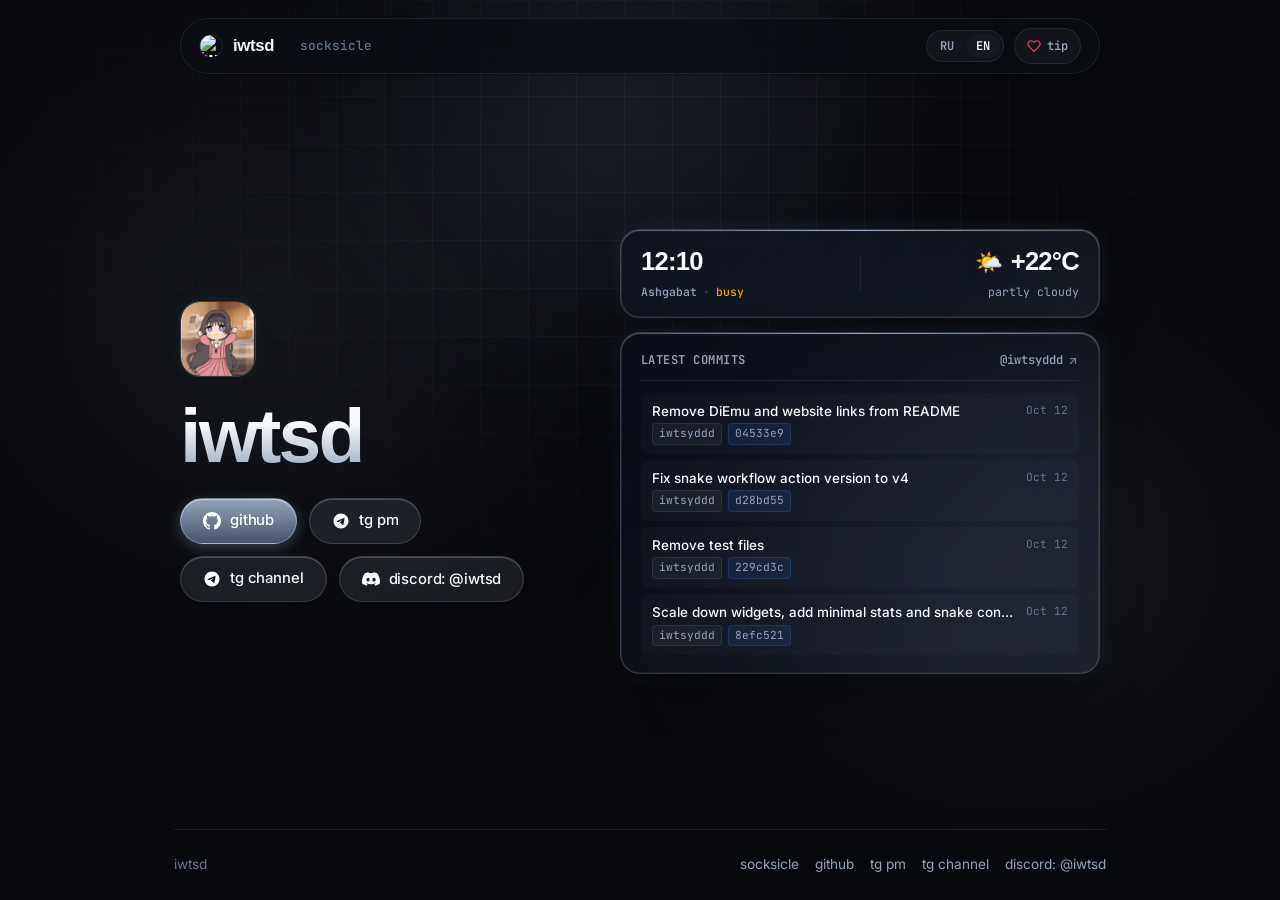
==== commit 36fbc770: "mobile-android-polish" ====
--- a/index.html
+++ b/index.html
@@ -2,10 +2,13 @@
 <html lang="ru" data-theme="dark">
 <head>
   <meta charset="utf-8">
-  <meta name="viewport" content="width=device-width, initial-scale=1">
+  <meta name="viewport" content="width=device-width, initial-scale=1, viewport-fit=cover">
   <title>iwtsd — профиль</title>
   <meta name="description" content="iwtsd">
   <meta name="theme-color" content="#08090d">
+  <meta name="mobile-web-app-capable" content="yes">
+  <meta name="apple-mobile-web-app-capable" content="yes">
+  <meta name="apple-mobile-web-app-status-bar-style" content="black-translucent">
   <link rel="canonical" href="https://iwtsd.online/">
   <meta name="robots" content="index, follow">
   <meta name="author" content="iwtsd">
@@ -86,6 +89,8 @@
       scroll-behavior: smooth;
       -webkit-font-smoothing: antialiased;
       -moz-osx-font-smoothing: grayscale;
+      -webkit-text-size-adjust: 100%;
+      text-size-adjust: 100%;
     }
 
     body {
@@ -93,10 +98,17 @@
       color: var(--text-primary);
       font-family: var(--font-body);
       min-height: 100vh;
+      min-height: 100dvh;
       line-height: 1.6;
       overflow-x: hidden;
       position: relative;
       transition: background-color 0.35s cubic-bezier(0.16, 1, 0.3, 1), color 0.35s ease;
+      -webkit-tap-highlight-color: transparent;
+      touch-action: manipulation;
+    }
+
+    img {
+      max-width: 100%;
     }
 
     /* Ambient Background Light Mesh */
@@ -1262,46 +1274,232 @@
       box-shadow: 0 0 10px rgba(59, 130, 246, 0.3);
     }
 
-    /* Responsive */
+    /* Responsive & Mobile Optimizations (Android / Small Screens) */
     @media (max-width: 768px) {
+      .bg-mesh-glow {
+        width: 440px;
+        height: 300px;
+        top: -80px;
+        filter: blur(60px);
+      }
+      .bg-mesh-grid {
+        background-size: 32px 32px;
+      }
+      .fog-1,
+      .fog-2 {
+        width: 620px;
+        height: 340px;
+      }
+      .fog-cloud {
+        filter: blur(70px);
+        opacity: 0.2;
+      }
       .site-wrapper {
         padding: 0 16px;
+        padding-top: env(safe-area-inset-top, 0px);
+        padding-bottom: calc(env(safe-area-inset-bottom, 0px) + 16px);
       }
       .nav-bar {
-        padding: 8px 14px;
-        margin-top: 12px;
+        position: sticky;
+        top: calc(env(safe-area-inset-top, 0px) + 10px);
+        padding: 8px 8px 8px 12px;
+        margin-top: 10px;
+        gap: 8px;
+      }
+      .nav-left {
+        gap: 10px;
+        min-width: 0;
+        flex: 1 1 auto;
+        overflow: hidden;
+      }
+      .nav-brand {
+        font-size: 0.95rem;
+        gap: 8px;
+        white-space: nowrap;
+      }
+      .nav-avatar {
+        width: 22px;
+        height: 22px;
+      }
+      .nav-link-btn {
+        display: none;
+      }
+      .nav-controls {
+        gap: 6px;
+        flex-shrink: 0;
+      }
+      .donate-btn {
+        height: 36px;
+        padding: 0 12px;
+        font-size: 0.72rem;
+      }
+      .segmented-lang {
+        padding: 2px;
+      }
+      .lang-btn {
+        padding: 6px 10px;
+        min-height: 32px;
+        font-size: 0.7rem;
+      }
+      main {
+        padding: 24px 0 28px;
+        justify-content: flex-start;
       }
       .hero-layout {
         grid-template-columns: 1fr;
-        gap: 28px;
+        gap: 26px;
         text-align: center;
       }
       .hero-left {
         align-items: center;
         text-align: center;
       }
+      .anime-mascot-wrap {
+        width: 68px;
+        height: 68px;
+        margin-bottom: 14px;
+      }
       .hero-headline {
-        margin-bottom: 18px;
+        font-size: clamp(2rem, 11vw, 2.6rem);
+        margin-bottom: 16px;
       }
       .hero-actions {
+        display: grid;
+        grid-template-columns: 1fr 1fr;
+        gap: 10px;
+        width: 100%;
+      }
+      .hero-actions .btn-primary {
+        grid-column: span 2;
+      }
+      .hero-actions .btn {
+        width: 100%;
+        min-height: 48px;
+        padding: 0 14px;
+        font-size: 0.88rem;
+      }
+      .hero-actions .discord-copy-btn {
+        grid-column: span 2;
+      }
+      .hero-right {
         justify-content: center;
         width: 100%;
-      }
-      .btn {
-        width: 100%;
-        justify-content: center;
-      }
-      .hero-right {
-        justify-content: center;
       }
       .weather-widget,
       .glass-widget {
         max-width: 100%;
       }
+      .weather-widget {
+        padding: 14px 16px;
+        gap: 12px;
+      }
+      .weather-top-val .live-clock,
+      .weather-top-val .weather-temp {
+        font-size: 1.4rem;
+      }
+      .weather-emoji {
+        font-size: 1.25rem;
+      }
+      .weather-bottom-label {
+        font-size: 0.68rem;
+      }
+      .weather-desc {
+        max-width: 110px;
+      }
+      .commit-item {
+        padding: 10px 12px;
+        gap: 8px;
+      }
+      .commit-meta {
+        flex-wrap: wrap;
+      }
+      .commit-repo-badge {
+        font-size: 0.64rem;
+      }
+      .commit-msg {
+        font-size: 0.78rem;
+      }
+      .commit-time {
+        font-size: 0.64rem;
+      }
+      .toast-msg {
+        left: 16px;
+        right: 16px;
+        bottom: calc(16px + env(safe-area-inset-bottom, 0px));
+        justify-content: center;
+        text-align: center;
+      }
+      .weather-test-bar {
+        max-width: calc(100vw - 32px);
+        overflow-x: auto;
+        bottom: calc(12px + env(safe-area-inset-bottom, 0px));
+        padding: 6px 10px;
+        gap: 4px;
+        scrollbar-width: none;
+      }
+      .weather-test-bar::-webkit-scrollbar {
+        display: none;
+      }
+      .weather-test-bar .test-label {
+        display: none;
+      }
+      .donate-modal-backdrop {
+        padding: 12px;
+        padding-bottom: calc(12px + env(safe-area-inset-bottom, 0px));
+        align-items: flex-end;
+      }
+      .donate-modal-card {
+        padding: 18px 16px;
+        border-radius: 20px;
+        max-height: 92vh;
+        max-height: 92dvh;
+        overflow-y: auto;
+        overscroll-behavior: contain;
+        -webkit-overflow-scrolling: touch;
+      }
+      .crypto-item {
+        min-height: 56px;
+      }
+      .crypto-addr {
+        max-width: 150px;
+      }
       footer {
         flex-direction: column;
         text-align: center;
+        gap: 12px;
+        padding: 20px 0;
+      }
+      .footer-links {
+        justify-content: center;
+        gap: 12px;
+      }
+    }
+
+    @media (max-width: 380px) {
+      .nav-brand {
+        font-size: 0.9rem;
+      }
+      .donate-btn {
+        height: 34px;
+        padding: 0 10px;
+      }
+      .hero-actions {
+        grid-template-columns: 1fr;
+      }
+      .hero-actions .btn-primary,
+      .hero-actions .discord-copy-btn {
+        grid-column: span 1;
+      }
+      .weather-widget {
         gap: 10px;
+        padding: 12px 14px;
+      }
+      .weather-top-val .live-clock,
+      .weather-top-val .weather-temp {
+        font-size: 1.25rem;
+      }
+      .crypto-addr {
+        max-width: 110px;
       }
     }
   </style>
@@ -2332,7 +2530,8 @@
       const isSnow = type === 'snow';
       const isNight = type === 'clear-night' || type === 'night' || type === 'night-cloudy';
 
-      const count = isRain ? 75 : (isSnow ? 50 : (isNight ? 55 : 0));
+      const isMobile = window.innerWidth <= 768;
+      const count = isRain ? (isMobile ? 38 : 75) : (isSnow ? (isMobile ? 24 : 50) : (isNight ? (isMobile ? 28 : 55) : 0));
 
       for (let i = 0; i < count; i++) {
         if (isRain) {
@@ -2489,6 +2688,17 @@
       } else {
         ctx.clearRect(0, 0, width, height);
       }
+
+      // Android / mobile power efficiency: pause animation loop when backgrounded
+      document.addEventListener('visibilitychange', () => {
+        if (document.hidden) {
+          if (animFrameId) cancelAnimationFrame(animFrameId);
+        } else {
+          if (count > 0 || isNight) {
+            animFrameId = requestAnimationFrame(animate);
+          }
+        }
+      });
     }
 
     // Test Weather Presets for ?weather / ?wheather
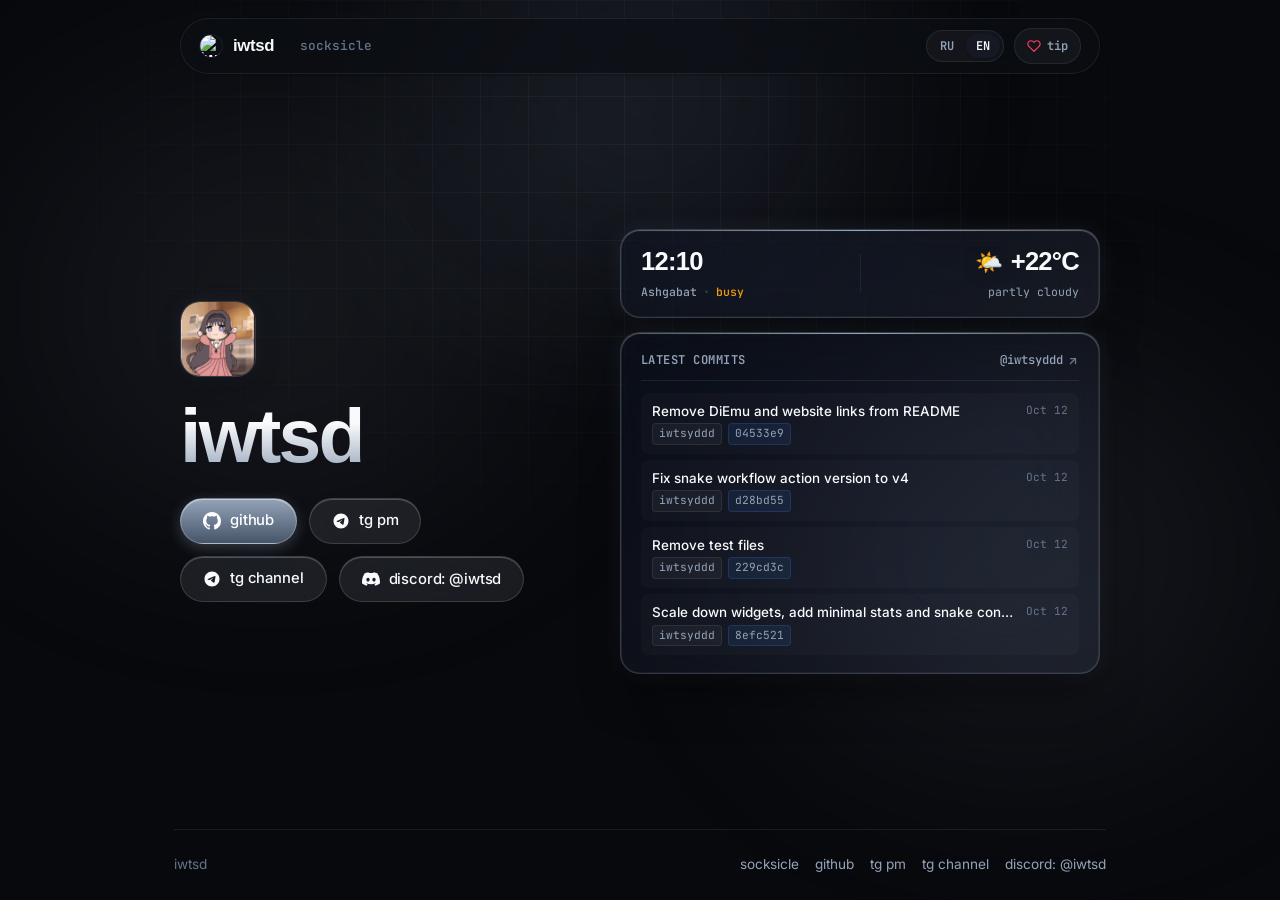
==== commit ceb09436: "mobile-topbar-bulletproof" ====
--- a/index.html
+++ b/index.html
@@ -899,7 +899,7 @@
       position: relative;
       overflow: hidden;
       display: grid;
-      grid-template-columns: 1fr auto 1fr;
+      grid-template-columns: minmax(0, 1fr) auto minmax(0, 1fr);
       align-items: center;
       gap: 16px;
       transition: all 0.3s cubic-bezier(0.16, 1, 0.3, 1);
@@ -945,6 +945,7 @@
       justify-content: center;
       text-align: right;
       min-width: 0;
+      overflow: hidden;
     }
 
     .weather-top-val {
@@ -1305,6 +1306,10 @@
         padding: 8px 8px 8px 12px;
         margin-top: 10px;
         gap: 8px;
+        row-gap: 8px;
+        flex-wrap: wrap;
+        border-radius: 22px;
+        max-width: 100%;
       }
       .nav-left {
         gap: 10px;
@@ -1316,6 +1321,7 @@
         font-size: 0.95rem;
         gap: 8px;
         white-space: nowrap;
+        min-width: 0;
       }
       .nav-avatar {
         width: 22px;
@@ -1327,6 +1333,9 @@
       .nav-controls {
         gap: 6px;
         flex-shrink: 0;
+        flex-wrap: wrap;
+        justify-content: flex-end;
+        min-width: 0;
       }
       .donate-btn {
         height: 36px;
@@ -1374,9 +1383,19 @@
       }
       .hero-actions .btn {
         width: 100%;
+        min-width: 0;
         min-height: 48px;
         padding: 0 14px;
         font-size: 0.88rem;
+        overflow: hidden;
+      }
+      .hero-actions .btn svg {
+        flex-shrink: 0;
+      }
+      .hero-actions .btn span {
+        min-width: 0;
+        overflow: hidden;
+        text-overflow: ellipsis;
       }
       .hero-actions .discord-copy-btn {
         grid-column: span 2;
@@ -1476,12 +1495,34 @@
     }
 
     @media (max-width: 380px) {
+      .nav-bar {
+        padding: 6px 6px 6px 10px;
+        gap: 6px;
+        border-radius: 20px;
+      }
       .nav-brand {
-        font-size: 0.9rem;
+        font-size: 0.88rem;
+        gap: 6px;
+      }
+      .nav-avatar {
+        width: 20px;
+        height: 20px;
+      }
+      .segmented-lang {
+        padding: 2px;
+      }
+      .lang-btn {
+        padding: 5px 8px;
+        min-height: 30px;
+        font-size: 0.66rem;
       }
       .donate-btn {
         height: 34px;
         padding: 0 10px;
+        gap: 0;
+      }
+      .donate-btn span {
+        display: none;
       }
       .hero-actions {
         grid-template-columns: 1fr;
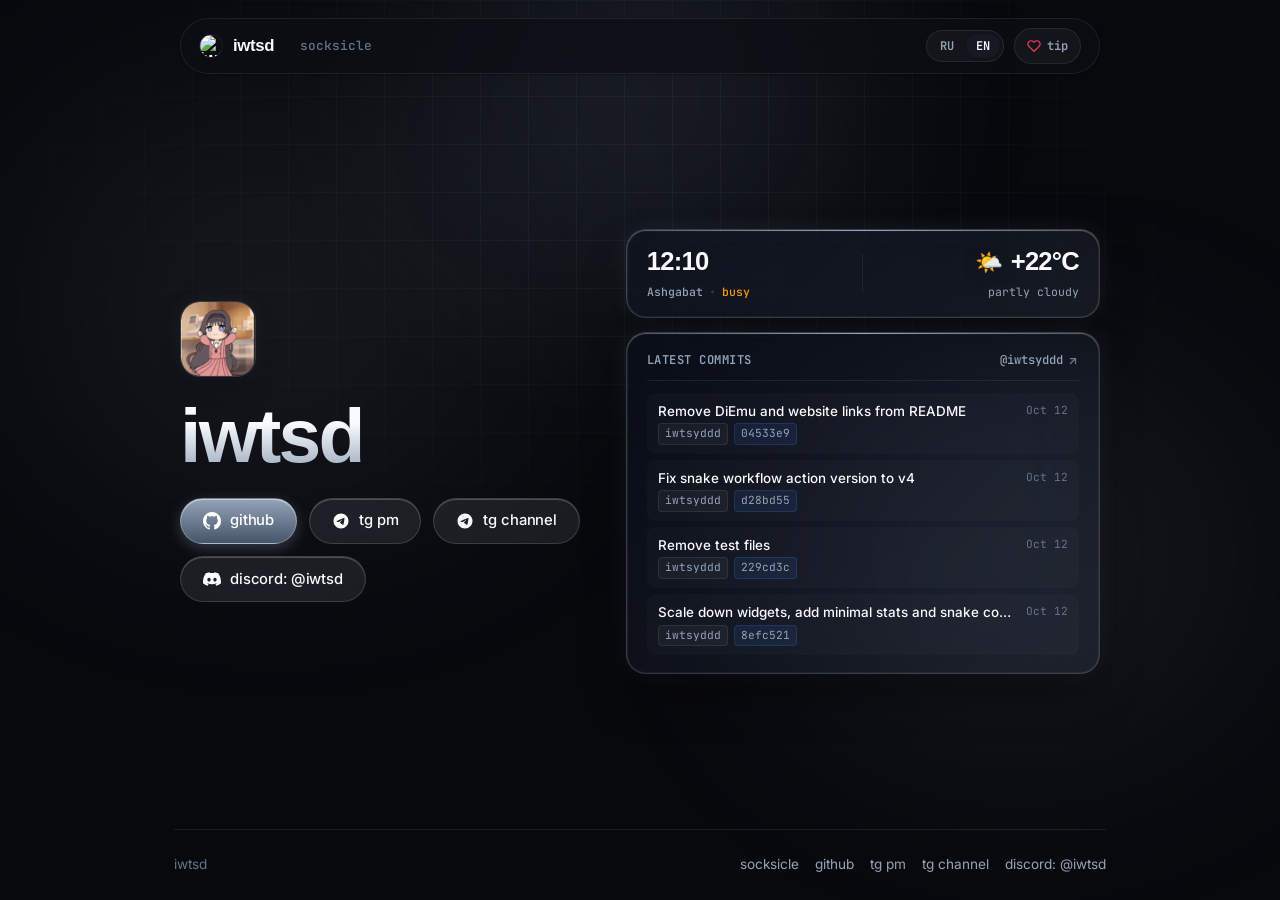
==== commit 0026c03e: "mobile-no-overflow-minwidth" ====
--- a/index.html
+++ b/index.html
@@ -725,7 +725,7 @@
 
     .hero-layout {
       display: grid;
-      grid-template-columns: 1fr 1.18fr;
+      grid-template-columns: minmax(0, 1fr) minmax(0, 1.18fr);
       align-items: center;
       gap: 44px;
       width: 100%;
@@ -739,6 +739,7 @@
       flex-direction: column;
       align-items: flex-start;
       text-align: left;
+      min-width: 0;
     }
 
     .anime-mascot-wrap {
@@ -877,6 +878,7 @@
       gap: 14px;
       justify-content: flex-end;
       width: 100%;
+      min-width: 0;
     }
 
     /* ============================================================
@@ -885,6 +887,7 @@
     .weather-widget {
       width: 100%;
       max-width: 480px;
+      min-width: 0;
       background: linear-gradient(135deg, rgba(14, 18, 30, 0.42), var(--accent-glow-subtle));
       backdrop-filter: blur(36px) saturate(210%) brightness(108%);
       -webkit-backdrop-filter: blur(36px) saturate(210%) brightness(108%);
@@ -1027,6 +1030,7 @@
     .glass-widget {
       width: 100%;
       max-width: 480px;
+      min-width: 0;
       background: linear-gradient(135deg, rgba(14, 18, 30, 0.42), var(--accent-glow-subtle));
       backdrop-filter: blur(36px) saturate(210%) brightness(108%);
       -webkit-backdrop-filter: blur(36px) saturate(210%) brightness(108%);
@@ -1355,7 +1359,7 @@
         justify-content: flex-start;
       }
       .hero-layout {
-        grid-template-columns: 1fr;
+        grid-template-columns: minmax(0, 1fr);
         gap: 26px;
         text-align: center;
       }
@@ -1374,7 +1378,7 @@
       }
       .hero-actions {
         display: grid;
-        grid-template-columns: 1fr 1fr;
+        grid-template-columns: minmax(0, 1fr) minmax(0, 1fr);
         gap: 10px;
         width: 100%;
       }
